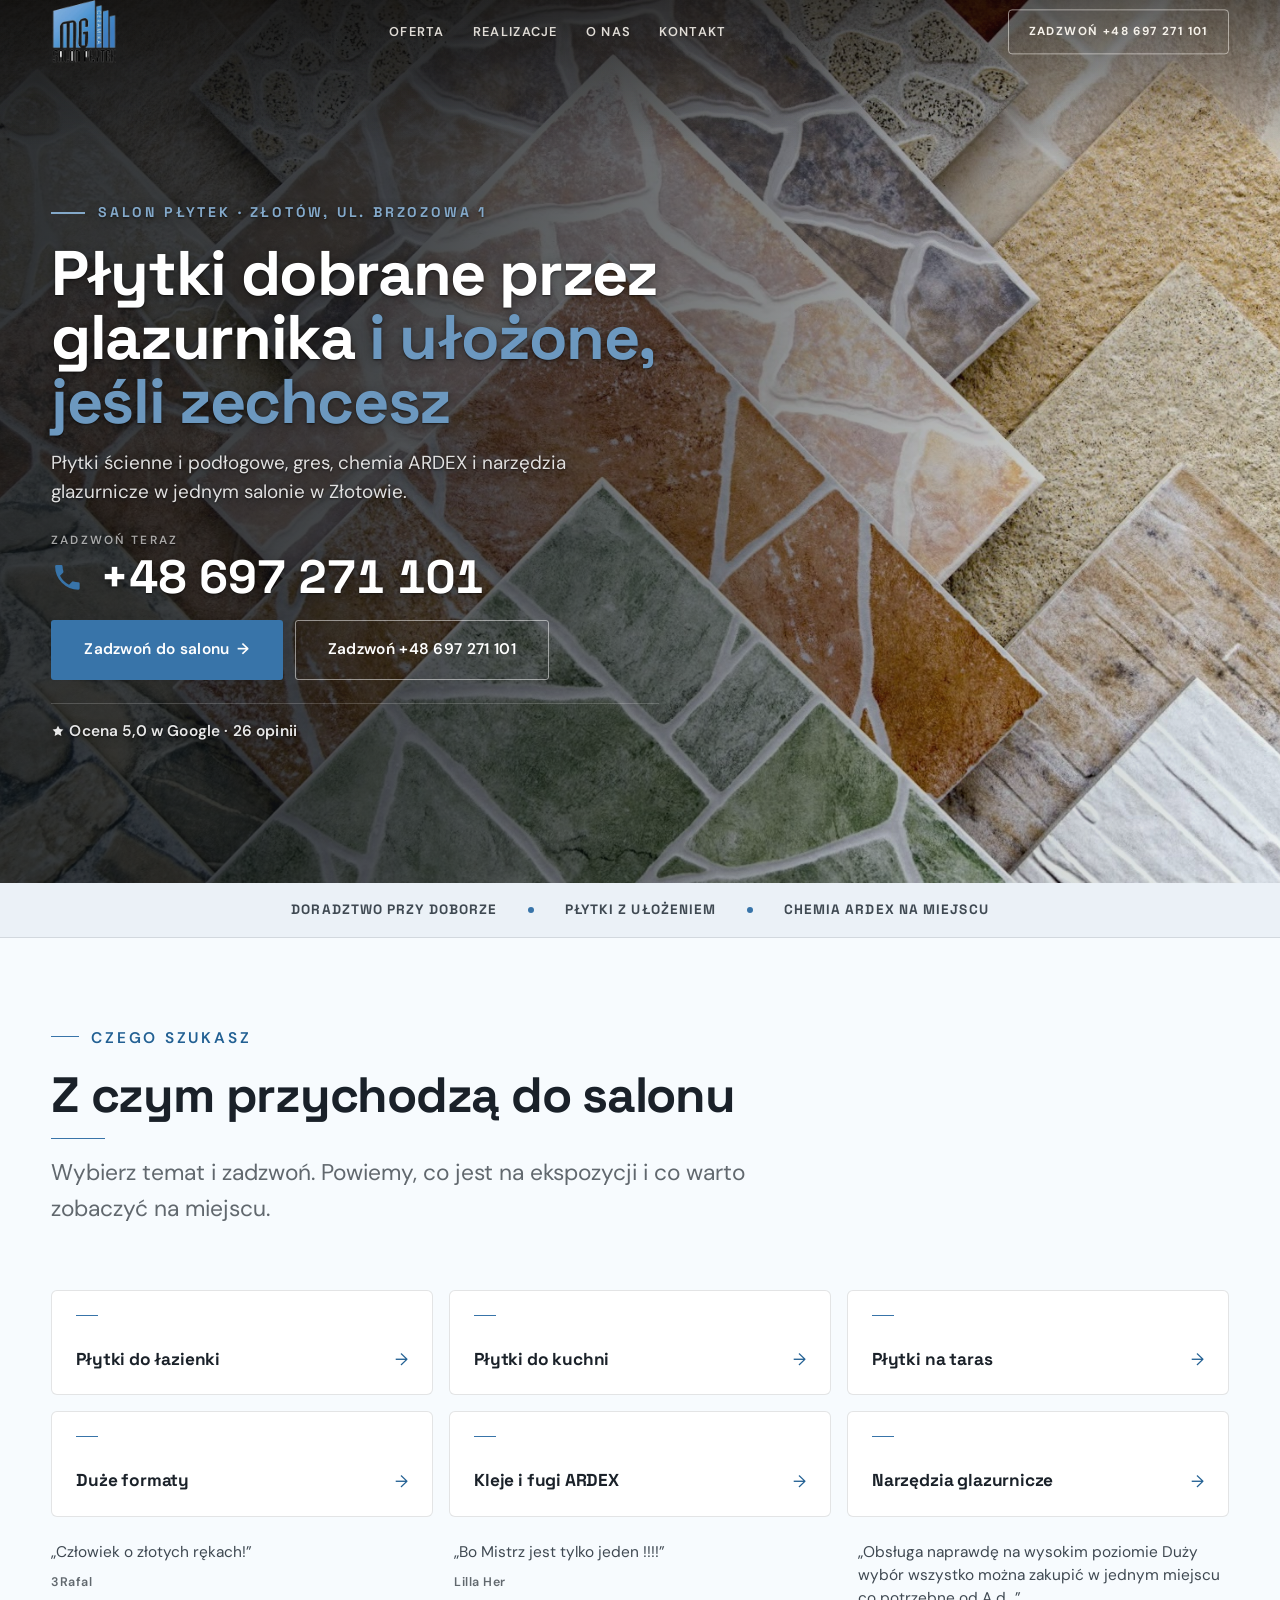
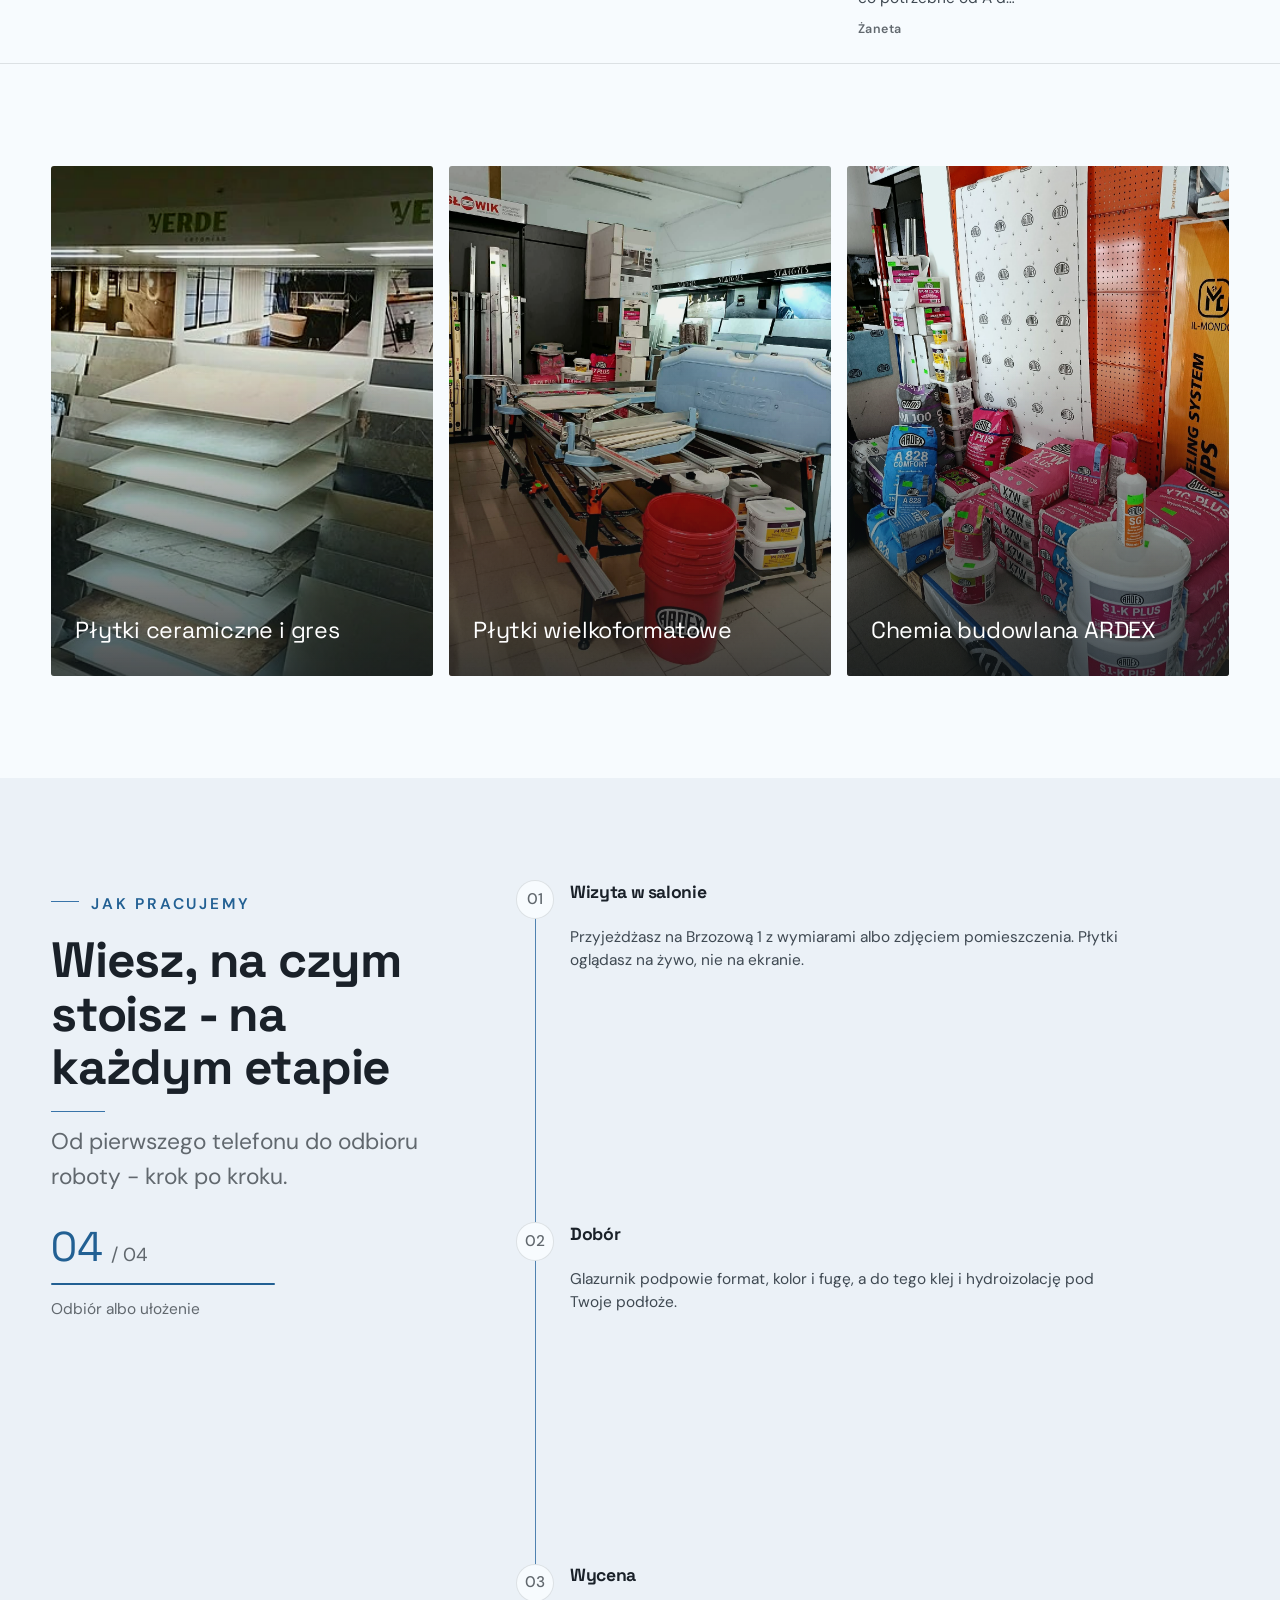
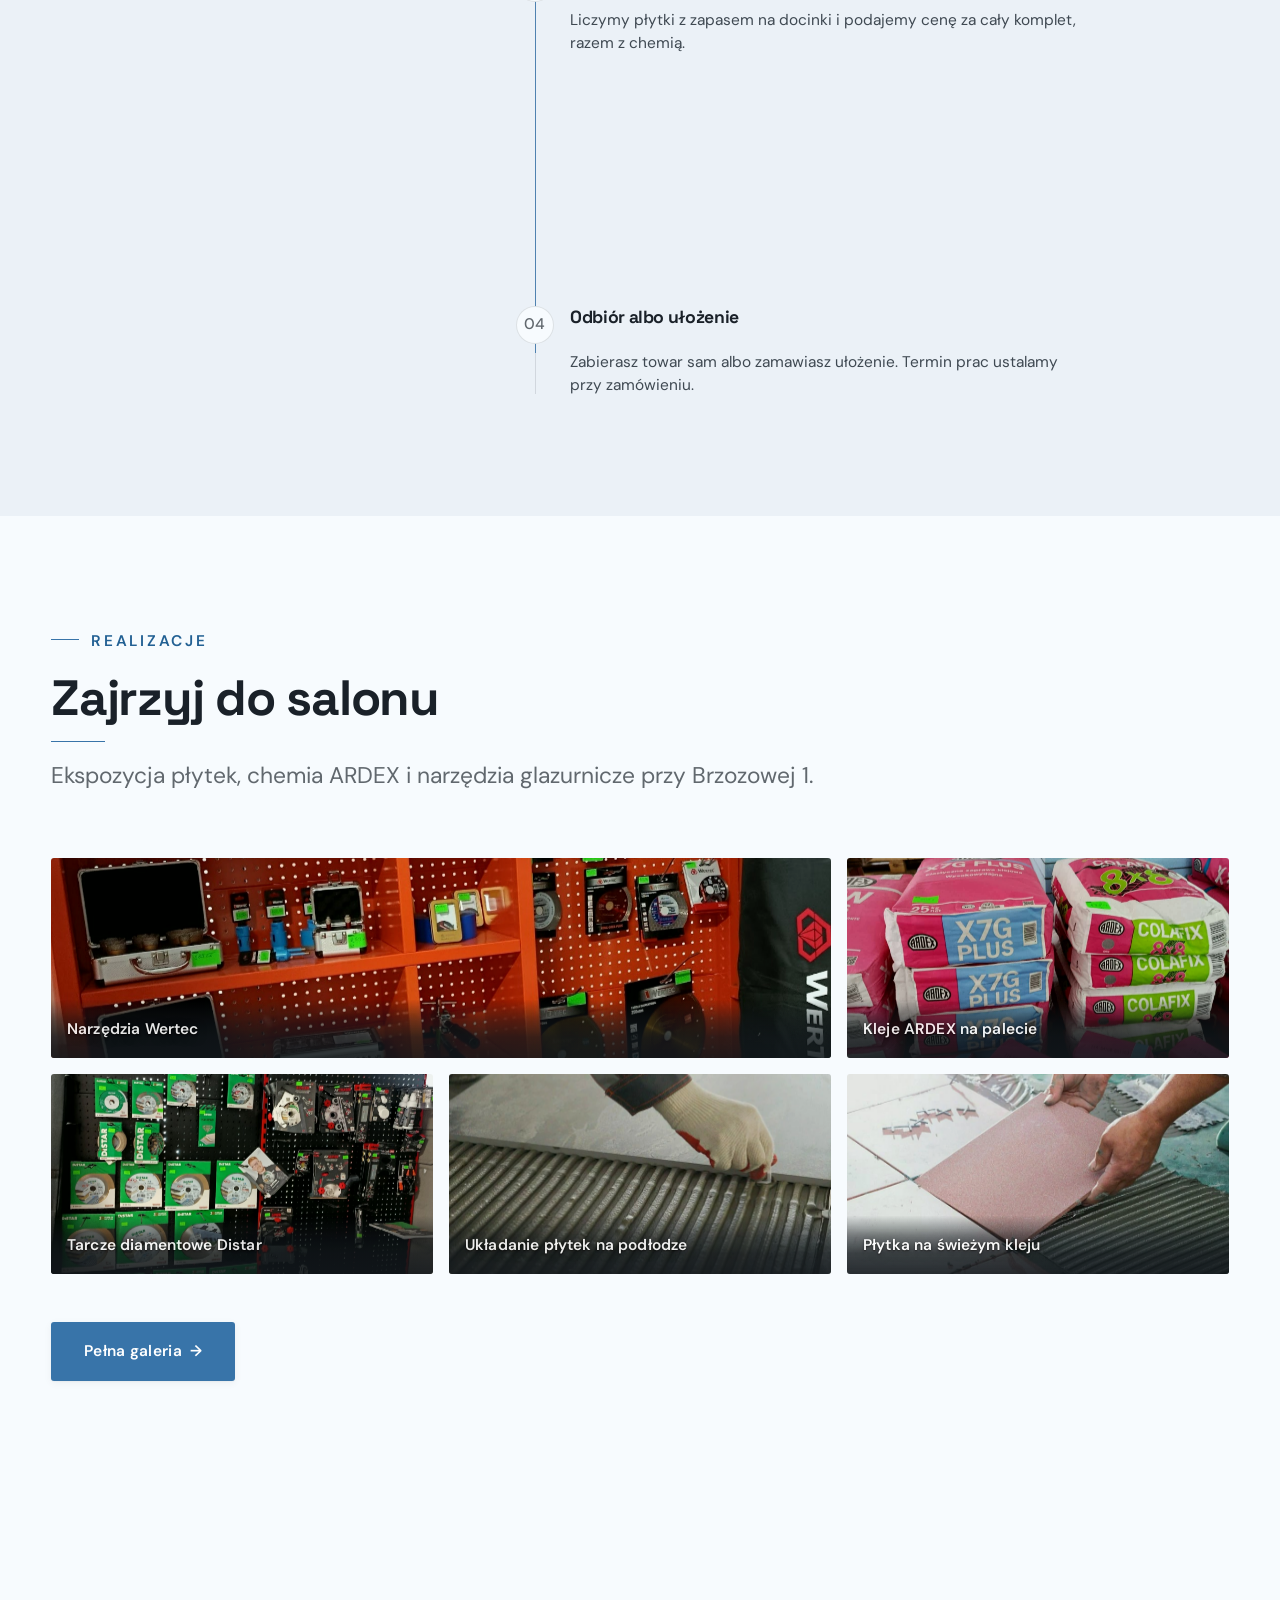
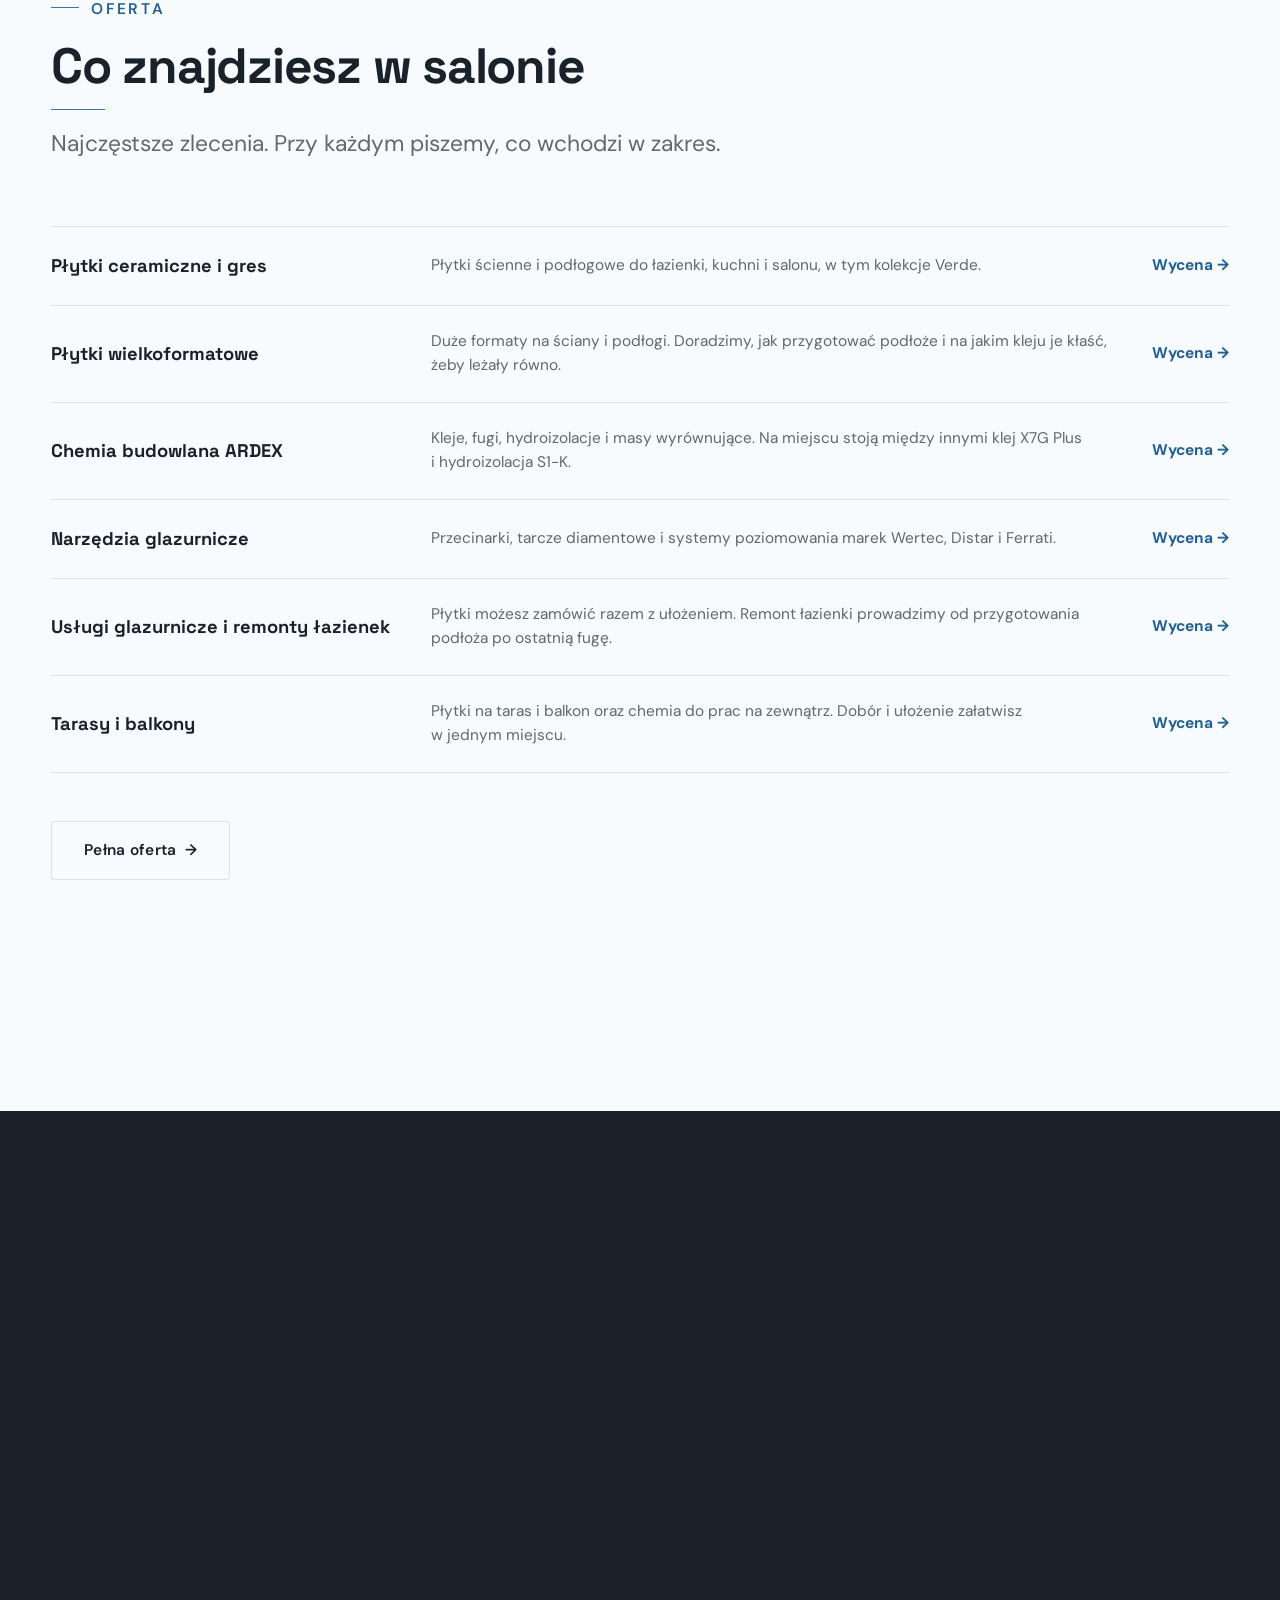
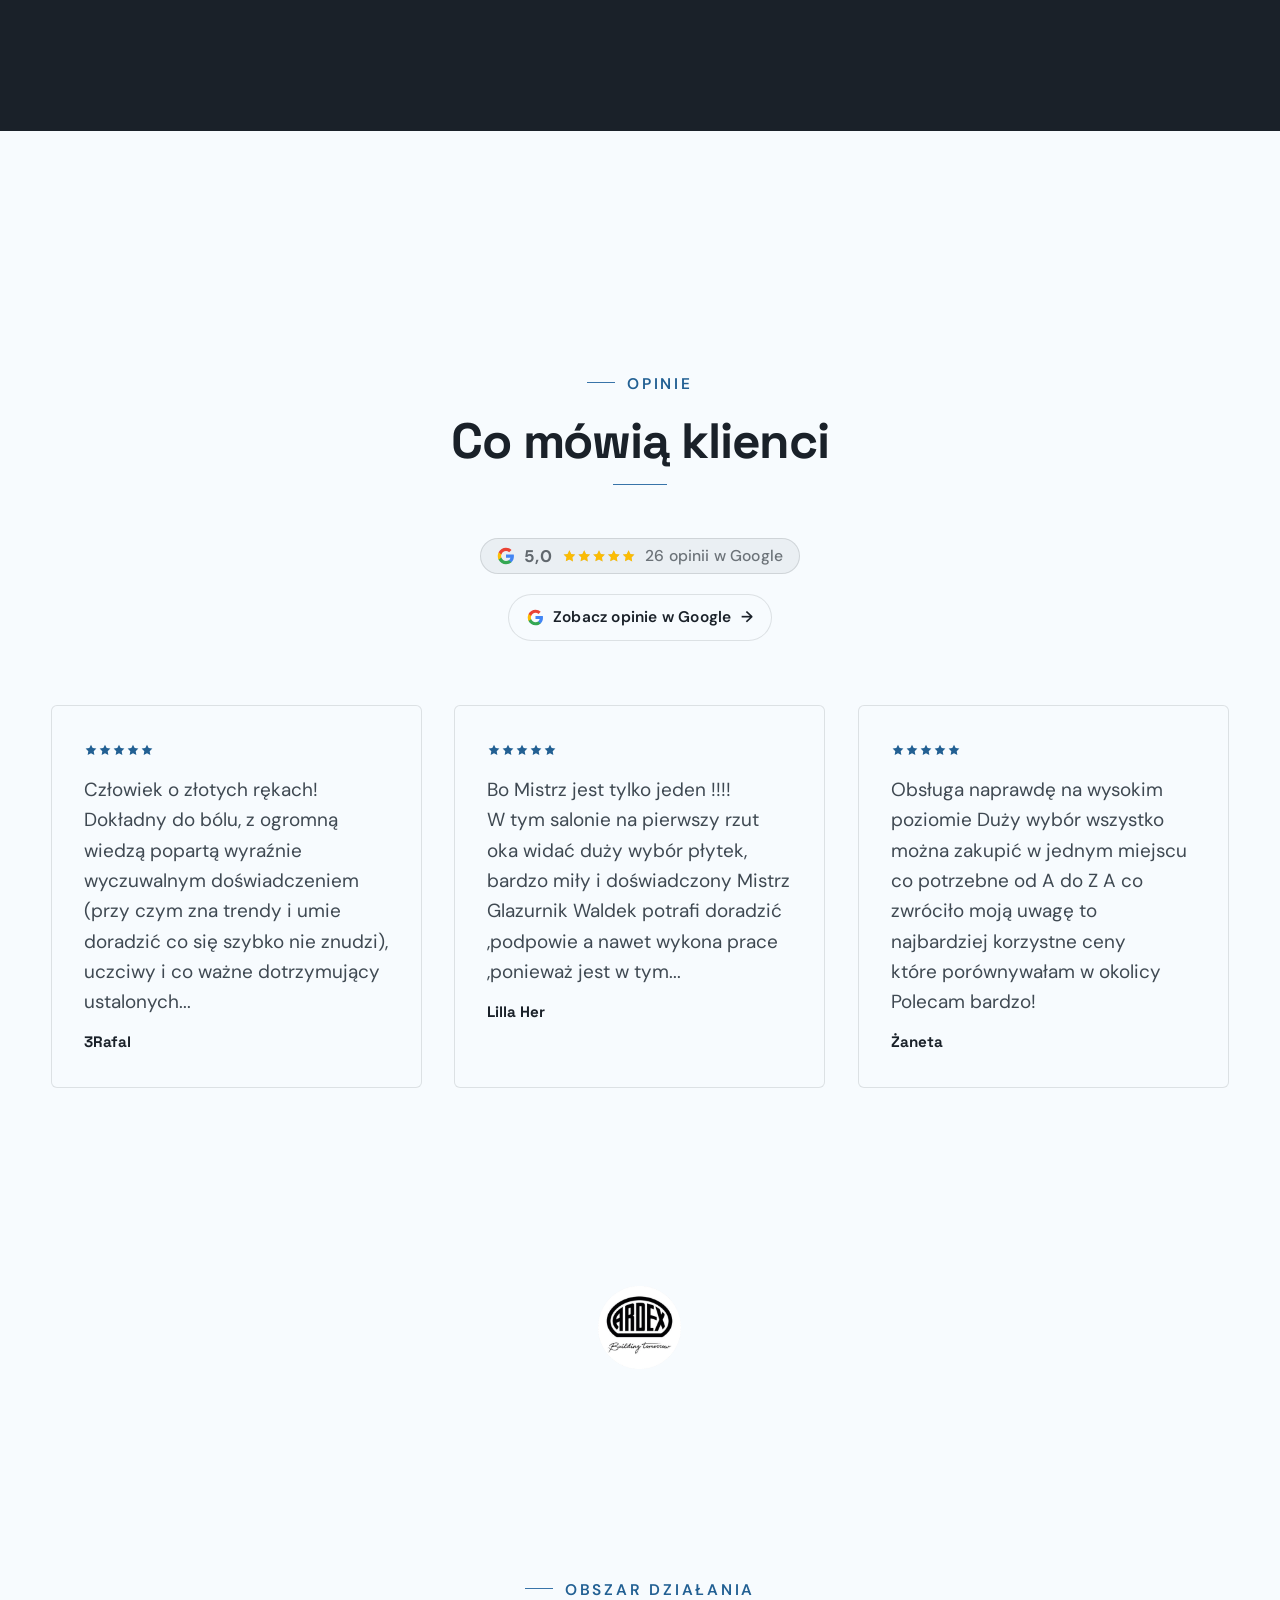
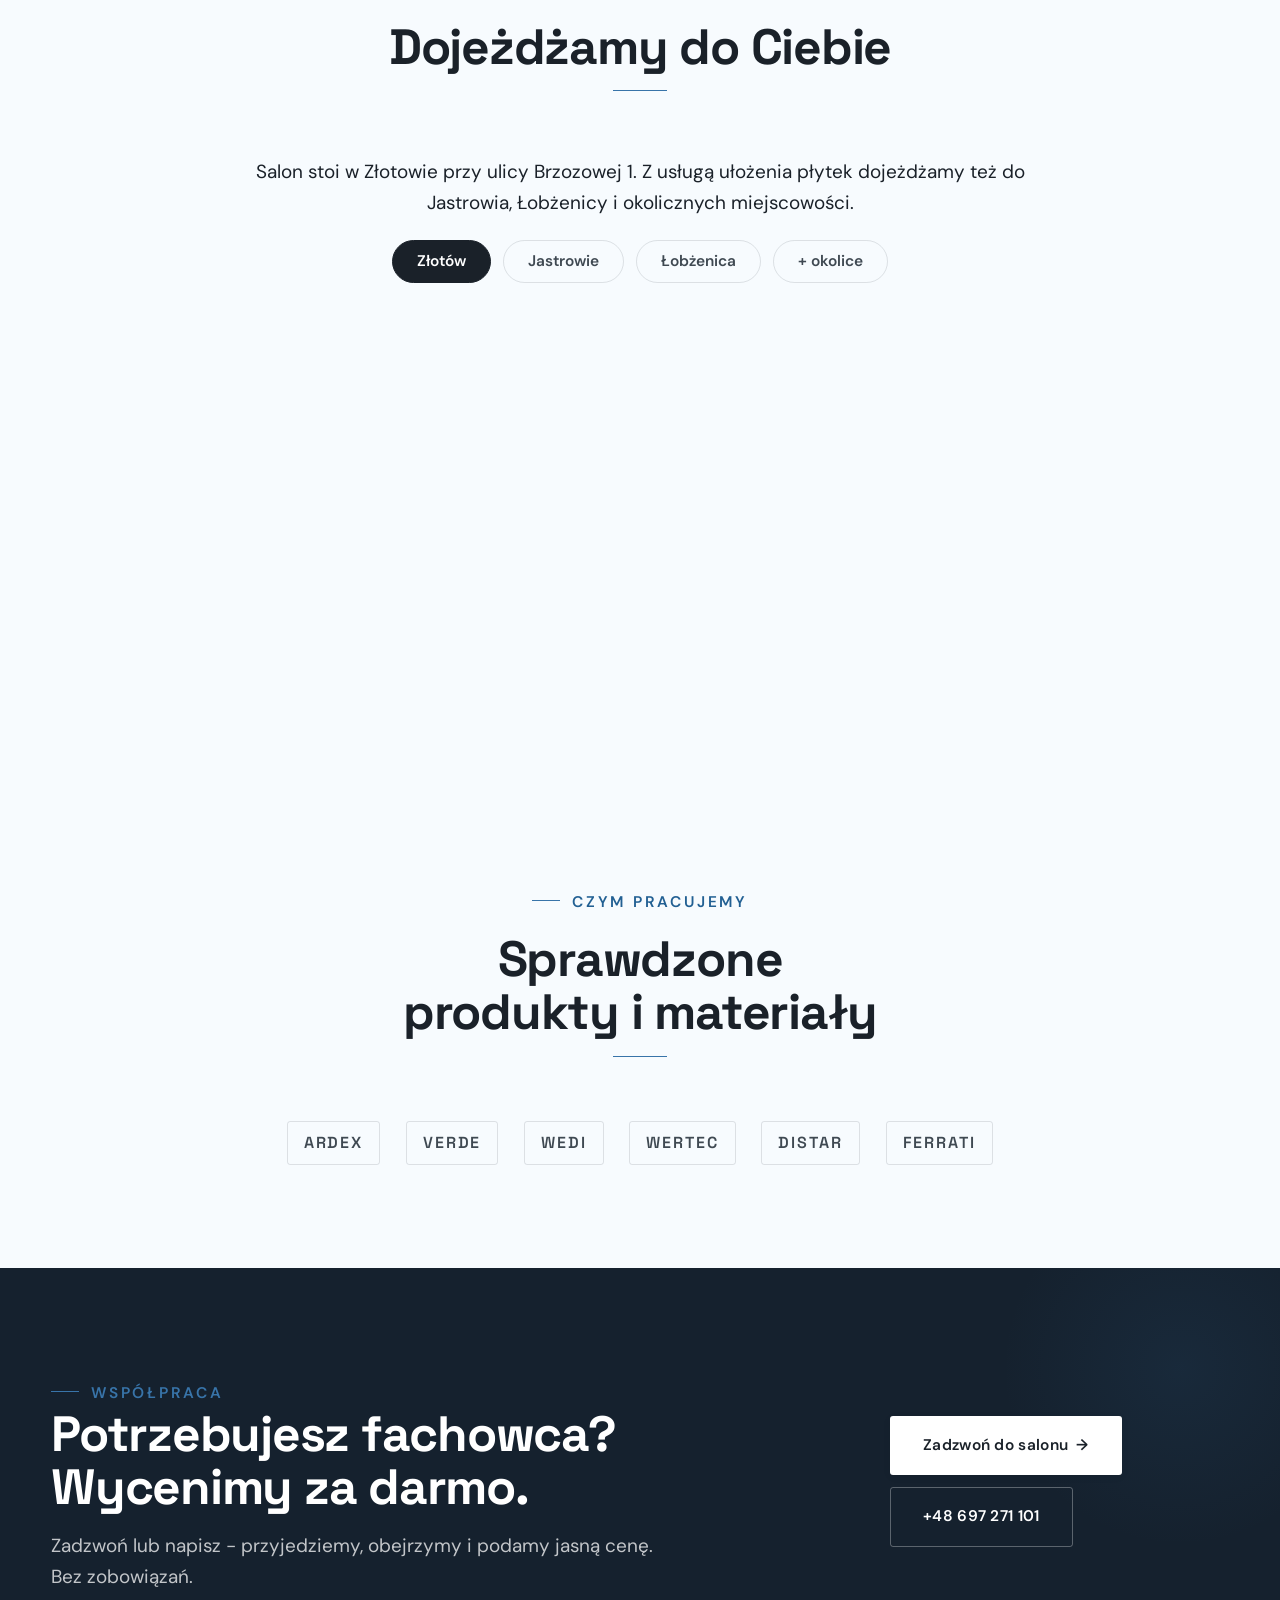
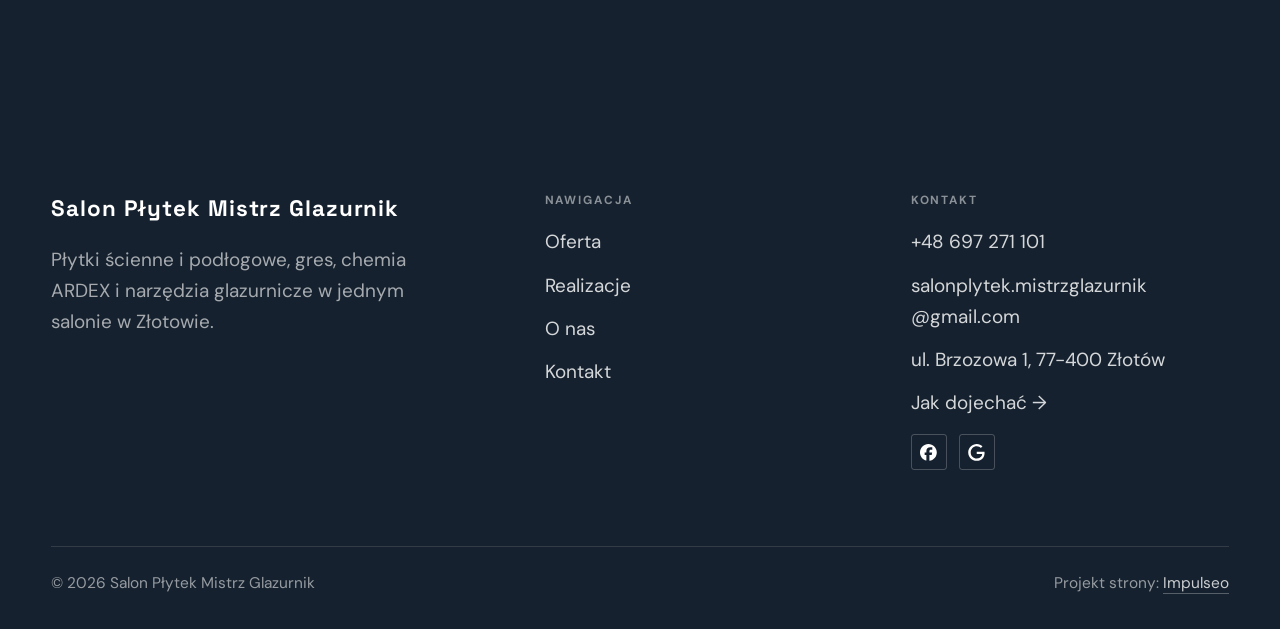
==== index.html @ 9944fc7b "Strona demo: salon-plytek-mistrz-glazurnik" ====
<!DOCTYPE html>
<html lang="pl">
<head>
<meta charset="UTF-8">
<meta name="viewport" content="width=device-width, initial-scale=1.0">
<title>Salon Płytek Mistrz Glazurnik - salon płytek i usługi glazurnicze · Złotów</title>
<meta name="description" content="Salon Płytek Mistrz Glazurnik - salon płytek ceramicznych w Złotowie, ul. Brzozowa 1. Płytki ścienne i podłogowe, gres, duże formaty, chemia budowlana ARDEX i narzędzia glazurnicze. Doradztwo glazurnika z 27-letnim stażem i płytki z ułożeniem na zamówienie.">
<link rel="canonical" href="https://kris20032.github.io/salon-plytek-mistrz-glazurnik/">
<meta name="robots" content="noindex, nofollow">
<meta property="og:type" content="website">
<meta property="og:locale" content="pl_PL">
<meta property="og:site_name" content="Salon Płytek Mistrz Glazurnik">
<meta property="og:title" content="Salon Płytek Mistrz Glazurnik - salon płytek i usługi glazurnicze · Złotów">
<meta property="og:description" content="Salon Płytek Mistrz Glazurnik - salon płytek ceramicznych w Złotowie, ul. Brzozowa 1. Płytki ścienne i podłogowe, gres, duże formaty, chemia budowlana ARDEX i narzędzia glazurnicze. Doradztwo glazurnika z 27-letnim stażem i płytki z ułożeniem na zamówienie.">
<meta property="og:url" content="https://kris20032.github.io/salon-plytek-mistrz-glazurnik/">
<meta property="og:image" content="https://kris20032.github.io/salon-plytek-mistrz-glazurnik/img/og.jpg">
<meta property="og:image:width" content="1200">
<meta property="og:image:height" content="630">
<meta name="twitter:card" content="summary_large_image">
<script type="application/ld+json">{"@context": "https://schema.org", "@type": "LocalBusiness", "name": "Salon Płytek Mistrz Glazurnik", "url": "https://kris20032.github.io/salon-plytek-mistrz-glazurnik/", "telephone": "+48697271101", "image": "https://kris20032.github.io/salon-plytek-mistrz-glazurnik/img/og.jpg", "areaServed": "Złotów", "sameAs": ["https://www.facebook.com/p/Salon-P%C5%82ytek-Mistrz-Glazurnik-61577037667647/", "https://maps.google.com/?cid=15818855128061786419&g_mp=Cidnb29nbGUubWFwcy5wbGFjZXMudjEuUGxhY2VzLlNlYXJjaFRleHQQAhgEIAA"]}</script>
<link rel="preconnect" href="https://fonts.googleapis.com">
<link rel="preconnect" href="https://fonts.gstatic.com" crossorigin>
<link href="https://fonts.googleapis.com/css2?family=Space+Grotesk:wght@500;600;700&family=DM+Sans:opsz,wght@9..40,400;9..40,500;9..40,600&display=swap" rel="stylesheet">
<link rel="stylesheet" href="assets/styles.css?v=3ebef200">
</head>
<body>

<header class="nav">
  <div class="wrap nav-inner">
    <a class="brand brand-has-logo" href="index.html"><img class="brand-logo" src="img/logo.png" alt="Salon Płytek Mistrz Glazurnik" width="638" height="624" decoding="async"></a>
    <nav class="nav-links">
      <a href="oferta.html">Oferta</a>
      <a href="realizacje.html">Realizacje</a>
      <a href="o-nas.html">O nas</a>
      <a href="kontakt.html">Kontakt</a>
      <a href="tel:+48697271101" class="btn btn-accent">Zadzwoń +48 697 271 101</a>
    </nav>
    <button class="nav-toggle" aria-label="Menu"><span></span><span></span><span></span></button>
  </div>
</header>

<main>
<section class="hero-fach">
  <img class="hf-photo" src="img/hero.jpg" fetchpriority="high" alt="Salon Płytek Mistrz Glazurnik" width="1562" height="1022">
  <div class="hf-panel">
    <div class="hf-inner">
      <span class="hf-kicker">Salon płytek · Złotów, ul. Brzozowa 1</span>
      <h1 class="hf-title">Płytki dobrane przez glazurnika <em>i ułożone, jeśli zechcesz</em></h1>
      <p class="hf-lead">Płytki ścienne i podłogowe, gres, chemia ARDEX i narzędzia glazurnicze w jednym salonie w Złotowie.</p>
      <a class="hf-phone" href="tel:+48697271101"><span class="hf-phone-lab">Zadzwoń teraz</span><span class="hf-phone-num"><svg class="ico-tel" width="16" height="16" viewBox="0 0 24 24" fill="none" aria-hidden="true"><path d="M6.6 10.8a15.5 15.5 0 0 0 6.6 6.6l2.2-2.2a1 1 0 0 1 1-.24 11.4 11.4 0 0 0 3.6.58 1 1 0 0 1 1 1V20a1 1 0 0 1-1 1A17 17 0 0 1 3 4a1 1 0 0 1 1-1h3.5a1 1 0 0 1 1 1c0 1.25.2 2.46.58 3.6a1 1 0 0 1-.25 1l-2.23 2.2Z" fill="currentColor"/></svg> +48 697 271 101</span></a>
      <div class="hf-actions">
        <a href="kontakt.html" class="btn btn-accent">Zadzwoń do salonu <span class="arr">→</span></a>
        <a href="tel:+48697271101" class="btn btn-ghost hf-ghost">Zadzwoń +48 697 271 101</a>
      </div>
      <div class="hf-trust"><svg class="ico-star" width="14" height="14" viewBox="0 0 24 24" style="vertical-align:-2px" aria-hidden="true"><path d="M12 2.8l2.85 5.8 6.4.93-4.63 4.5 1.1 6.37L12 17.4l-5.72 3 1.1-6.37-4.63-4.5 6.4-.93L12 2.8Z" fill="currentColor"/></svg> Ocena 5,0 w Google · 26 opinii</div>
    </div>
  </div>
</section>
<section class="fach-promise">
  <div class="wrap">
    <ul class="fp-row reveal"><li>Doradztwo przy doborze</li><li>Płytki z ułożeniem</li><li>Chemia ARDEX na miejscu</li></ul>
  </div>
</section>
<section class="objawy">
  <div class="wrap">
    <div class="head reveal">
      <span class="eyebrow">Czego szukasz</span>
      <h2>Z czym przychodzą do salonu</h2>
      <p>Wybierz temat i zadzwoń. Powiemy, co jest na ekspozycji i co warto zobaczyć na miejscu.</p>
    </div>
    <div class="obj-grid">
      <a class="obj-tile reveal" href="kontakt.html"><span class="ot-row"><span class="ot-name">Płytki do łazienki</span><span class="ot-arr" aria-hidden="true">→</span></span></a>
      <a class="obj-tile reveal" href="kontakt.html"><span class="ot-row"><span class="ot-name">Płytki do kuchni</span><span class="ot-arr" aria-hidden="true">→</span></span></a>
      <a class="obj-tile reveal" href="kontakt.html"><span class="ot-row"><span class="ot-name">Płytki na taras</span><span class="ot-arr" aria-hidden="true">→</span></span></a>
      <a class="obj-tile reveal" href="kontakt.html"><span class="ot-row"><span class="ot-name">Duże formaty</span><span class="ot-arr" aria-hidden="true">→</span></span></a>
      <a class="obj-tile reveal" href="kontakt.html"><span class="ot-row"><span class="ot-name">Kleje i fugi ARDEX</span><span class="ot-arr" aria-hidden="true">→</span></span></a>
      <a class="obj-tile reveal" href="kontakt.html"><span class="ot-row"><span class="ot-name">Narzędzia glazurnicze</span><span class="ot-arr" aria-hidden="true">→</span></span></a>
    </div>
  </div>
</section>
<section class="opinie-mini" aria-label="Opinie klientów">
  <div class="wrap">
    <div class="om-row">
      <div class="om-item reveal"><blockquote>„Człowiek o złotych rękach!”</blockquote><span class="om-autor">3Rafal</span></div>
      <div class="om-item reveal"><blockquote>„Bo Mistrz jest tylko jeden !!!!”</blockquote><span class="om-autor">Lilla Her</span></div>
      <div class="om-item reveal"><blockquote>„Obsługa naprawdę na wysokim poziomie Duży wybór wszystko można zakupić w jednym miejscu co potrzebne od A d…”</blockquote><span class="om-autor">Żaneta</span></div>
    </div>
  </div>
</section>
<section class="gateways-band">
  <div class="wrap">
    <div class="gateways">
      <a href="oferta.html" class="gateway reveal"><img src="img/g1.jpg" alt="Płytki ceramiczne i gres" loading="lazy" width="960" height="500" decoding="async"><span class="g-ttl">Płytki ceramiczne i gres</span></a>
      <a href="oferta.html" class="gateway reveal"><img src="img/g2.jpg" alt="Płytki wielkoformatowe" loading="lazy" width="1536" height="2048" decoding="async"><span class="g-ttl">Płytki wielkoformatowe</span></a>
      <a href="oferta.html" class="gateway reveal"><img src="img/g3.jpg" alt="Chemia budowlana ARDEX" loading="lazy" width="1600" height="2133" decoding="async"><span class="g-ttl">Chemia budowlana ARDEX</span></a>
    </div>
  </div>
</section>
<section class="proces proces-os fachowcy">
  <div class="wrap proc-grid">
    <div class="proc-side">
      <div class="head reveal">
        <span class="eyebrow">Jak pracujemy</span>
        <h2>Wiesz, na czym stoisz - na każdym etapie</h2>
        <p>Od pierwszego telefonu do odbioru roboty - krok po kroku.</p>
      </div>
      <div class="proc-count" aria-hidden="true"><span class="pc-cur">01</span><span class="pc-all">/ 04</span></div>
      <div class="proc-bar" aria-hidden="true"><i></i></div>
      <p class="proc-now" aria-hidden="true">Wizyta w salonie</p>
    </div>
    <ol class="proces-line">
      <li class="reveal"><span class="pno">01</span><h3>Wizyta w salonie</h3><p>Przyjeżdżasz na Brzozową 1 z wymiarami albo zdjęciem pomieszczenia. Płytki oglądasz na żywo, nie na ekranie.</p></li>
      <li class="reveal"><span class="pno">02</span><h3>Dobór</h3><p>Glazurnik podpowie format, kolor i fugę, a do tego klej i hydroizolację pod Twoje podłoże.</p></li>
      <li class="reveal"><span class="pno">03</span><h3>Wycena</h3><p>Liczymy płytki z zapasem na docinki i podajemy cenę za cały komplet, razem z chemią.</p></li>
      <li class="reveal"><span class="pno">04</span><h3>Odbiór albo ułożenie</h3><p>Zabierasz towar sam albo zamawiasz ułożenie. Termin prac ustalamy przy zamówieniu.</p></li>
    </ol>
  </div>
</section>
<section>
  <div class="wrap">
    <div class="head reveal">
      <span class="eyebrow">Realizacje</span>
      <h2>Zajrzyj do salonu</h2>
      <p>Ekspozycja płytek, chemia ARDEX i narzędzia glazurnicze przy Brzozowej 1.</p>
    </div>
    <div class="gallery">
      <div class="tile t-two3 reveal"><img src="img/g4.jpg" alt="Narzędzia Wertec" loading="lazy" width="1456" height="2010" decoding="async"><div class="cap">Narzędzia Wertec</div></div>
      <div class="tile t-third reveal"><img src="img/g5.jpg" alt="Kleje ARDEX na palecie" loading="lazy" width="1500" height="2000" decoding="async"><div class="cap">Kleje ARDEX na palecie</div></div>
      <div class="tile t-third reveal"><img src="img/g6.jpg" alt="Tarcze diamentowe Distar" loading="lazy" width="1456" height="2010" decoding="async"><div class="cap">Tarcze diamentowe Distar</div></div>
      <div class="tile t-third reveal"><img src="img/g7.jpg" alt="Układanie płytek na podłodze" loading="lazy" width="768" height="1038" decoding="async"><div class="cap">Układanie płytek na podłodze</div></div>
      <div class="tile t-third reveal"><img src="img/g8.jpg" alt="Płytka na świeżym kleju" loading="lazy" width="960" height="500" decoding="async"><div class="cap">Płytka na świeżym kleju</div></div>
    </div>
    <div style="margin-top:var(--space-7)" class="reveal"><a href="realizacje.html" class="btn btn-accent">Pełna galeria <span class="arr">→</span></a></div>
  </div>
</section>
<section class="fach-uslugi">
  <div class="wrap">
    <div class="head reveal">
      <span class="eyebrow">Oferta</span>
      <h2>Co znajdziesz w salonie</h2>
      <p>Najczęstsze zlecenia. Przy każdym piszemy, co wchodzi w zakres.</p>
    </div>
    <ul class="fu-list">
      <li class="fu-row reveal"><div class="fu-name">Płytki ceramiczne i gres</div><div class="fu-desc">Płytki ścienne i podłogowe do łazienki, kuchni i salonu, w tym kolekcje Verde.</div><a class="fu-cta" href="kontakt.html">Wycena <span class="arr">→</span></a></li>
      <li class="fu-row reveal"><div class="fu-name">Płytki wielkoformatowe</div><div class="fu-desc">Duże formaty na ściany i podłogi. Doradzimy, jak przygotować podłoże i na jakim kleju je kłaść, żeby leżały równo.</div><a class="fu-cta" href="kontakt.html">Wycena <span class="arr">→</span></a></li>
      <li class="fu-row reveal"><div class="fu-name">Chemia budowlana ARDEX</div><div class="fu-desc">Kleje, fugi, hydroizolacje i masy wyrównujące. Na miejscu stoją między innymi klej X7G Plus i hydroizolacja S1-K.</div><a class="fu-cta" href="kontakt.html">Wycena <span class="arr">→</span></a></li>
      <li class="fu-row reveal"><div class="fu-name">Narzędzia glazurnicze</div><div class="fu-desc">Przecinarki, tarcze diamentowe i systemy poziomowania marek Wertec, Distar i Ferrati.</div><a class="fu-cta" href="kontakt.html">Wycena <span class="arr">→</span></a></li>
      <li class="fu-row reveal"><div class="fu-name">Usługi glazurnicze i remonty łazienek</div><div class="fu-desc">Płytki możesz zamówić razem z ułożeniem. Remont łazienki prowadzimy od przygotowania podłoża po ostatnią fugę.</div><a class="fu-cta" href="kontakt.html">Wycena <span class="arr">→</span></a></li>
      <li class="fu-row reveal"><div class="fu-name">Tarasy i balkony</div><div class="fu-desc">Płytki na taras i balkon oraz chemia do prac na zewnątrz. Dobór i ułożenie załatwisz w jednym miejscu.</div><a class="fu-cta" href="kontakt.html">Wycena <span class="arr">→</span></a></li>
    </ul>
    <div style="margin-top:var(--space-7)" class="reveal"><a href="oferta.html" class="btn btn-ghost">Pełna oferta <span class="arr">→</span></a></div>
  </div>
</section>
<section class="stopklatka" aria-hidden="true">
  <div class="stk-bg" style="background-image:url(img/g9.jpg)"></div>
</section>
<section class="opinie">
  <div class="wrap">
    <div class="head center reveal">
      <span class="eyebrow">Opinie</span>
      <h2>Co mówią klienci</h2>
    </div>
    <p class="op-meta reveal"><span class="g-badge"><svg class="gb-ico" viewBox="0 0 24 24" width="18" height="18" aria-hidden="true"><path fill="#4285F4" d="M22.56 12.25c0-.78-.07-1.53-.2-2.25H12v4.26h5.92c-.26 1.37-1.04 2.53-2.21 3.31v2.77h3.57c2.08-1.92 3.28-4.74 3.28-8.09z"/><path fill="#34A853" d="M12 23c2.97 0 5.46-.98 7.28-2.66l-3.57-2.77c-.98.66-2.23 1.06-3.71 1.06-2.86 0-5.29-1.93-6.16-4.53H2.18v2.84C3.99 20.53 7.7 23 12 23z"/><path fill="#FBBC05" d="M5.84 14.09c-.22-.66-.35-1.36-.35-2.09s.13-1.43.35-2.09V7.07H2.18C1.43 8.55 1 10.22 1 12s.43 3.45 1.18 4.93l2.85-2.22.81-.62z"/><path fill="#EA4335" d="M12 5.38c1.62 0 3.06.56 4.21 1.64l3.15-3.15C17.45 2.09 14.97 1 12 1 7.7 1 3.99 3.47 2.18 7.07l3.66 2.84c.87-2.6 3.3-4.53 6.16-4.53z"/></svg><b class="gb-ocena">5,0</b><svg class="gb-stars" viewBox="0 0 90 18" width="74" height="14.8" aria-hidden="true"><g fill="currentColor" opacity=".26"><path transform="translate(0,0)" d="M9 1.6l2.2 4.46 4.92.72-3.56 3.47.84 4.9L9 12.74l-4.4 2.31.84-4.9L1.88 6.68l4.92-.72L9 1.6Z"/><path transform="translate(18,0)" d="M9 1.6l2.2 4.46 4.92.72-3.56 3.47.84 4.9L9 12.74l-4.4 2.31.84-4.9L1.88 6.68l4.92-.72L9 1.6Z"/><path transform="translate(36,0)" d="M9 1.6l2.2 4.46 4.92.72-3.56 3.47.84 4.9L9 12.74l-4.4 2.31.84-4.9L1.88 6.68l4.92-.72L9 1.6Z"/><path transform="translate(54,0)" d="M9 1.6l2.2 4.46 4.92.72-3.56 3.47.84 4.9L9 12.74l-4.4 2.31.84-4.9L1.88 6.68l4.92-.72L9 1.6Z"/><path transform="translate(72,0)" d="M9 1.6l2.2 4.46 4.92.72-3.56 3.47.84 4.9L9 12.74l-4.4 2.31.84-4.9L1.88 6.68l4.92-.72L9 1.6Z"/></g><clipPath id="gs1000"><rect x="0" y="0" width="90.0" height="18"/></clipPath><g fill="#FBBC04" clip-path="url(#gs1000)"><path transform="translate(0,0)" d="M9 1.6l2.2 4.46 4.92.72-3.56 3.47.84 4.9L9 12.74l-4.4 2.31.84-4.9L1.88 6.68l4.92-.72L9 1.6Z"/><path transform="translate(18,0)" d="M9 1.6l2.2 4.46 4.92.72-3.56 3.47.84 4.9L9 12.74l-4.4 2.31.84-4.9L1.88 6.68l4.92-.72L9 1.6Z"/><path transform="translate(36,0)" d="M9 1.6l2.2 4.46 4.92.72-3.56 3.47.84 4.9L9 12.74l-4.4 2.31.84-4.9L1.88 6.68l4.92-.72L9 1.6Z"/><path transform="translate(54,0)" d="M9 1.6l2.2 4.46 4.92.72-3.56 3.47.84 4.9L9 12.74l-4.4 2.31.84-4.9L1.88 6.68l4.92-.72L9 1.6Z"/><path transform="translate(72,0)" d="M9 1.6l2.2 4.46 4.92.72-3.56 3.47.84 4.9L9 12.74l-4.4 2.31.84-4.9L1.88 6.68l4.92-.72L9 1.6Z"/></g></svg><span class="gb-txt">26 opinii w Google</span></span></p>
    <p class="op-meta reveal"><a class="op-google" href="https://maps.google.com/?cid=15818855128061786419&amp;g_mp=Cidnb29nbGUubWFwcy5wbGFjZXMudjEuUGxhY2VzLlNlYXJjaFRleHQQAhgEIAA" target="_blank" rel="noopener"><svg class="op-g-ico" viewBox="0 0 24 24" width="17" height="17" aria-hidden="true"><path fill="#4285F4" d="M22.56 12.25c0-.78-.07-1.53-.2-2.25H12v4.26h5.92c-.26 1.37-1.04 2.53-2.21 3.31v2.77h3.57c2.08-1.92 3.28-4.74 3.28-8.09z"/><path fill="#34A853" d="M12 23c2.97 0 5.46-.98 7.28-2.66l-3.57-2.77c-.98.66-2.23 1.06-3.71 1.06-2.86 0-5.29-1.93-6.16-4.53H2.18v2.84C3.99 20.53 7.7 23 12 23z"/><path fill="#FBBC05" d="M5.84 14.09c-.22-.66-.35-1.36-.35-2.09s.13-1.43.35-2.09V7.07H2.18C1.43 8.55 1 10.22 1 12s.43 3.45 1.18 4.93l2.85-2.22.81-.62z"/><path fill="#EA4335" d="M12 5.38c1.62 0 3.06.56 4.21 1.64l3.15-3.15C17.45 2.09 14.97 1 12 1 7.7 1 3.99 3.47 2.18 7.07l3.66 2.84c.87-2.6 3.3-4.53 6.16-4.53z"/></svg><span>Zobacz opinie w Google</span><span class="arr">→</span></a></p>
    <div class="opinie-grid">
      <figure class="op-card reveal"><span class="op-star"><svg class="ico-star" width="14" height="14" viewBox="0 0 24 24" style="vertical-align:-2px" aria-hidden="true"><path d="M12 2.8l2.85 5.8 6.4.93-4.63 4.5 1.1 6.37L12 17.4l-5.72 3 1.1-6.37-4.63-4.5 6.4-.93L12 2.8Z" fill="currentColor"/></svg><svg class="ico-star" width="14" height="14" viewBox="0 0 24 24" style="vertical-align:-2px" aria-hidden="true"><path d="M12 2.8l2.85 5.8 6.4.93-4.63 4.5 1.1 6.37L12 17.4l-5.72 3 1.1-6.37-4.63-4.5 6.4-.93L12 2.8Z" fill="currentColor"/></svg><svg class="ico-star" width="14" height="14" viewBox="0 0 24 24" style="vertical-align:-2px" aria-hidden="true"><path d="M12 2.8l2.85 5.8 6.4.93-4.63 4.5 1.1 6.37L12 17.4l-5.72 3 1.1-6.37-4.63-4.5 6.4-.93L12 2.8Z" fill="currentColor"/></svg><svg class="ico-star" width="14" height="14" viewBox="0 0 24 24" style="vertical-align:-2px" aria-hidden="true"><path d="M12 2.8l2.85 5.8 6.4.93-4.63 4.5 1.1 6.37L12 17.4l-5.72 3 1.1-6.37-4.63-4.5 6.4-.93L12 2.8Z" fill="currentColor"/></svg><svg class="ico-star" width="14" height="14" viewBox="0 0 24 24" style="vertical-align:-2px" aria-hidden="true"><path d="M12 2.8l2.85 5.8 6.4.93-4.63 4.5 1.1 6.37L12 17.4l-5.72 3 1.1-6.37-4.63-4.5 6.4-.93L12 2.8Z" fill="currentColor"/></svg></span><blockquote>Człowiek o złotych rękach! Dokładny do bólu, z ogromną wiedzą popartą wyraźnie wyczuwalnym doświadczeniem (przy czym zna trendy i umie doradzić co się szybko nie znudzi), uczciwy i co ważne dotrzymujący ustalonych...</blockquote><span class="op-autor">3Rafal</span></figure>
      <figure class="op-card reveal"><span class="op-star"><svg class="ico-star" width="14" height="14" viewBox="0 0 24 24" style="vertical-align:-2px" aria-hidden="true"><path d="M12 2.8l2.85 5.8 6.4.93-4.63 4.5 1.1 6.37L12 17.4l-5.72 3 1.1-6.37-4.63-4.5 6.4-.93L12 2.8Z" fill="currentColor"/></svg><svg class="ico-star" width="14" height="14" viewBox="0 0 24 24" style="vertical-align:-2px" aria-hidden="true"><path d="M12 2.8l2.85 5.8 6.4.93-4.63 4.5 1.1 6.37L12 17.4l-5.72 3 1.1-6.37-4.63-4.5 6.4-.93L12 2.8Z" fill="currentColor"/></svg><svg class="ico-star" width="14" height="14" viewBox="0 0 24 24" style="vertical-align:-2px" aria-hidden="true"><path d="M12 2.8l2.85 5.8 6.4.93-4.63 4.5 1.1 6.37L12 17.4l-5.72 3 1.1-6.37-4.63-4.5 6.4-.93L12 2.8Z" fill="currentColor"/></svg><svg class="ico-star" width="14" height="14" viewBox="0 0 24 24" style="vertical-align:-2px" aria-hidden="true"><path d="M12 2.8l2.85 5.8 6.4.93-4.63 4.5 1.1 6.37L12 17.4l-5.72 3 1.1-6.37-4.63-4.5 6.4-.93L12 2.8Z" fill="currentColor"/></svg><svg class="ico-star" width="14" height="14" viewBox="0 0 24 24" style="vertical-align:-2px" aria-hidden="true"><path d="M12 2.8l2.85 5.8 6.4.93-4.63 4.5 1.1 6.37L12 17.4l-5.72 3 1.1-6.37-4.63-4.5 6.4-.93L12 2.8Z" fill="currentColor"/></svg></span><blockquote>Bo Mistrz jest tylko jeden !!!! W tym salonie na pierwszy rzut oka widać duży wybór płytek, bardzo miły i doświadczony Mistrz Glazurnik Waldek potrafi doradzić ,podpowie a nawet wykona prace ,ponieważ jest w tym...</blockquote><span class="op-autor">Lilla Her</span></figure>
      <figure class="op-card reveal"><span class="op-star"><svg class="ico-star" width="14" height="14" viewBox="0 0 24 24" style="vertical-align:-2px" aria-hidden="true"><path d="M12 2.8l2.85 5.8 6.4.93-4.63 4.5 1.1 6.37L12 17.4l-5.72 3 1.1-6.37-4.63-4.5 6.4-.93L12 2.8Z" fill="currentColor"/></svg><svg class="ico-star" width="14" height="14" viewBox="0 0 24 24" style="vertical-align:-2px" aria-hidden="true"><path d="M12 2.8l2.85 5.8 6.4.93-4.63 4.5 1.1 6.37L12 17.4l-5.72 3 1.1-6.37-4.63-4.5 6.4-.93L12 2.8Z" fill="currentColor"/></svg><svg class="ico-star" width="14" height="14" viewBox="0 0 24 24" style="vertical-align:-2px" aria-hidden="true"><path d="M12 2.8l2.85 5.8 6.4.93-4.63 4.5 1.1 6.37L12 17.4l-5.72 3 1.1-6.37-4.63-4.5 6.4-.93L12 2.8Z" fill="currentColor"/></svg><svg class="ico-star" width="14" height="14" viewBox="0 0 24 24" style="vertical-align:-2px" aria-hidden="true"><path d="M12 2.8l2.85 5.8 6.4.93-4.63 4.5 1.1 6.37L12 17.4l-5.72 3 1.1-6.37-4.63-4.5 6.4-.93L12 2.8Z" fill="currentColor"/></svg><svg class="ico-star" width="14" height="14" viewBox="0 0 24 24" style="vertical-align:-2px" aria-hidden="true"><path d="M12 2.8l2.85 5.8 6.4.93-4.63 4.5 1.1 6.37L12 17.4l-5.72 3 1.1-6.37-4.63-4.5 6.4-.93L12 2.8Z" fill="currentColor"/></svg></span><blockquote>Obsługa naprawdę na wysokim poziomie Duży wybór wszystko można zakupić w jednym miejscu co potrzebne od A do Z A co zwróciło moją uwagę to najbardziej korzystne ceny które porównywałam w okolicy Polecam bardzo!</blockquote><span class="op-autor">Żaneta</span></figure>
    </div>
  </div>
</section>
<section class="odznaki">
  <div class="wrap">
    <ul class="odz-row">
      <li class="odz reveal"><img src="img/odznaka-ardex.png" alt="ARDEX - chemia budowlana w ofercie salonu" loading="lazy" decoding="async" width="520" height="519"></li>
    </ul>
  </div>
</section>
<section class="obszar">
  <div class="wrap">
    <div class="head center reveal">
      <span class="eyebrow">Obszar działania</span>
      <h2>Dojeżdżamy do Ciebie</h2>
    </div>
    <p class="obszar-txt reveal" style="text-align:center;max-width:60ch;margin:0 auto 1.4rem">Salon stoi w Złotowie przy ulicy Brzozowej 1. Z usługą ułożenia płytek dojeżdżamy też do Jastrowia, Łobżenicy i okolicznych miejscowości.</p>
    <ul class="obszar-list reveal"><li class="is-home">Złotów</li><li>Jastrowie</li><li>Łobżenica</li><li>+ okolice</li></ul>
    <div class="obszar-mapa reveal" style="margin-top:var(--space-7)">
      <iframe title="Obszar działania - Złotów i okolice" src="https://maps.google.com/maps?q=53.3519284%2C17.0483766&amp;z=11&amp;output=embed" loading="lazy" referrerpolicy="no-referrer-when-downgrade" style="width:100%;height:clamp(280px,38vh,420px);border:0;display:block;border-radius:var(--r-md)"></iframe>
    </div>
  </div>
</section>
<section class="auto-marki">
  <div class="wrap">
    <div class="head center reveal">
      <span class="eyebrow">Czym pracujemy</span>
      <h2>Sprawdzone produkty i materiały</h2>
    </div>
    <ul class="marki-list reveal"><li>ARDEX</li><li>Verde</li><li>wedi</li><li>Wertec</li><li>Distar</li><li>Ferrati</li></ul>
  </div>
</section>
<section class="cta">
  <div class="wrap">
    <div class="reveal">
      <span class="eyebrow">Współpraca</span>
      <h2>Potrzebujesz fachowca? Wycenimy za darmo.</h2>
      <p>Zadzwoń lub napisz - przyjedziemy, obejrzymy i podamy jasną cenę. Bez zobowiązań.</p>
    </div>
    <div class="cta-actions reveal">
      <a href="kontakt.html" class="btn btn-light">Zadzwoń do salonu <span class="arr">→</span></a>
      <a href="tel:+48697271101" class="btn btn-ghost btn-ghost-cta">+48 697 271 101</a>
    </div>
  </div>
</section>
</main>

<footer>
  <div class="wrap">
    <div class="foot-grid">
      <div class="foot-brand">
        <div class="name">Salon Płytek Mistrz Glazurnik</div>
        <p>Płytki ścienne i podłogowe, gres, chemia ARDEX i narzędzia glazurnicze w jednym salonie w Złotowie.</p>
      </div>
      <div class="foot-col">
        <h4>Nawigacja</h4>
        <a href="oferta.html">Oferta</a>
        <a href="realizacje.html">Realizacje</a>
        <a href="o-nas.html">O nas</a>
        <a href="kontakt.html">Kontakt</a>
      </div>
      <div class="foot-col">
        <h4>Kontakt</h4>
        <a href="tel:+48697271101">+48 697 271 101</a>
        <a href="mailto:salonplytek.mistrzglazurnik@gmail.com">salonplytek.<wbr>mistrzglazurnik<wbr>@gmail.com</a>
        <p>ul. Brzozowa 1, 77-400 Złotów</p>
        <a href="https://maps.google.com/?cid=15818855128061786419&g_mp=Cidnb29nbGUubWFwcy5wbGFjZXMudjEuUGxhY2VzLlNlYXJjaFRleHQQAhgEIAA" target="_blank" rel="noopener">Jak dojechać →</a>
      <div class="foot-soc">
        <a class="soc" href="https://www.facebook.com/p/Salon-P%C5%82ytek-Mistrz-Glazurnik-61577037667647/" target="_blank" rel="noopener" aria-label="Facebook - Salon Płytek Mistrz Glazurnik"><svg viewBox="0 0 24 24" aria-hidden="true" focusable="false"><path d="M9.101 23.691v-7.98H6.627v-3.667h2.474v-1.58c0-4.085 1.848-5.978 5.858-5.978.401 0 .955.042 1.468.103a8.68 8.68 0 0 1 1.141.195v3.325a8.623 8.623 0 0 0-.653-.036 26.805 26.805 0 0 0-.733-.009c-.707 0-1.259.096-1.675.309a1.686 1.686 0 0 0-.679.622c-.258.42-.374.995-.374 1.752v1.297h3.919l-.386 2.103-.287 1.564h-3.246v8.245C19.396 23.238 24 18.179 24 12.044c0-6.627-5.373-12-12-12s-12 5.373-12 12c0 5.628 3.874 10.35 9.101 11.647Z" fill="currentColor"/></svg></a>
        <a class="soc" href="https://maps.google.com/?cid=15818855128061786419&g_mp=Cidnb29nbGUubWFwcy5wbGFjZXMudjEuUGxhY2VzLlNlYXJjaFRleHQQAhgEIAA" target="_blank" rel="noopener" aria-label="Google - Salon Płytek Mistrz Glazurnik"><svg viewBox="0 0 24 24" aria-hidden="true" focusable="false"><path d="M12.48 10.92v3.28h7.84c-.24 1.84-.853 3.187-1.787 4.133-1.147 1.147-2.933 2.4-6.053 2.4-4.827 0-8.6-3.893-8.6-8.72s3.773-8.72 8.6-8.72c2.6 0 4.507 1.027 5.907 2.347l2.307-2.307C18.747 1.44 16.133 0 12.48 0 5.867 0 .307 5.387.307 12s5.56 12 12.173 12c3.573 0 6.267-1.173 8.373-3.36 2.16-2.16 2.84-5.213 2.84-7.667 0-.76-.053-1.467-.173-2.053H12.48z" fill="currentColor"/></svg></a>
      </div>
      </div>
    </div>
    <div class="foot-bot">
      <span>© 2026 Salon Płytek Mistrz Glazurnik</span>
      <span>Projekt strony: <a class="foot-credit" href="https://impulseo.pl" target="_blank" rel="noopener">Impulseo</a></span>
    </div>
  </div>
</footer>
<div class="sticky-call"><a class="sc-call" href="tel:+48697271101"><svg class="ico-tel" width="16" height="16" viewBox="0 0 24 24" fill="none" aria-hidden="true"><path d="M6.6 10.8a15.5 15.5 0 0 0 6.6 6.6l2.2-2.2a1 1 0 0 1 1-.24 11.4 11.4 0 0 0 3.6.58 1 1 0 0 1 1 1V20a1 1 0 0 1-1 1A17 17 0 0 1 3 4a1 1 0 0 1 1-1h3.5a1 1 0 0 1 1 1c0 1.25.2 2.46.58 3.6a1 1 0 0 1-.25 1l-2.23 2.2Z" fill="currentColor"/></svg> Zadzwoń</a><a class="sc-quote" href="kontakt.html">Zadzwoń do salonu</a></div>
<div class="demo-wazne" data-do="2026-10-05" data-cykl="3" hidden><svg class="dw-ico" width="13" height="13" viewBox="0 0 24 24" fill="none" aria-hidden="true"><circle cx="12" cy="12" r="8.6" stroke="currentColor" stroke-width="1.8"/><path d="M12 7.2V12l3.3 2" stroke="currentColor" stroke-width="1.8" stroke-linecap="round"/></svg><span class="dw-txt"></span></div>

<script src="assets/main.js"></script>
</body>
</html>
---- assets/styles.css ----
/* ============================================================
   STOLBASZ — premium, architektoniczny B2B fit-out
   Jasna paleta, zero brązu. System wg premium-web-craft.
   Projekt strony: Impulseo (impulseo.pl)
   ============================================================ */

:root{
  /* PALETA — jasna, architektoniczna, chłodna */
  --paper:#F4F6F8;          /* główne tło */
  --paper-2:#E7EBEF;        /* sekcje alternatywne (chłodny jasny szary) */
  --paper-3:#E7EBEF;        /* delikatne wypełnienia */
  --ink:#15212E;            /* tekst główny — chłodny grafit */
  --ink-soft:#243443;       /* nagłówki drugorzędne */
  --muted:#6B7785;          /* tekst poboczny */
  --line:rgba(21,33,46,.12);/* hairline */
  --accent:#E8A317;         /* stonowany petrol-slate — jedyny akcent */
  --accent-d:#C9870C;
  --accent-soft:rgba(232,163,23,.10);
  --dark:#15212E;           /* sekcje ciemne (stopka/CTA) */

  /* HOVER ZDJĘĆ — JEDEN standard dla całego silnika (decyzja K. 04.08.2026, artefakt z wariantami).
     AKTUALNE (K.+Szymon 09.08.2026, wybór z artefaktu 6 wariantów): zoom 1.05 przy 1.4s -
     przy tak długim czasie mocniejszy kadr NIE skacze, tylko „oddycha". Poprzedni standard
     (1.02 / .55s z 04.08) odbierany jako dynamiczny i szybki.
     Spoczynek lekko przygaszony, ale TYLKO tam, gdzie jest mysz (@media hover:hover) —
     na telefonie zdjęcia zostają w pełnej jasności. */
  --img-zoom:1.05;                   /* K.+Szymon 09.08: wariant F z artefaktu porównawczego */
  --img-rest:brightness(.95) saturate(.99);
  --img-hot:brightness(1.06) saturate(1.05);
  --img-dur:1.4s;                    /* K.+Szymon 09.08 (wariant F): powoli = elegancko */
  --img-ease:cubic-bezier(.16,.84,.44,1);  /* miękki ogon, efekt „oddychania" */

  /* ODSTĘPY — skala 4/8 */
  --space-1:4px; --space-2:8px; --space-3:12px; --space-4:16px; --space-5:24px;
  --space-6:32px; --space-7:48px; --space-8:64px; --space-9:96px; --space-10:128px;

  /* TYPOGRAFIA — fluid clamp() (skala podbita 16.07.2026: większe, czytelniejsze litery — uwaga Adama) */
  --text-sm:clamp(.9rem,.87rem + .12vw,1rem);
  --text-base:clamp(1.08rem,1.04rem + .18vw,1.2rem);
  --text-lg:clamp(1.24rem,1.15rem + .34vw,1.44rem);
  --text-h3:clamp(1.34rem,1.22rem + .55vw,1.66rem);
  --text-h2:clamp(2.1rem,1.66rem + 2.1vw,3.1rem);
  --text-h1:clamp(2.9rem,2.1rem + 4vw,5.1rem);

  /* PROMIENIE — architektoniczne, raczej ostre */
  --r-sm:3px; --r-md:6px; --r-lg:10px;

  /* RUCH */
  --ease:cubic-bezier(.25,.46,.45,.94); --dur:.24s;

  /* CIENIE — miękkie, warstwowe */
  --sh-sm:0 1px 2px rgba(16,24,32,.04), 0 2px 8px rgba(16,24,32,.05);
  --sh-md:0 2px 6px rgba(16,24,32,.05), 0 12px 28px -8px rgba(16,24,32,.12);
  --sh-lg:0 6px 14px rgba(16,24,32,.07), 0 26px 56px -18px rgba(16,24,32,.22);

  --hairline:1px solid var(--line);

  --font-display:'Space Grotesk','Inter',sans-serif;
  --font-body:'DM Sans','Inter',sans-serif;
}

*{box-sizing:border-box;margin:0;padding:0}
html{scroll-behavior:smooth}
body{
  font-family:var(--font-body);
  font-size:var(--text-base);
  line-height:1.65;
  color:var(--ink);
  background:var(--paper);
  -webkit-font-smoothing:antialiased;
  text-rendering:optimizeLegibility;
}
img{max-width:100%;height:auto;display:block}  /* height:auto = width/height z atrybutów trzyma proporcje (TOP#12) */
a{color:inherit;text-decoration:none}

.wrap{width:min(92%,1180px);margin-inline:auto}
section{padding-block:clamp(52px,6.5vw,96px)}

h1,h2,h3{font-family:var(--font-display);font-weight:700;line-height:1.08;letter-spacing:-.02em;color:var(--ink)}
h1{font-size:var(--text-h1);letter-spacing:-.035em}
h2{font-size:var(--text-h2);letter-spacing:-.025em}
h3{font-size:var(--text-h3)}
/* MIARA — długość wiersza. WCAG 2.2 SC 1.4.8: max 80 znaków; Butterick: 45–90.
   68ch daje realnie 72–78 znaków polskiego tekstu, czyli z zapasem pod granicą.
   Wcześniej limit miał TYLKO <p> — <li>, <blockquote> i <dd> nie miały żadnego,
   i to jedyny powód, dla którego 23 bloki na dwóch oddanych stronach jadą po
   83–106 znaków w wierszu (pomiar 07.08.2026, bramka `miara`).
   ⚠️ Listy i definicje ograniczamy TYLKO bez klasy: `ul`/`ol` z klasą to u nas
   układ (siatki kafli, menu), a nie tekst ciągły — tam miarę wyznacza układ. */
/* 60ch, nie 68ch (K. 10.08): po zmianie fontów na węższe kroje (DM Sans i spółka)
   w 68ch mieściło się ~90 znaków - bramka pikselowa słusznie zgłaszała przekroczenie
   granicy 80. Pomiar na żywej przeglądarce: 60ch = 90 znaków, 53ch = ~78 znaków, czyli normę WCAG 1.4.8. */
:root{ --miara:53ch }
p{max-width:min(100%,var(--miara))}
blockquote,
ul:not([class])>li, ol:not([class])>li,
dl:not([class])>dd{max-width:min(100%,var(--miara))}

/* ⚠️ Świadomie BEZ wyjątku `.tile p,.card p,.svc p{max-width:none}`, choć nasuwa się sam:
   te akapity BYŁY już ograniczone (stare `p{max-width:65ch}`), więc „wyjątek" nie odblokowałby
   niczego nowego — tylko ROZLUŹNIŁ stan sprzed zmiany na wszystkich demach naraz.
   `figcaption` żadna z reguł wyżej nie dotyczy, więc też nie potrzebuje zwolnienia. */

/* ŁAMANIE. `balance` wyrównuje długości wierszy w nagłówku, `pretty` pilnuje ostatniego
   wiersza akapitu, żeby nie został w nim jeden wyraz. Obsługiwane od Chrome 117 /
   Safari 17.5; starsze przeglądarki po prostu ignorują tę własność.
   `text-wrap:pretty` nie występowało dotąd ANI RAZ w silniku ani w repo klientów. */
h1,h2,h3,.lead,.lede{text-wrap:balance}
p,li,blockquote,dd{text-wrap:pretty}

.eyebrow{
  font-family:var(--font-body);
  font-size:var(--text-sm);
  font-weight:600;
  letter-spacing:.18em;
  text-transform:uppercase;
  color:var(--accent);
  display:inline-flex;align-items:center;gap:var(--space-3);
}
/* flex:none + margin-top = kreska trzyma się PIERWSZEJ linii. Wcześniej align-items:center
   centrowało ją względem całego bloku i przy zawinięciu (długi kicker typu
   „…WNĘTRZ · LESZNO · OD 2019") druga linia lądowała z brzydkim wcięciem. */
.eyebrow{align-items:flex-start}
.eyebrow>*,.eyebrow{text-wrap:balance}   /* dlugi kicker lamal sie na sierote typu samo „2019" w drugiej linii */
.eyebrow::before{content:"";width:28px;height:1px;background:var(--accent);display:inline-block;flex:none;margin-top:.62em}

.muted{color:var(--muted)}
.lead{font-size:var(--text-lg);line-height:1.55;color:var(--ink-soft);max-width:50ch}

/* ---------- BUTTONS ---------- */
.btn{
  display:inline-flex;align-items:center;gap:var(--space-2);
  font-weight:600;font-size:var(--text-sm);letter-spacing:.02em;
  padding:var(--space-4) var(--space-6);
  border-radius:var(--r-sm);
  transition:transform var(--dur) var(--ease),box-shadow var(--dur) var(--ease),background var(--dur) var(--ease);
  cursor:pointer;border:1px solid transparent;
}
.btn-accent{background:var(--accent);color:#fff;box-shadow:var(--sh-sm)}
.btn-accent:hover{background:var(--accent-d);transform:translateY(-2px);box-shadow:var(--sh-md)}
.btn-accent:active{transform:translateY(0);box-shadow:var(--sh-sm)}
.btn-ghost{background:transparent;color:var(--ink);border-color:var(--line)}
.btn-ghost:hover{border-color:var(--accent);color:var(--accent);transform:translateY(-2px)}
.btn-light{background:#fff;color:var(--ink);box-shadow:var(--sh-sm)}
.btn-light:hover{transform:translateY(-2px);box-shadow:var(--sh-md)}
.btn .arr{transition:transform var(--dur) var(--ease)}
.btn:hover .arr{transform:translateX(4px)}

/* ---------- NAV ---------- */
.nav{
  position:sticky;top:0;z-index:50;
  background:color-mix(in srgb,var(--paper) 88%,transparent);
  backdrop-filter:saturate(140%) blur(10px);
  border-bottom:var(--hairline);
}
.nav-inner{display:flex;align-items:center;justify-content:space-between;gap:var(--space-5);height:72px}
/* ANTY-NACHODZENIE (K. 05.08.2026): długa nazwa firmy + przycisk z pełnym numerem nie mieściły się w pasku
   i flex ściskał linki PONIŻEJ ich treści - "Kontakt" wchodził na ramkę "Zadzwoń +48 ...". Teraz ustępuje
   nazwa marki (skrót wielokropkiem), a menu i przycisk nigdy się nie kurczą ani nie zachodzą na siebie. */
.brand{display:flex;flex-direction:column;line-height:1;min-width:0;flex:0 1 auto}
.brand .name{font-family:var(--font-display);font-weight:800;font-size:1.35rem;letter-spacing:.04em;white-space:nowrap;overflow:hidden;text-overflow:ellipsis}
.brand .sub{font-size:.62rem;letter-spacing:.34em;text-transform:uppercase;color:var(--muted);margin-top:5px;white-space:nowrap;overflow:hidden;text-overflow:ellipsis}
.nav-links{display:flex;align-items:center;gap:var(--space-6);flex:0 0 auto}
.nav-links a{font-size:var(--text-sm);font-weight:500;color:var(--ink-soft);position:relative;padding-block:4px;white-space:nowrap;transition:color var(--dur) var(--ease)}
.nav-links a::after{content:"";position:absolute;left:0;bottom:0;width:0;height:1.5px;background:var(--accent);transition:width var(--dur) var(--ease)}
.nav-links a:hover,.nav-links a.active{color:var(--ink)}
.nav-links a:hover::after,.nav-links a.active::after{width:100%}
.nav-links .btn{padding:var(--space-2) var(--space-5)}
/* przyciski w nav: właściwy kolor (przebij .nav-links a) + bez podkreślenia */
.nav-links a.btn-accent{color:#fff}
.nav-links a.btn-ghost,.nav-links a.btn-light{color:var(--ink)}
/* CTA w pasku: NIE podkreślenie spod linków menu, ale ten sam przelatujący błysk,
   co na wszystkich innych przyciskach (zgłoszenie K. 13.08.2026 - „na hero jest efekt
   światła przechodzącego przez przycisk, na navbarze go nie ma, a mają być identyczne").
   Reguła `.nav-links a::after` jest silniejsza od `.btn::after`, więc trzeba jej
   geometrię wyzerować i wpisać połysk z nazwy - samo `display:none` gasiło efekt. */
.nav-links a.btn::after{
  display:block;content:"";position:absolute;inset:0;z-index:-1;pointer-events:none;
  width:auto;height:auto;border-radius:inherit;   /* kasuje geometrię podkreślenia (width:0;height:1.5px) */
  background:linear-gradient(100deg,transparent 32%,rgba(255,255,255,.20) 50%,transparent 68%);
  translate:-120% 0}
@media (prefers-reduced-motion:no-preference){
  .nav-links a.btn:hover::after{translate:120% 0;transition:translate .75s var(--mt-ease,cubic-bezier(.16,.84,.44,1))}
}
.nav-toggle{display:none;background:none;border:none;cursor:pointer;flex-direction:column;gap:5px;padding:8px}
.nav-toggle span{width:24px;height:2px;background:var(--ink);transition:var(--dur)}
/* Ciasny zakres MIĘDZY menu mobilnym a pełnym pulpitem: zbijamy odstępy i nazwę marki,
   żeby wszystko zmieściło się naturalnie, zanim w ogóle dojdzie do skracania wielokropkiem. */
@media(max-width:1280px) and (min-width:921px){
  .nav-links{gap:var(--space-4)}
  .nav-links .btn{padding:var(--space-2) var(--space-4)}
  .brand .name{font-size:1.15rem}
}

/* ---------- HERO (split) ---------- */
.hero{position:relative;overflow:hidden;border-bottom:var(--hairline)}
.hero-grid{display:grid;grid-template-columns:1.05fr .95fr;gap:clamp(24px,4vw,60px);align-items:center;
  padding-block:clamp(36px,4.5vw,64px)}
.hero-copy .eyebrow{margin-bottom:var(--space-5)}
.hero-copy h1{margin-bottom:var(--space-5)}
.hero-copy .lead{margin-bottom:var(--space-7)}
.hero-actions{display:flex;flex-wrap:wrap;gap:var(--space-4)}
.hero-art{position:relative;aspect-ratio:4/3;border-radius:var(--r-lg);overflow:hidden;box-shadow:var(--sh-lg)}
.hero-art img{width:100%;height:100%;object-fit:cover}
.hero-art::after{content:"";position:absolute;inset:0;background:linear-gradient(180deg,transparent 55%,rgba(18,24,28,.28))}
.hero-badge{position:absolute;left:var(--space-5);bottom:var(--space-5);z-index:2;
  background:rgba(252,252,251,.94);backdrop-filter:blur(4px);
  border-radius:var(--r-md);padding:var(--space-4) var(--space-5);box-shadow:var(--sh-md);max-width:78%}
.hero-badge strong{display:block;font-family:var(--font-display);font-size:1rem;letter-spacing:-.01em}
.hero-badge span{font-size:var(--text-sm);color:var(--muted)}

/* ---------- HERO duży / kinowy (strona główna) ---------- */
.hero-cine{position:relative;min-height:clamp(560px,82vh,840px);min-height:clamp(560px,82svh,840px);display:flex;align-items:center;overflow:hidden;border-bottom:var(--hairline)}
.hero-cine>img{position:absolute;inset:0;width:100%;height:100%;object-fit:cover;z-index:0}
.hero-cine::after{content:"";position:absolute;inset:0;z-index:1;
  background:linear-gradient(95deg,rgba(13,18,23,.86) 0%,rgba(13,18,23,.64) 32%,rgba(13,18,23,.24) 62%,rgba(13,18,23,.04) 100%)}
.hero-cine .wrap{position:relative;z-index:2;padding-block:var(--space-8)}
.hero-cine .hero-copy{max-width:660px}
.hero-cine .eyebrow{color:#fff;margin-bottom:var(--space-5)}
.hero-cine .eyebrow::before{background:#fff}
.hero-cine h1{color:#fff;margin-bottom:var(--space-5);font-size:clamp(2.9rem,2rem + 4.4vw,5.2rem);text-wrap:balance}
.hero-cine .lead{color:rgba(255,255,255,.92);max-width:48ch;margin-bottom:var(--space-7)}
.hero-cine .hero-actions{display:flex;flex-wrap:wrap;gap:var(--space-4)}
/* NISKIE OKNO (laptop z dokiem i paskami przeglądarki ma ~700-780 px wysokości widoku):
   H1 do 5.2rem + długi lead nie mieściły się i przyciski wypadały POD krawędź ekranu -
   klient widział stronę bez ani jednego CTA. Skalujemy w dół, zamiast przycinać treść. */
@media(min-width:821px) and (max-height:820px){
  .hero-cine{min-height:clamp(520px,94svh,780px)}
  .hero-cine .wrap{padding-block:var(--space-6)}
  .hero-cine h1{font-size:clamp(2.2rem,1.5rem + 2.6vw,3.6rem);margin-bottom:var(--space-4)}
  .hero-cine .eyebrow{margin-bottom:var(--space-4)}
  .hero-cine .lead{margin-bottom:var(--space-5);max-width:44ch}
}
@media(max-width:680px){
  .hero-cine{min-height:clamp(520px,76vh,640px);min-height:clamp(520px,76svh,640px);align-items:flex-end}
  .hero-cine::after{background:linear-gradient(0deg,rgba(13,18,23,.9) 6%,rgba(13,18,23,.45) 55%,rgba(13,18,23,.25) 100%)}
  .hero-cine .wrap{padding-bottom:var(--space-9)}
  /* TELEFON (~90% oglądających): lead potrafił zająć 8 linii i zepchnąć CTA poza pierwszy ekran.
     Zwężamy interlinię i skalę - treści nie ucinamy, bo to ona sprzedaje. */
  .hero-cine .lead{font-size:.98rem;line-height:1.5;margin-bottom:var(--space-5)}
  .hero-cine .eyebrow{font-size:.72rem;letter-spacing:.13em;margin-bottom:var(--space-4)}
  .hero-cine .eyebrow::before{width:20px}
  .hero-cine h1{margin-bottom:var(--space-4)}
}

/* full-bleed hero variant (podstrony) */
.pagehead{position:relative;min-height:46vh;min-height:46svh;display:flex;align-items:flex-end;overflow:hidden;border-bottom:var(--hairline)}
.pagehead img{position:absolute;inset:0;width:100%;height:100%;object-fit:cover}
/* 10.08.2026 (decyzja K.): mocniejsze przyciemnienie + cień pod tekstem. Bramka mierzyła na
   nagłówkach podstron 3,38-3,43:1 przy wymaganych 4,5 — jasne zdjęcie (hala, śnieg, niebo)
   podchodziło pod biały tekst. Zdjęcia klientów są różne, więc kontrast musi dawać WARSTWA,
   a nie szczęśliwy dobór kadru. */
.pagehead::after{content:"";position:absolute;inset:0;background:linear-gradient(180deg,rgba(18,24,28,.40),rgba(18,24,28,.76))}
.pagehead .wrap{position:relative;z-index:2;padding-block:var(--space-9);color:#fff}
.pagehead h1{color:#fff;max-width:18ch;text-shadow:0 2px 16px rgba(0,0,0,.55)}
.pagehead .eyebrow{color:#fff}
.pagehead .eyebrow::before{background:#fff}
.pagehead p{color:rgba(255,255,255,.92);margin-top:var(--space-4);max-width:54ch;text-shadow:0 1px 12px rgba(0,0,0,.5)}

/* ---------- STRIP (pasek skrótów / liczby) ---------- */
.strip{background:var(--dark);color:#fff}
/* PASEK HASEŁ — standard 04.08.2026 (decyzja K.): 5 haseł w JEDNYM rzędzie, tekst WYŚRODKOWANY,
   węższe marginesy boczne niż reszta strony (pasek ma iść szerzej), równe wysokości kolumn. */
.strip .wrap{width:min(96%,1440px);display:grid;grid-template-columns:repeat(5,1fr);
  gap:var(--space-5);padding-block:var(--space-7);align-items:stretch}
.strip .item .k{font-family:var(--font-display);font-size:clamp(1.05rem,.82rem + .85vw,1.55rem);
  font-weight:800;letter-spacing:-.02em;color:#fff;line-height:1.18;text-wrap:balance}
.strip .item .v{font-size:var(--text-sm);color:rgba(255,255,255,.66);margin-top:var(--space-2);line-height:1.4}
.strip .item{border-left:2px solid var(--accent);padding-inline:var(--space-4);
  text-align:center;display:flex;flex-direction:column;justify-content:center}
/* liczba kolumn = liczba haseł, żeby ostatnie nie zostawało samo w drugim rzędzie.
   Klasę n-N nadaje multipage.py; domyślnie (bez klasy) pasek jest 5-kolumnowy. */
.strip.n-2 .wrap{grid-template-columns:repeat(2,1fr)}
.strip.n-3 .wrap{grid-template-columns:repeat(3,1fr)}
.strip.n-4 .wrap{grid-template-columns:repeat(4,1fr);gap:var(--space-6)}
.strip.n-4 .item .k{font-size:clamp(1.3rem,1rem + 1.1vw,2rem)}
.strip.n-6 .wrap{grid-template-columns:repeat(6,1fr);gap:var(--space-4)}
.strip.n-6 .item .k{font-size:clamp(.98rem,.8rem + .7vw,1.35rem)}
/* równe łamanie: zamiast "długa linia + jedno słowo" obie linie zbliżonej długości */
.strip .item .k{text-wrap:balance}

/* ---------- SECTION HEAD ---------- */
.head{max-width:48rem;margin-bottom:var(--space-8)}
.head.center{margin-inline:auto;text-align:center}
.head .eyebrow{margin-bottom:var(--space-4)}
.head h2{margin-bottom:var(--space-4)}
.head p{color:var(--muted);font-size:var(--text-lg);line-height:1.55}
.head.center p{margin-inline:auto}

/* ---------- INTRO SPLIT ---------- */
.split{display:grid;grid-template-columns:.92fr 1.08fr;gap:clamp(28px,5vw,80px);align-items:center}
.split.rev{grid-template-columns:1.08fr .92fr}
.split.rev .split-art{order:-1}
.split-art{position:relative;aspect-ratio:5/4;border-radius:var(--r-lg);overflow:hidden;box-shadow:var(--sh-lg)}
.split-art img{width:100%;height:100%;object-fit:cover}
.split-copy h2{margin-bottom:var(--space-5)}
.split-copy p+p{margin-top:var(--space-4)}
.split-copy .btn{margin-top:var(--space-6)}

/* ---------- SERVICES (zakres) ---------- */
.svc-grid{display:grid;grid-template-columns:repeat(auto-fit,minmax(280px,1fr));gap:var(--space-5)}
.svc{background:#fff;border:var(--hairline);border-radius:var(--r-md);padding:var(--space-7) var(--space-6);
  transition:transform var(--dur) var(--ease),box-shadow var(--dur) var(--ease),border-color var(--dur) var(--ease);
  position:relative;overflow:hidden}
.svc::before{content:"";position:absolute;left:0;top:0;width:3px;height:0;background:var(--accent);transition:height var(--dur) var(--ease)}
.svc:hover{transform:translateY(-4px);box-shadow:var(--sh-md);border-color:transparent}
.svc:hover::before{height:100%}
.svc .ic{font-family:var(--font-display);font-size:.8rem;font-weight:700;letter-spacing:.12em;color:var(--accent);margin-bottom:var(--space-4)}
.svc h3{margin-bottom:var(--space-3);font-size:1.22rem}
.svc p{color:var(--muted);font-size:var(--text-base);line-height:1.6}

/* big detailed service rows */
.svc-row{display:grid;grid-template-columns:.8fr 1.2fr;gap:clamp(20px,4vw,60px);align-items:center;padding-block:var(--space-8)}
.svc-row+.svc-row{border-top:var(--hairline)}
.svc-row.rev{grid-template-columns:1.2fr .8fr}
/* Naprzemienny układ wierszy oferty: co drugi wiersz ma zdjęcie po PRAWEJ.
   Było `order:-1` — martwy kod, bo zdjęcie i tak jest pierwszym dzieckiem w HTML,
   więc wszystkie wiersze wyglądały identycznie (zdjęcie zawsze z lewej), a `rev`
   zmieniało tylko szerokość kolumn. Znalezione 29.07.2026 przy różnicowaniu kierunków
   animacji (pomiar pozycji: art.mid 390/502 przy row.mid 756 — zawsze lewa strona). */
.svc-row.rev .svc-row-art{order:2}
.svc-row-art{aspect-ratio:4/3;border-radius:var(--r-md);overflow:hidden;box-shadow:var(--sh-md)}
.svc-row-art img{width:100%;height:100%;object-fit:cover}
.svc-row h3{font-size:1.5rem;margin-bottom:var(--space-4)}
.svc-row .num{font-family:var(--font-display);font-size:.85rem;font-weight:700;letter-spacing:.14em;color:var(--accent);display:block;margin-bottom:var(--space-3)}
.svc-row ul{list-style:none;margin-top:var(--space-4);display:flex;flex-direction:column;gap:var(--space-2)}
.svc-row li{position:relative;padding-left:var(--space-5);color:var(--muted);font-size:var(--text-base)}
.svc-row li::before{content:"";position:absolute;left:0;top:.62em;width:8px;height:1px;background:var(--accent)}

/* ---------- GALLERY (realizacje) ---------- */
.gallery{display:grid;grid-template-columns:repeat(12,1fr);gap:var(--space-4);grid-auto-rows:200px}
/* GALERIA MASONRY — pionowe zdjęcia (portrety beauty/wellness) bez przycinania: kolumny, height auto */
.gallery-masonry{column-count:3;column-gap:var(--space-4)}
@media(max-width:900px){.gallery-masonry{column-count:2}}
@media(max-width:560px){.gallery-masonry{column-count:1}}
.gallery-masonry .m-tile{break-inside:avoid;margin:0 0 var(--space-4);padding:0;position:relative;overflow:hidden;border-radius:var(--r-md);border:1px solid var(--line)}
.gallery-masonry .m-tile img{width:100%;height:auto;display:block}
.gallery-masonry .m-tile .cap{position:absolute;left:0;right:0;bottom:0;padding:var(--space-4);color:#fff;background:linear-gradient(0deg,rgba(0,0,0,.55),transparent);font-size:var(--text-sm)}
.gallery-masonry .m-tile .cap small{display:block;font-weight:400;opacity:.78;letter-spacing:.04em;text-transform:uppercase;font-size:.66rem;margin-top:3px}
.tile{position:relative;overflow:hidden;border-radius:var(--r-md);box-shadow:var(--sh-sm);
  transition:transform var(--dur) var(--ease),box-shadow var(--dur) var(--ease)}
.tile img{width:100%;height:100%;object-fit:cover;
  transition:transform var(--img-dur) var(--img-ease),filter var(--img-dur) var(--img-ease)}
.tile:hover{box-shadow:var(--sh-md)}
.tile .cap{position:absolute;left:0;right:0;bottom:0;padding:var(--space-5) var(--space-4) var(--space-4);
  /* mocniejszy spad + cien pod tekstem: na JASNYCH zdjeciach klienta (biale fronty, sciany)
     slaby gradient dawal kontrast ~1.5:1 zamiast wymaganych 3.6:1 (bramka wygladu, 10.08.2026) */
  background:linear-gradient(transparent 10%,rgba(18,24,28,.55) 40%,rgba(18,24,28,.88) 68%,rgba(18,24,28,.99));color:#fff;
  text-shadow:0 1px 2px rgba(0,0,0,.85),0 2px 10px rgba(0,0,0,.55);
  font-size:var(--text-sm);font-weight:600;letter-spacing:.01em;
  opacity:0;transform:translateY(8px);transition:var(--dur) var(--ease)}
.tile:hover .cap{opacity:1;transform:translateY(0)}
.tile .cap small{display:block;font-weight:400;opacity:.78;letter-spacing:.04em;text-transform:uppercase;font-size:.66rem;margin-top:3px}
/* bento spans */
.t-wide{grid-column:span 6}
.t-tall{grid-column:span 6;grid-row:span 2}
.t-std{grid-column:span 6}
.t-third{grid-column:span 4}
.t-two3{grid-column:span 8}

/* ---------- TRUST / WIARYGODNOŚĆ ---------- */
.trust{background:var(--paper-2)}
.trust-grid{display:grid;grid-template-columns:repeat(auto-fit,minmax(240px,1fr));gap:var(--space-5);margin-top:var(--space-7)}
.trust-card{background:#fff;border-radius:var(--r-md);padding:var(--space-7) var(--space-6);box-shadow:var(--sh-sm);border-top:3px solid var(--accent)}
.trust-card .big{font-family:var(--font-display);font-size:clamp(1.8rem,1.3rem + 1.6vw,2.6rem);font-weight:800;letter-spacing:-.02em;color:var(--ink);line-height:1}
.trust-card h3{font-size:1.12rem;margin:var(--space-3) 0 var(--space-2)}
.trust-card p{color:var(--muted);font-size:var(--text-base);line-height:1.55}

/* ---------- CTA band ---------- */
.cta{background:var(--dark);color:#fff;position:relative;overflow:hidden}
/* telefon w CTA: na ciemnym tle biały (domyślnie), rodziny z JASNYM tłem CTA
   nadpisują to u siebie - wcześniej kolor siedział w stylu inline i wygrywał z rodziną. */
.cta .btn-ghost-cta{color:#fff;border-color:rgba(255,255,255,.3)}
.cta .wrap{display:grid;grid-template-columns:1.4fr .6fr;gap:var(--space-7);align-items:center;position:relative;z-index:2}
.cta h2{color:#fff;max-width:20ch}
.cta p{color:rgba(255,255,255,.74);margin-top:var(--space-4)}
.cta-actions{display:flex;flex-direction:column;gap:var(--space-3);align-items:flex-start}
.cta::before{content:"";position:absolute;right:-80px;top:-80px;width:360px;height:360px;border-radius:50%;
  background:radial-gradient(circle,var(--accent-soft),transparent 70%)}

/* ---------- CONTACT ---------- */
.contact-grid{display:grid;grid-template-columns:.85fr 1.15fr;gap:clamp(28px,4vw,56px);align-items:start}
.info-list{display:flex;flex-direction:column;gap:var(--space-2)}
.info-row{display:flex;gap:var(--space-4);align-items:flex-start;padding-block:var(--space-4);border-bottom:var(--hairline)}
.info-row .ic{flex:none;width:42px;height:42px;display:grid;place-items:center;border-radius:50%;
  background:var(--accent-soft);color:var(--accent);font-size:1.05rem}
.info-row .lbl{font-size:.72rem;letter-spacing:.14em;text-transform:uppercase;color:var(--muted)}
.info-row .val{font-weight:600;font-size:var(--text-base);margin-top:2px}
.info-row a.val:hover{color:var(--accent)}
.map{border:none;border-radius:var(--r-lg);box-shadow:var(--sh-md);width:100%;height:100%;min-height:380px;filter:grayscale(.2) contrast(1.02)}
.form{background:#fff;border:var(--hairline);border-radius:var(--r-lg);padding:clamp(24px,3vw,40px);box-shadow:var(--sh-sm)}
.form .fld{margin-bottom:var(--space-5)}
.form label{display:block;font-size:var(--text-sm);font-weight:600;margin-bottom:var(--space-2)}
.form input,.form textarea{width:100%;font-family:inherit;font-size:var(--text-base);color:var(--ink);
  padding:var(--space-4);border:var(--hairline);border-radius:var(--r-sm);background:var(--paper);transition:border-color var(--dur)}
.form input:focus,.form textarea:focus{outline:none;border-color:var(--accent);background:#fff}
.form textarea{resize:vertical;min-height:120px}
.form .note{font-size:var(--text-sm);color:var(--muted);margin-top:var(--space-3)}

/* ---------- FOOTER ---------- */
footer{background:var(--dark);color:#fff;padding-block:var(--space-9) var(--space-6)}
.foot-grid{display:grid;grid-template-columns:1.4fr 1fr 1fr;gap:var(--space-7);margin-bottom:var(--space-8)}
.foot-brand .name{font-family:var(--font-display);font-weight:800;font-size:1.4rem;letter-spacing:.04em}
.foot-brand p{color:rgba(255,255,255,.62);margin-top:var(--space-4);font-size:var(--text-base);max-width:38ch}
.foot-col h4{font-size:.74rem;letter-spacing:.16em;text-transform:uppercase;color:rgba(255,255,255,.5);margin-bottom:var(--space-4)}
.foot-col a,.foot-col p{display:block;color:rgba(255,255,255,.82);font-size:var(--text-base);margin-bottom:var(--space-3)}
.foot-col a:hover{color:#fff}
.foot-bot{border-top:1px solid rgba(255,255,255,.12);padding-top:var(--space-5);display:flex;justify-content:space-between;flex-wrap:wrap;gap:var(--space-3);
  font-size:var(--text-sm);color:rgba(255,255,255,.55)}
.foot-bot a:hover{color:#fff}
/* Podpis w stopce = klikalny link do impulseo.pl (31.07.2026). Ma być WIDOCZNIE klikalny,
   ale nie krzyczeć - stąd sam kolor jaśniejszy + delikatne podkreślenie na najeździe. */
.foot-bot a.foot-credit{color:rgba(255,255,255,.78);text-decoration:none;border-bottom:1px solid rgba(255,255,255,.28)}
.foot-bot a.foot-credit:hover{color:#fff;border-bottom-color:#fff}

/* ---------- REVEAL ---------- */
.reveal{opacity:0;transform:translateY(22px);transition:opacity .6s var(--ease),transform .6s var(--ease)}
.reveal.in{opacity:1;transform:none}

/* ---------- RESPONSIVE ---------- */
@media(max-width:920px){
  .hero-grid,.split,.split.rev,.svc-row,.svc-row.rev,.cta .wrap,.contact-grid,.foot-grid{grid-template-columns:1fr}
  .split.rev .split-art,.svc-row.rev .svc-row-art{order:0}
  .hero-art{aspect-ratio:16/10;max-height:420px}
  .strip .wrap,.strip.n-2 .wrap,.strip.n-3 .wrap,.strip.n-4 .wrap,.strip.n-6 .wrap{grid-template-columns:repeat(2,1fr);gap:var(--space-6)}
  .strip .item .k,.strip.n-6 .item .k{font-size:clamp(1.3rem,1.1rem + 1vw,2rem)}
  .gallery{grid-auto-rows:180px}
  .t-wide,.t-tall,.t-std,.t-third,.t-two3{grid-column:span 6}
  .t-tall{grid-row:span 1}
  .cta-actions{flex-direction:row;flex-wrap:wrap}
  .foot-grid{gap:var(--space-6)}
}
@media(max-width:680px){
  .nav-links{position:fixed;inset:72px 0 auto 0;background:var(--paper);flex-direction:column;align-items:stretch;
    gap:0;padding:var(--space-4) 6%;border-bottom:var(--hairline);box-shadow:var(--sh-md);
    transform:translateY(-120%);transition:transform var(--dur) var(--ease)}
  .nav-links.open{transform:translateY(0)}
  .nav-links a{padding-block:var(--space-4);border-bottom:var(--hairline)}
  .nav-links .btn{margin-top:var(--space-3);justify-content:center}
  .nav-toggle{display:flex}
  .strip .wrap,.strip.n-2 .wrap,.strip.n-3 .wrap,.strip.n-4 .wrap,.strip.n-6 .wrap{grid-template-columns:1fr}
  .gallery{grid-template-columns:repeat(6,1fr)}
  .foot-grid{grid-template-columns:1fr}
}
@media(prefers-reduced-motion:reduce){
  /* audyt 09.08 TOP#14: samo skrócenie duration przy animacji INFINITE = stroboskop
     (pętla .01ms miga ekranem); iteration-count:1 gasi pętlę naprawdę. Pseudoelementy
     też - tła hero (gastro/studio) animują ::before/img, blanket na * ich nie łapał. */
  *,*::before,*::after{animation-duration:.01ms!important;animation-iteration-count:1!important;animation-delay:0s!important;transition:none!important}
  .reveal{opacity:1!important;transform:none!important}
  html{scroll-behavior:auto}
}

/* ============================================================
   PREMIUM LAYER — destylat deep-researchu branż (anty-AI, spokój).
   Zmienne STOLBASZ (--accent/--ink/--paper/--line/--dark). Ruch ledwo
   zauważalny, krzywa cubic-bezier(.16,.84,.44,1); prefers-reduced-motion
   pokryte blanketem wyżej. Karty hairline zamiast cieni = #1 sygnał „nie-AI".
   ============================================================ */

/* więcej oddechu między sekcjami (liderzy: 110-130px) */
section{padding-block:clamp(64px,8vw,128px)}

/* 1) Aksamitny reveal — dłuższa, miękka krzywa zamiast „skoku" */
.reveal{transition:opacity .9s cubic-bezier(.16,.84,.44,1),transform .9s cubic-bezier(.16,.84,.44,1);will-change:opacity,transform}
/* stagger TYLKO w galerii (tam pozycja = porządek dzieci) */
.gallery .reveal:nth-child(2){transition-delay:.07s}
.gallery .reveal:nth-child(3){transition-delay:.14s}
.gallery .reveal:nth-child(4){transition-delay:.21s}
.gallery .reveal:nth-child(5){transition-delay:.28s}
.gallery .reveal:nth-child(6){transition-delay:.35s}

/* 2) Hero STATYCZNY na .hero-cine — Ken Burns CAŁKIEM WYŁĄCZONY 26.06 (3. zgłoszenie Szymona).
   GENEZA: animowanie scale na <img> hero z teksturami (cegły/framugi) re-samplinguje obraz
   klatka po klatce → na części ekranów drobne drganie/shimmer = „heroshot się trzęsie".
   translateY usunięto wcześniej, scale-only + will-change/GPU NIE wystarczyły do GWARANCJI gładkości.
   Krzysztof zażądał pewności („make sure, że błąd się nie pojawi") > efekt. Zero animacji = 0% drgania.
   Delikatny zoom zostaje TYLKO w pełnoekranowych hero gastro/studio (hg-bg/hs-bg — tło, inny
   mechanizm, chwalone, nigdy nie zgłaszane). NIE wracać do KB na .hero-cine bez realnego testu
   na sprzęcie klienta — to ryzyko regresji „trzęsienia”. */
/* BEZPIECZNY "wow" na hero = jednorazowy FADE-IN (opacity), nie zoom.
   opacity nie dotyka bitmapy → gładkie na KAŻDYM zdjęciu/ekranie/GPU, zero ryzyka migotania.
   Geometryczny ruch (scale/translate) na .hero-cine jest ZAKAZANY (bramka pilnuje). */
@keyframes heroFade{from{opacity:0}to{opacity:1}}
.hero-cine>img{transform:none;animation:heroFade 1.1s ease-out both}

/* 3) Akcentowy hairline pod nagłówkiem sekcji, który „rysuje się" przy wejściu */
.head h2{position:relative;padding-bottom:18px}
.head h2::after{content:"";position:absolute;left:0;bottom:0;height:1px;width:0;background:var(--accent);transition:width 1s cubic-bezier(.16,.84,.44,1) .15s}
.head.center h2::after{left:50%;transform:translateX(-50%)}
.head.reveal.in h2::after,.head.center.reveal.in h2::after{width:54px}

/* 4) Karty HAIRLINE zamiast cieni/zaokrągleń (najmocniejszy anty-AI detal) */
.svc{background:transparent;border:1px solid var(--line);border-radius:var(--r-sm);box-shadow:none}
.svc:hover{box-shadow:none;border-color:var(--accent);transform:translateY(-3px)}
.trust-card{background:transparent;box-shadow:none;border:1px solid var(--line);border-top:2px solid var(--accent);border-radius:var(--r-sm)}
.tile{box-shadow:none;border-radius:var(--r-sm)}
.tile:hover{box-shadow:none}

/* 5) Sticky-nav kondensuje się po przewinięciu (sygnał dopracowania) */
.nav{transition:box-shadow .4s ease,background .4s ease}
.nav.is-stuck{box-shadow:0 1px 0 var(--line),0 14px 30px -24px rgba(0,0,0,.45)}
.nav-inner{transition:height .35s var(--ease)}
.nav.is-stuck .nav-inner{height:60px}

/* 6) MANIFESTO — pełnoekranowy cytat-bohater (zastępuje generyczne „Dlaczego my") */
.manifesto{background:var(--paper-2);text-align:center}
.manifesto .wrap{max-width:60rem}
.manifesto p{font-family:var(--font-display);font-style:italic;font-size:clamp(1.6rem,1rem + 2.4vw,2.8rem);line-height:1.32;color:var(--ink-soft);margin-inline:auto;max-width:26ch;position:relative;padding-top:var(--space-8)}
.manifesto p::before{content:"";position:absolute;top:0;left:50%;transform:translateX(-50%);width:54px;height:1px;background:var(--accent)}
.manifesto p span{color:var(--accent);font-style:italic}

/* 7) GATEWAYS — 3 duże bramy-zdjęcia (zamiast paska menu usług) */
.gateways{display:grid;grid-template-columns:repeat(3,1fr);gap:var(--space-4)}
.gateway{position:relative;aspect-ratio:3/4;overflow:hidden;border-radius:var(--r-sm);display:block}
.gateway img{width:100%;height:100%;object-fit:cover;
  transition:transform var(--img-dur) var(--img-ease),filter var(--img-dur) var(--img-ease)}
.gateway::after{content:"";position:absolute;inset:0;background:linear-gradient(180deg,transparent 38%,rgba(18,24,28,.74))}
/* ===== HOVER ZDJĘĆ — jedno miejsce dla WSZYSTKICH kafli ze zdjęciem (K. 04.08.2026) ===== */
@media(hover:hover){
  .tile img,.gateway img,.m-tile img{filter:var(--img-rest)}
  .tile:hover img,
  .gateway:hover img,
  .m-tile:hover img{transform:scale(var(--img-zoom));filter:var(--img-hot)}
}
.m-tile img{transition:transform var(--img-dur) var(--img-ease),filter var(--img-dur) var(--img-ease)}
.gateway .g-ttl{position:absolute;left:0;right:0;bottom:0;z-index:2;padding:var(--space-6) var(--space-5);color:#fff;font-family:var(--font-display);font-size:1.45rem;letter-spacing:-.01em;line-height:1.15}
.gateway .g-ttl small{display:block;font-family:var(--font-body);font-size:var(--text-sm);font-weight:400;opacity:.82;letter-spacing:.03em;margin-top:5px}
@media(max-width:760px){.gateways{grid-template-columns:1fr}.gateway{aspect-ratio:16/10}}

/* 8) LOGO klienta w nagłówku (gdy podane --logo) */
/* 52px domyślnie (feedback Bartka 06.07.2026: 40px ginęło, uwaga padła 3x; ~56px sprawdzone na żywym demie anna-borowiec-makeup) */
.brand-logo{height:64px;width:auto;max-width:300px;object-fit:contain;display:block}
.nav.is-stuck .brand-logo{height:52px}
@media(max-width:680px){.brand-logo{height:46px;max-width:210px}}


/* === RWD: nagłówki na wąskich ekranach (dodane 17.07.2026 razem z fixem clamp) ===
   Po przywróceniu działania clamp() dolna granica --text-h1 (2.9rem) rozpychała
   dokument przy długich polskich słowach na telefonach. Tu ją zjeżdżamy. */
@media (max-width:560px){
  :root{
    --text-h1:clamp(1.9rem, 1.15rem + 4.4vw, 2.7rem);
    --text-h2:clamp(1.5rem, 1rem + 3vw, 2.1rem);
  }
  .hero-cine h1{font-size:clamp(1.9rem, 1.15rem + 4.4vw, 2.7rem)}
  h1,h2{overflow-wrap:break-word}
}

/* GODZINY (godziny_grid z briefu) — dzień po lewej, godziny po prawej. Wcześniej BRAK stylu
   powodował sklejenie "Poniedziałek-Piątek8:00-20:00" (dodane 2026-07-21). Neutralne dla dem bez grafiku. */
.godz{display:flex;flex-direction:column;gap:2px;max-width:440px;margin-top:8px}
.godz-row{display:flex;justify-content:space-between;align-items:baseline;gap:24px;padding:10px 0;border-bottom:1px solid var(--line)}
.godz-row:last-child{border-bottom:0}
.godz-row b{font-weight:600;color:var(--ink)}
.godz-row span{color:var(--muted);white-space:nowrap}

/* === FAQ (lekcja 08.08.2026) ===
   Sekcja faq_klinika() trafia NIE tylko do rodziny „klinika" (multipage.py: także układ FACHOWCY),
   a style leżały wyłącznie w families/klinika.css — u hydraulika/dekarza FAQ renderowało się jako
   goła lista <details> z domyślnym trójkącikiem przeglądarki (wpadka: demo Instalatorstwo Gała).
   Dlatego baza. Rodzina może to nadpisać na wierzchu. */
.faq-list{max-width:48rem;margin:var(--space-8) auto 0;display:flex;flex-direction:column;gap:var(--space-3)}
.faq-item{border:1px solid var(--line);border-radius:var(--r-md);background:var(--paper);padding:var(--space-4) var(--space-5)}
.faq-item summary{font-family:var(--font-display);font-weight:600;color:var(--ink);cursor:pointer;list-style:none;display:flex;justify-content:space-between;gap:1rem}
.faq-item summary::-webkit-details-marker{display:none}
.faq-item summary::after{content:"+";color:var(--accent-d);font-weight:700;font-size:1.2rem;line-height:1}
.faq-item[open] summary::after{content:"-"}
.faq-item p{color:var(--ink-soft);font-size:var(--text-base);line-height:1.6;margin:var(--space-3) 0 0}

/* === LICZBA OPINII PRZY SEKCJI OPINII (08.08.2026, wzorzec irismeble.pl, decyzja K.) ===
   Trzy cytaty bez kontekstu czyta się jak „firma ma trzy opinie". Ta linijka mówi wprost,
   ile ich jest naprawdę - dane i tak przychodzą z reconu i szły dotąd wyłącznie do hero.
   Baza, nie rodzina: sekcja opinii renderuje się we WSZYSTKICH układach, a style opinii
   leżą per rodzina - bez tego u części rodzin linijka byłaby gołym tekstem (ta sama pułapka
   co z FAQ wyżej). Rodzina może nadpisać na wierzchu. */
.op-meta{
  text-align:center;margin:calc(var(--space-3) * -1) 0 var(--space-6);
  color:var(--muted);font-size:var(--text-base);letter-spacing:.01em;
}
.op-meta .ico-star{color:var(--accent-d);margin-right:2px}

/* --- licznik ważności DEMA (pomysł K. 09.08) - tylko wersje pokazowe --- */
.demo-wazne{position:fixed;top:calc(var(--nav-h, 64px) + 14px);right:14px;z-index:95;
  display:inline-flex;align-items:center;gap:.45em;
  background:rgba(21,25,28,.82);color:#fff;font-size:.72rem;font-weight:600;letter-spacing:.01em;
  padding:.42em .8em .42em .62em;border-radius:999px;backdrop-filter:saturate(140%) blur(8px);
  border:1px solid rgba(255,255,255,.14);box-shadow:0 10px 24px -14px rgba(0,0,0,.6);
  pointer-events:none;
  /* NIE pokazuje się przy wejściu (K. 09.08) - wjeżdża dopiero po zejściu z hero */
  opacity:0;transform:translateY(-10px);
  transition:opacity .7s var(--ease),transform .7s var(--ease)}
.demo-wazne.is-on{opacity:1;transform:none}
.demo-wazne .dw-ico{flex:none;opacity:.85}
.demo-wazne b{font-weight:700;font-variant-numeric:tabular-nums;color:#FFD9A3}
.demo-wazne .dw-zeg{font-variant-numeric:tabular-nums;font-feature-settings:"tnum";
  opacity:.72;margin-left:.15em;letter-spacing:.01em}
.demo-wazne.is-pilne{background:rgba(150,32,28,.9);border-color:rgba(255,255,255,.2)}
.demo-wazne .dw-pilne{color:#FFE0DE}
@media(max-width:820px){.demo-wazne{top:auto;bottom:70px;right:10px}}

/* --- pasek mini-opinii pod hero (audyt 09.08 TOP#27) - tylko przy realnych recenzjach --- */
.opinie-mini{padding-block:0;border-bottom:var(--hairline)}
.opinie-mini .om-row{display:grid;grid-template-columns:repeat(3,1fr);gap:var(--space-6);padding-block:var(--space-5)}
.opinie-mini .om-item blockquote{font-size:var(--text-sm);color:var(--ink-soft);line-height:1.5;margin:0}
.opinie-mini .om-autor{display:block;margin-top:var(--space-2);font-size:.78rem;font-weight:600;color:var(--muted);letter-spacing:.04em}
@media(max-width:820px){.opinie-mini .om-row{grid-template-columns:1fr;gap:var(--space-4)}
  .opinie-mini .om-item:nth-child(n+3){display:none}}

/* --- AKCENT-TEKST (audyt 09.08 TOP#11/12, decyzja K.) ---------------------------
   Kolor firmowy jest jasny, dopóki nie musi być literą. --accent zostaje żywy
   (kreski, przyciski, pasek haseł); litera akcentowa na JASNYM tle bierze
   --accent-text (dokleja palette_auto; domyślnie accent-d). Tylko color -
   border/background/pseudo zostają żywe. Ciemna sekcja CTA = wyjątek. */
:root{--accent-text:var(--accent-d)}
.eyebrow, .svc .ic, .svc-row .num, .info-row .ic, .info-row a.val:hover,
.manifesto p span, .faq-item summary::after, .op-meta .ico-star, .op-star,
.fu-cta, .obszar-list li:hover, .btn-ghost:hover, .nav.nav-solid .brand .sub,
.proces-os .pc-cur, .os-on .proces-os .proces-line > li.os-done .pno { color:var(--accent-text) }
.cta .eyebrow { color:var(--accent) }

/* --- dostępność (audyt 09.08 TOP#23, podzbiór bezpieczny) --- */
html{scroll-padding-top:84px}                       /* kotwice nie chowają się pod sticky-nav */
:focus-visible{outline:2px solid var(--accent-text);outline-offset:2px}  /* widoczny fokus tylko z klawiatury */
main{display:block}

/* --- kafelek „Zobacz opinie w Google" (K. 09.08) - znak marki zamiast gołego linku --- */
.op-meta{text-align:center;max-width:none;margin-inline:auto}
.op-google{display:inline-flex;align-items:center;gap:.6em;
  padding:.62em 1.15em;border:1px solid var(--line);border-radius:999px;
  background:var(--paper);color:var(--ink);font-size:var(--text-sm);font-weight:600;
  transition:border-color var(--dur) var(--ease),box-shadow var(--dur) var(--ease),transform var(--dur) var(--ease)}
.op-google .op-g-ico{flex:none}                        /* oficjalny 4-kolorowy znak Google */
.op-google .arr{transition:transform var(--dur) var(--ease)}
.op-google:hover{border-color:var(--accent);box-shadow:var(--sh-sm);transform:translateY(-1px)}
.op-google:hover .arr{transform:translateX(3px)}

/* ============================================================
   HOVER KART I KAFLI - JEDEN STANDARD DLA WSZYSTKICH RODZIN (K. 10.08:
   „każde demo ma wyglądać tak premium"). Wcześniej premium-hover miała tylko
   rodzina fachowców (.fu-row), reszta rodzin renderowała karty bez reakcji.
   Zasada ta sama: reakcja NATYCHMIAST (0s), gaśnięcie łagodne; ledwie widoczne
   tło, kreska akcentu z lewej, strzałka rusza. Zero cieni-poduszek.
   ⛔ Świadomie POMIJAMY kafle ze zdjęciem (.tile/.gateway/.m-tile) - tam działa
   już zoom 1.05/1.4s i dokładanie ramek by go zabiło.
   ============================================================ */
.card, .svc, .gateway-txt, .menu-cat, .prod-card, .pak-card, .faq-item, .obj-tile{
  position:relative;transition:background .22s ease-out,border-color .22s ease-out}
.card::before, .menu-cat::before, .prod-card::before, .pak-card::before{
  content:"";position:absolute;left:0;top:0;bottom:0;width:3px;background:var(--accent);
  transform:scaleY(0);transform-origin:top;transition:transform .09s ease-out;border-radius:2px}
@media(hover:hover){
  .card:hover, .svc:hover, .menu-cat:hover, .prod-card:hover, .pak-card:hover{
    background:color-mix(in srgb,var(--accent) 9%,transparent);
    border-color:color-mix(in srgb,var(--accent) 45%,var(--line));
    transition-duration:0s}
  .card:hover::before, .menu-cat:hover::before,
  .prod-card:hover::before, .pak-card:hover::before{transform:scaleY(1)}
  .card:hover .arr, .svc:hover .arr, .menu-cat:hover .arr{transform:translateX(.3rem)}
}
.card .arr, .svc .arr, .menu-cat .arr{display:inline-block;transition:transform .1s ease-out}

/* ============================================================
   PLAKIETKA OPINII GOOGLE (K. 13.08.2026, wzór od Marcelego)
   Jedna forma we WSZYSTKICH układach hero (hg/hk/hs/ha/hd/tb/kt) zamiast
   gołego tekstu „★ Ocena 4,4 w Google · 7 opinii". Cudza ocena to najmocniejszy
   dowód zaufania na stronie - ma wyglądać jak odznaka, nie jak podpis.
   Tło i obwódka liczone z KOLORU TEKSTU, więc ta sama plakietka działa na
   ciemnym zdjęciu (biały napis → jasna mgiełka) i na jasnej sekcji (ciemny
   napis → delikatny szary). Zero osobnych wariantów do utrzymania.
   ============================================================ */
.g-badge{
  display:inline-flex;align-items:center;gap:.62em;
  padding:.52em 1em;border-radius:999px;
  background:color-mix(in srgb,currentColor 8%,transparent);
  border:1px solid color-mix(in srgb,currentColor 20%,transparent);
  -webkit-backdrop-filter:blur(6px);backdrop-filter:blur(6px);
  font-size:.98rem;line-height:1;font-weight:500;letter-spacing:.01em;
  white-space:nowrap;vertical-align:middle;max-width:100%}
.g-badge .gb-ico,.g-badge .gb-stars{flex:none}
.g-badge .gb-ocena{font-weight:700;font-size:1.08em;letter-spacing:.01em}
.g-badge .gb-txt{opacity:.92}
@media(max-width:560px){
  .g-badge{gap:.45em;padding:.45em .8em;font-size:.86rem}
  .g-badge .gb-stars{width:62px;height:12.4px}
  .g-badge .gb-ico{width:16px;height:16px}
}

/* === rodzina: fachowcy === */
/* ============================================================
   RODZINA: FACHOWCY (hydraulik/elektryk/remont/brukarstwo/ogrodzenia)
   Doklejane NA WIERZCH base.css. Dziedziczy paletę/fonty skórki (trade/elektryk).
   Filozofia: telefon-bohater + zaufanie + „bezpłatna wycena". Spokój, nie krzyk.
   (count-up i podwójny iframe mapy świadomie pominięte - krytyka blueprintu.)
   ============================================================ */

/* --- PROCES - oś „jak pracujemy" (podpis rodziny, czego nie ma w meblach) --- */
.proces{background:var(--paper-2)}
.proces-line{list-style:none;display:grid;grid-template-columns:repeat(4,1fr);gap:var(--space-5);position:relative;margin:0;padding:0}
.proces-line li{position:relative;padding-top:var(--space-7)}
.proces-line li::before{content:"";position:absolute;top:14px;left:0;right:0;height:1px;background:var(--line)}
.proces-line li:last-child::before{right:50%}
.proces-line li:first-child::before{left:50%}
.proces-line li::after{content:"";position:absolute;top:9px;left:calc(50% - 6px);width:11px;height:11px;border-radius:50%;background:var(--accent);box-shadow:0 0 0 4px var(--paper-2)}
.proces-line .pno{font-family:var(--font-display);font-weight:800;font-size:1.5rem;color:var(--accent);letter-spacing:-.02em;display:block;margin-bottom:var(--space-3);text-align:center}
.proces-line h3{font-size:1.1rem;margin-bottom:var(--space-2);text-align:center}
.proces-line p{color:var(--muted);font-size:var(--text-sm);line-height:1.5;text-align:center;max-width:26ch;margin-inline:auto}
@media(max-width:820px){
  .proces-line{grid-template-columns:1fr;gap:0}
  .proces-line li{padding:var(--space-5) 0 var(--space-5) var(--space-7)}
  .proces-line li::before{left:5px;right:auto;top:0;bottom:0;width:1px;height:auto}
  .proces-line li:first-child::before,.proces-line li:last-child::before{left:5px;right:auto}
  .proces-line li::after{top:var(--space-6);left:0}
  .proces-line .pno,.proces-line h3,.proces-line p{text-align:left;margin-inline:0}
}

/* --- OBSZAR DZIAŁANIA - lokalność (chipy z REALNEGO miasta, bez drugiego iframe) --- */
.obszar .head{text-align:center;margin-inline:auto}
.obszar .head .eyebrow{justify-content:center}
.obszar-list{list-style:none;display:flex;flex-wrap:wrap;justify-content:center;gap:var(--space-3);margin:0;padding:0;max-width:60rem;margin-inline:auto}
.obszar-list li{border:1px solid var(--line);border-radius:999px;padding:var(--space-2) var(--space-5);
  font-size:var(--text-sm);font-weight:600;color:var(--ink-soft);transition:border-color .24s var(--ease),color .24s var(--ease)}
.obszar-list li:hover{border-color:var(--accent);color:var(--accent)}
.obszar-list li.is-home{background:var(--accent);border-color:var(--accent);color:#fff}

/* --- STICKY-CALL - dolny pasek mobile (najważniejszy konwerter tej rodziny) --- */
.sticky-call{display:none}
@media(max-width:820px){
  .sticky-call{display:grid;grid-template-columns:1fr 1fr;gap:1px;position:fixed;left:0;right:0;bottom:0;z-index:90;
    background:var(--line);box-shadow:0 -6px 20px -10px rgba(0,0,0,.4);padding-bottom:env(safe-area-inset-bottom,0px);transition:transform .25s ease,opacity .25s ease}
  .sticky-call.schowany{transform:translateY(110%);opacity:0;pointer-events:none}
  .sticky-call a{padding:15px 8px;text-align:center;font-weight:700;font-size:.95rem;letter-spacing:.01em}
  .sc-call{background:var(--accent);color:#fff}
  .sc-quote{background:var(--paper);color:var(--ink)}
  body{padding-bottom:calc(64px + env(safe-area-inset-bottom,0px))}
}

/* --- Blok „Awaria? Dzwoń” (opcjonalny, hydraulik/elektryk) --- */
.awaria{background:var(--dark);color:#fff}
.awaria .wrap{display:flex;flex-wrap:wrap;align-items:center;justify-content:space-between;gap:var(--space-5);padding-block:var(--space-7)}
.awaria h3{color:#fff;font-size:clamp(1.3rem,1rem + 1.2vw,1.8rem)}
.awaria p{color:rgba(255,255,255,.72);margin-top:var(--space-2)}
.awaria .btn-accent{white-space:nowrap}

/* === CERTYFIKATY / CZYM PRACUJEMY (gated: renderuje sie tylko gdy brief poda certy/marki/gwarancja) - mocny lever dla dekarzy === */
.auto-marki .marki-list{display:flex;flex-wrap:wrap;justify-content:center;gap:clamp(.8rem,2.5vw,1.6rem);list-style:none;margin:var(--space-7) 0 0;padding:0}
.auto-marki .marki-list li{font-family:var(--font-display);text-transform:uppercase;letter-spacing:.12em;font-weight:600;
  font-size:clamp(.82rem,1.5vw,1rem);color:var(--ink-soft);padding:.5rem 1rem;border:1px solid var(--line);border-radius:var(--r-sm)}
.marki-gwar{text-align:center;color:var(--muted);font-size:var(--text-sm);margin-top:var(--space-6)}

/* ============================================================
   FAZA 3 - OSOBNY UKŁAD FACHOWCY (research wf_e4ed63db + krytyka z policzonym WCAG). Doklejane na wierzch.
   Tożsamość: ZAUFANIE + DUŻY TELEFON + DOWÓD. Dwublok hero (zdjęcie | lity panel), bezpośrednio, solidnie.
   ============================================================ */

/* --- P0 KONTRAST: bursztyn jako TEKST na jasnym = 2.0 FAIL (policzone). Naprawy (bursztyn->ciemny tekst / ink). --- */
.btn-accent{color:#14171c}                                  /* bursztyn + ciemny tekst = 8.28 PASS */
.sticky-call .sc-call{color:#14171c}                        /* sticky bursztyn + ciemny tekst */
.obszar-list li.is-home{background:var(--ink);border-color:var(--ink);color:#fff}  /* było bursztyn+biel 2.17 -> ink+biel 16.29 */
.proces-line .pno{color:var(--ink-soft)}                    /* numery procesu: było bursztyn 2.0 -> ink-soft (czytelne); kropka osi zostaje bursztyn (grafika) */

/* --- Ikona telefonu (uzywana w hero hf-phone-num; nav styluje silnik NAV NOBU) --- */
.ico-tel{vertical-align:-2px;margin-right:.3em}

/* === HERO FACHOWCY — WARIANT A „PEŁNY EKRAN" (wybór K. 27.07.2026; zastąpił dwublok 46%/54%).
   Powód zmiany: stary dwublok nie dobijał do końca ekranu (zostawał pusty pas nad promise-bar),
   zdjęcie było ucięte w wąski pasek, a dowód (ocena/gwarancja) siedział dopiero niżej w trust-bar.
   Teraz: zdjęcie na pełny ekran + gradient od lewej (tekst czytelny NIE przez wycięty panel,
   tylko przez policzony overlay), gigant-telefon, dowód w pierwszym ekranie.
   Zdjęcie zostaje PIERWSZYM dzieckiem sekcji (blur-guard + mobilny fallback). STATYCZNE, bez Ken Burns.
   Poprzednia wersja: fachowcy.css.bak-20260727-201952-przed-heroA === */
.hero-fach{position:relative;isolation:isolate;display:flex;align-items:center;
  min-height:clamp(560px,92vh,900px);min-height:clamp(560px,92svh,900px)}
.hf-photo{position:absolute;inset:0;width:100%;height:100%;object-fit:cover;display:block;
  background:var(--dark);z-index:-2}                          /* EAGER, bez animacji (zero janku) */
/* Gradient trzyma ciemno DO ~62% szerokości, bo dotąd sięga najdłuższa linia tekstu (.hf-inner 46rem).
   Wcześniejsza wersja jaśniała już od 34% i końcówki linii lądowały na jasnym tle. */
/* 08.08.2026 (lekcja 2026-08-08-010, K.: „czemu hero jest takie ciemne?"): zasłona rozjaśniona.
   Poprzednio 0.95→0.26 przykrywało CAŁY kadr i zdjęcie było ledwo widoczne — a lekcja 2026-08-06-004
   mówi wprost: „nigdy pełne przyciemnienie zdjęcia, zabija kadr". Teraz ciemno tylko POD TEKSTEM
   (lewa część, gdzie stoi .hf-inner), prawa strona prawie odsłonięta. Czytelność napisów dokłada
   text-shadow niżej — cień zamiast koca na całym zdjęciu. */
.hero-fach::after{content:"";position:absolute;inset:0;z-index:-1;
  background:linear-gradient(102deg,rgba(14,17,21,.86) 0%,rgba(14,17,21,.78) 30%,rgba(14,17,21,.52) 55%,rgba(14,17,21,.2) 78%,rgba(14,17,21,.06) 100%)}
/* Cień pod napisami hero — pozwala trzymać zasłonę lekką, a tekst nadal czytelny na jaśniejszym kadrze. */
.hf-kicker,.hf-title,.hf-lead,.hf-phone,.hf-trust{text-shadow:0 1px 2px rgba(0,0,0,.55),0 2px 12px rgba(0,0,0,.35)}
.hf-panel{width:min(92%,1180px);margin-inline:auto;color:#fff;   /* ta sama miara co .wrap w base.css */
  padding:clamp(6.5rem,13vh,9rem) 0 clamp(2.6rem,6vh,3.6rem)}
.hf-inner{max-width:46rem}
/* Akcent SKÓRKI rozjaśniony do czytelności na ciemnym tle. NIE hardkodować bursztynu:
   każda skórka ma swój akcent (elektryk=niebieski, dach=czerwony...), a stały kolor rozjeżdżał
   się z przyciskami. Pierwsza deklaracja = fallback dla przeglądarek bez color-mix.
   Dwa poziomy, bo WCAG stawia różne progi: --accent-lit dla MAŁEGO tekstu (kicker, próg 4.5:1;
   62% daje 7.5 na tle hero), --accent-strong dla DUŻEGO (akcent w H1, próg 3:1; 74% daje 6.1
   i jest wyraźnie widoczny - przy 62% ginął i wyglądał po prostu na biały). Policzone, nie na oko. */
.hero-fach{--accent-lit:rgba(255,255,255,.92);--accent-strong:rgba(255,255,255,.96)}
@supports (color:color-mix(in srgb,red,#fff)){
  .hero-fach{--accent-lit:color-mix(in srgb,var(--accent) 62%,#fff);
             --accent-strong:color-mix(in srgb,var(--accent) 74%,#fff)}
}
.hf-kicker{font-family:var(--font-display);font-weight:700;text-transform:uppercase;letter-spacing:.2em;
  font-size:clamp(.74rem,1.4vw,.88rem);color:var(--accent-lit);display:flex;align-items:center;gap:.8rem}
.hf-kicker::before{content:"";width:34px;height:2px;background:var(--accent-lit);flex:none}
.hf-title{color:#fff;font-family:var(--font-display);font-weight:800;line-height:1.02;letter-spacing:-.022em;
  font-size:clamp(2.3rem,1.6rem + 3.2vw,4.3rem);margin:var(--space-4) 0 var(--space-4);text-wrap:balance}
.hf-title em{font-style:normal;color:var(--accent-strong)}        /* druga część H1 = akcent skórki, rozjaśniony */
.hf-lead{color:rgba(255,255,255,.86);font-size:clamp(1rem,.96rem + .3vw,1.18rem);line-height:1.6;max-width:38rem}
.hf-phone{display:inline-flex;flex-direction:column;gap:.2rem;margin:var(--space-6) 0 var(--space-5);width:fit-content}
.hf-phone-lab{font-size:.74rem;text-transform:uppercase;letter-spacing:.18em;color:rgba(255,255,255,.62);font-weight:600}
.hf-phone-num{font-family:var(--font-display);font-weight:800;color:#fff;font-variant-numeric:tabular-nums;white-space:nowrap;
  font-size:clamp(2rem,1.5rem + 2.4vw,3.05rem);line-height:1;display:inline-flex;align-items:center}
.hf-phone-num .ico-tel{width:.7em;height:.7em;color:var(--accent);margin-right:.35em}   /* ikona bursztyn, cyfry białe */
.hf-phone:hover .hf-phone-num{color:var(--accent-lit)}
.hf-actions{display:flex;flex-wrap:wrap;gap:var(--space-3)}
.hf-ghost{color:#fff;border-color:rgba(255,255,255,.5)}
.hf-trust{margin-top:var(--space-6);padding-top:var(--space-4);border-top:1px solid rgba(255,255,255,.18);
  color:rgba(255,255,255,.9);font-weight:600;font-size:var(--text-sm);letter-spacing:.01em;max-width:38rem}
@media(max-width:820px){
  .hero-fach{min-height:clamp(520px,88svh,760px)}
  /* 08.08.2026: na telefonie było .72→.95, czyli zdjęcia praktycznie nie było widać. Teraz góra kadru
     zostaje odsłonięta, ciemnieje dopiero pod tekstem (tekst na telefonie stoi na dole). */
  .hero-fach::after{background:linear-gradient(178deg,rgba(14,17,21,.28) 0%,rgba(14,17,21,.6) 55%,rgba(14,17,21,.86) 100%)}
  .hf-panel{padding-top:clamp(5.5rem,16vh,7rem)}
  .hf-lead{font-size:1rem}
}
@media(prefers-reduced-motion:reduce){.hero-fach *{animation:none!important}}

/* === PROMISE BAR: zawsze-obecna sygnatura usługowa (anty recon-collapse) === */
.fach-promise{background:var(--paper-2);border-bottom:var(--hairline);padding-block:0}
.fach-promise .wrap{padding-block:var(--space-4)}
.fp-row{list-style:none;margin:0;padding:0;display:flex;flex-wrap:wrap;justify-content:center;align-items:center;gap:clamp(.6rem,2.4vw,2rem)}
.fp-row li{font-family:var(--font-display);font-weight:700;text-transform:uppercase;letter-spacing:.08em;
  font-size:clamp(.72rem,1.3vw,.85rem);color:var(--ink-soft);display:flex;align-items:center}
.fp-row li:not(:last-child)::after{content:"";width:6px;height:6px;border-radius:50%;background:var(--accent);margin-left:clamp(.6rem,2.4vw,2rem)}

/* === TRUST BAR (gated): jasne pasmo, cyfry INK (NIE bursztyn=2.0 FAIL), bursztyn jako kreska pod liczbą === */
.trust-bar{background:var(--paper);border-bottom:var(--hairline)}
.trust-bar .wrap{display:flex;flex-wrap:wrap;align-items:center;justify-content:center;gap:clamp(1rem,3vw,2.6rem);padding-block:var(--space-7)}
.tb-stats{display:flex;flex-wrap:wrap;gap:clamp(1rem,3vw,2.6rem)}
.tb-stat{display:flex;flex-direction:column;align-items:center;text-align:center;padding-bottom:var(--space-2);border-bottom:3px solid var(--accent)}
.tb-num{font-family:var(--font-display);font-weight:800;font-size:clamp(2rem,3vw,2.8rem);line-height:1;color:var(--ink);font-variant-numeric:tabular-nums}
.tb-lab{font-size:.74rem;text-transform:uppercase;letter-spacing:.08em;color:var(--muted);margin-top:.3rem}
.tb-google{font-weight:700;color:var(--ink);font-size:var(--text-base);background:var(--paper-2);border:var(--hairline);border-radius:999px;padding:.5rem 1.1rem;font-variant-numeric:tabular-nums}
.tb-seal{font-family:var(--font-display);font-weight:700;text-transform:uppercase;letter-spacing:.06em;font-size:.85rem;
  color:var(--ink);border:1px solid var(--accent);border-radius:var(--r-sm);padding:.5rem 1rem}

/* === LISTA USŁUG (zamiast bram-nastrojowych): konkret "co + zakres + wycena" === */
.fach-uslugi .fu-list{list-style:none;margin:var(--space-8) 0 0;padding:0;display:flex;flex-direction:column}
.fu-row{display:grid;grid-template-columns:minmax(11rem,1fr) 2fr auto;gap:clamp(1rem,3vw,2.5rem);align-items:center;
  padding-block:var(--space-5);border-top:1px solid var(--line)}
.fu-row:last-child{border-bottom:1px solid var(--line)}
.fu-name{font-family:var(--font-display);font-weight:700;font-size:1.15rem;color:var(--ink)}
.fu-desc{color:var(--muted);font-size:var(--text-sm);line-height:1.55}
.fu-cta{font-weight:700;font-size:var(--text-sm);color:var(--accent-text);white-space:nowrap}
.fu-cta .arr{display:inline-block;transition:transform .1s ease-out}

/* HOVER WIERSZA USŁUGI (K. 09.08: „żeby więcej się działo, ale nie do przesady").
   Cały wiersz jest linkiem, więc reaguje CAŁY: ledwo widoczne rozjaśnienie tła, nazwa
   przesuwa się o włos w stronę czytania, kreska akcentu wjeżdża z lewej, strzałka rusza.
   Zero cieni i ramek - premium to spokojny ruch, nie podświetlony kafel. */
/* reakcja NATYCHMIASTOWA (K. 09.08: „mniejsze opóźnienie") - kursor jest na wierszu,
   więc podświetlenie ma nadążać za palcem; powolne tempo zostaje dla ZDJĘĆ, nie dla UI */
/* Podświetlenie zapala się NATYCHMIAST (0s) i gaśnie łagodnie (.22s) - klasyczny chwyt
   z dobrych interfejsów: reakcja ma wyprzedzać oko, a znikanie nie może mrugać.
   Szybciej już się nie da - to jest zero. */
.fu-row{position:relative;transition:background .22s ease-out}
.fu-row::before{content:"";position:absolute;left:0;top:-1px;bottom:0;width:3px;
  background:var(--accent);transform:scaleY(0);transform-origin:top;
  transition:transform .09s ease-out}
.fu-row .fu-name{transition:transform .1s ease-out,color .1s ease-out}
@media(hover:hover){
  .fu-row:hover{background:color-mix(in srgb,var(--accent) 11%,transparent);transition-duration:0s}
  .fu-row:hover::before{transform:scaleY(1)}
  .fu-row:hover .fu-name{transform:translateX(.42rem)}
  .fu-row:hover .fu-cta{color:var(--accent-text)}
  .fu-row:hover .fu-cta .arr{transform:translateX(.3rem)}
}
.fu-row:focus-within{background:color-mix(in srgb,var(--accent) 11%,transparent)}
.fu-row:focus-within::before{transform:scaleY(1)}
@media(max-width:760px){.fu-row{grid-template-columns:1fr;gap:var(--space-2)}.fu-cta{justify-self:start}}

/* === OPINIE (gated): realne cytaty z reconu === */
.opinie-grid{display:grid;grid-template-columns:repeat(auto-fit,minmax(16rem,1fr));gap:var(--space-6);margin-top:var(--space-8)}
.op-card{margin:0;background:var(--paper);border:1px solid var(--line);border-radius:var(--r-md);padding:var(--space-6);display:flex;flex-direction:column;gap:var(--space-3)}
.op-star{color:var(--accent-d);letter-spacing:.1em;font-size:.95rem}
.op-card blockquote{margin:0;color:var(--ink-soft);font-size:var(--text-base);line-height:1.6}
.op-autor{font-family:var(--font-display);font-weight:700;color:var(--ink);font-size:.95rem}

/* === SUWAK PRZED/PO (kopia z auto.css - CSS nie dziedziczy się między rodzinami; krytyka 5b) === */
.auto-ba .ba-slider{position:relative;--ba-pos:50%;max-width:62rem;margin:var(--space-8) auto 0;aspect-ratio:16/9;
  overflow:hidden;border-radius:var(--r-sm);border:1px solid var(--line);touch-action:none;user-select:none;cursor:ew-resize}
.ba-slider img{position:absolute;inset:0;width:100%;height:100%;object-fit:cover;display:block}
.ba-before-wrap{position:absolute;inset:0;clip-path:inset(0 calc(100% - var(--ba-pos)) 0 0)}
.ba-lab{position:absolute;top:var(--space-4);z-index:3;font-family:var(--font-display);text-transform:uppercase;
  letter-spacing:.1em;font-size:.7rem;color:#fff;background:rgba(10,12,15,.6);padding:.3rem .6rem;border-radius:2px}
.ba-lab-l{left:var(--space-4)}
.ba-lab-r{right:var(--space-4)}
.ba-handle{position:absolute;top:0;bottom:0;left:var(--ba-pos);width:2px;background:var(--accent);transform:translateX(-1px);z-index:4;pointer-events:none}
.ba-handle span{position:absolute;top:50%;left:50%;transform:translate(-50%,-50%);width:38px;height:38px;border-radius:50%;
  background:var(--accent);box-shadow:0 2px 12px rgba(0,0,0,.4);display:flex;align-items:center;justify-content:center}
.ba-handle span::before,.ba-handle span::after{content:"";position:absolute;width:0;height:0;border-block:5px solid transparent}
.ba-handle span::before{left:9px;border-right:6px solid #14171c}
.ba-handle span::after{right:9px;border-left:6px solid #14171c}
.ba-podpis{text-align:center;color:var(--muted);font-size:var(--text-sm);margin-top:var(--space-5)}

/* ============================================================
   SEKCJA OBJAWÓW "Co się dzieje?" (audyt 09.08 TOP#31, klepnięta przez K.).
   Kafle-objawy pod paskiem obietnic; GATED na pack["objawy"].
   ZERO wypełnień kolorem - akcent tylko jako kreska i strzałka.
   Dół 0: odstęp do pasa zdjęć robi padding kolejnej sekcji.
   ============================================================ */
.objawy{padding-block:clamp(48px,6vw,80px) 0}
.objawy .obj-grid{display:grid;grid-template-columns:repeat(3,1fr);gap:var(--space-4)}
.obj-tile{display:flex;flex-direction:column;gap:var(--space-4);
  min-height:6.6rem;padding:var(--space-5);
  background:#fff;border:1px solid var(--line);border-radius:var(--r-md);
  color:var(--ink);text-decoration:none;
  transition:border-color var(--dur) var(--ease),box-shadow var(--dur) var(--ease),transform var(--dur) var(--ease)}
.obj-tile::before{content:"";width:22px;height:1px;background:var(--accent);flex:none;
  transition:width var(--dur) var(--ease)}
.ot-row{margin-top:auto;display:flex;align-items:flex-end;justify-content:space-between;gap:var(--space-4)}
.ot-name{font-family:var(--font-display);font-weight:700;font-size:1.08rem;line-height:1.25;
  letter-spacing:-.01em;text-wrap:balance}
.ot-arr{flex:none;color:var(--accent-text);font-size:1.05rem;line-height:1.25;
  transition:transform var(--dur) var(--ease)}
.obj-tile:hover{border-color:var(--accent);box-shadow:var(--sh-sm);transform:translateY(-2px)}
.obj-tile:hover::before{width:100%}   /* K. 09.08: kreska ma przejechać cały kafel, nie drgnąć */
.obj-tile:hover .ot-arr{transform:translateX(4px)}
.obj-tile:focus-visible{outline:2px solid var(--accent);outline-offset:3px}
@media(max-width:900px){
  .objawy .obj-grid{grid-template-columns:repeat(2,1fr)}
  .obj-tile{min-height:6.4rem}
}

/* === NAV NOBU (silnik): fachowcy === */
.nav{position:fixed;left:0;right:0;backdrop-filter:none;border-bottom:1px solid transparent;z-index:100;transition:transform .35s var(--ease),background .35s ease,box-shadow .35s ease}
.nav.nav-hidden{transform:translateY(-100%)}
.nav.is-stuck{background:transparent;box-shadow:none;border-bottom-color:transparent}
.nav.is-stuck .nav-inner{height:64px}
.nav .brand{flex-direction:row;align-items:baseline;gap:.6rem;line-height:1}
.nav .brand .name{font-family:var(--font-display);font-weight:600;font-size:1.5rem;text-transform:uppercase;letter-spacing:.14em}
.nav .brand .sub{margin-top:0;padding-left:.65rem;border-left:1px solid currentColor;font-size:.66rem;font-weight:600;letter-spacing:.22em;text-transform:uppercase}
.nav .nav-links a{font-size:.8rem;font-weight:600;text-transform:uppercase;letter-spacing:.1em;padding-block:6px}
.nav .nav-links a::after{height:1px}
.nav .nav-links a.btn-accent{font-size:.73rem;font-weight:700;text-transform:uppercase;letter-spacing:.12em;padding:.5rem 1.1rem;border-radius:4px;box-shadow:none}
.nav .nav-links a.btn-accent{background:var(--accent);border:1px solid var(--accent);color:#14171c}
.nav .nav-links a.btn-accent:hover{background:var(--accent);border-color:var(--accent);color:#14171c;filter:brightness(1.07)}
.nav{background:transparent}
.nav::after{content:"";position:absolute;left:0;right:0;top:0;height:150px;z-index:-1;pointer-events:none;transition:opacity .35s ease;background:linear-gradient(180deg,rgba(8,6,4,.55) 0%,rgba(8,6,4,0) 100%)}
.nav.nav-solid::after{opacity:0}
.nav .brand .name{color:#f5f1ea}
.nav .brand .sub{color:rgba(245,241,234,.82)}
.nav .nav-links a:not(.btn-accent){color:rgba(245,241,234,.9)}
.nav .nav-links a:not(.btn-accent):hover,.nav .nav-links a.active:not(.btn-accent){color:#fff}
.nav .nav-links a:not(.btn-accent)::after{background:#fff}
.nav .nav-toggle span{background:#f5f1ea}
.nav.nav-solid{background:color-mix(in srgb,var(--paper) 94%,transparent);backdrop-filter:saturate(140%) blur(10px);border-bottom:var(--hairline)}
.nav.nav-solid .brand .name{color:var(--ink)}
.nav.nav-solid .brand .sub{color:var(--accent-d)}
.nav.nav-solid .nav-links a:not(.btn-accent){color:var(--ink-soft)}
.nav.nav-solid .nav-links a:not(.btn-accent):hover,.nav.nav-solid .nav-links a.active:not(.btn-accent){color:var(--ink)}
.nav.nav-solid .nav-links a:not(.btn-accent)::after{background:var(--accent-d)}
.nav.nav-solid .nav-toggle span{background:var(--ink)}
.nav.nav-solid.nav-hidden{background:transparent;box-shadow:none;border-bottom-color:transparent}
@media(min-width:681px){
.nav .nav-inner{position:relative;height:64px}
.nav .nav-links{flex:1;justify-content:center;gap:clamp(1rem,2.2vw,1.9rem);padding-right:15.5rem}
.nav .nav-links a.btn-accent{position:absolute;right:0;top:50%;transform:translateY(-50%);--klocek-stoi:translateY(-50%);margin:0}
.nav:not(.nav-solid) .nav-links a.btn-accent{background:transparent;border-color:rgba(245,241,234,.55);color:#f5f1ea}
.nav:not(.nav-solid) .nav-links a.btn-accent:hover{background:var(--accent);border-color:var(--accent);color:#14171c;transform:translateY(-50%)}
}
@media(max-width:680px){
.nav .nav-links:not(.open){transform:translateY(-160%);visibility:hidden}
.nav .nav-links.open{visibility:visible}
.nav .brand .name{font-size:1.12rem;letter-spacing:.1em;line-height:1.15}
.nav .brand .sub{display:none}
.nav .brand{min-width:0;overflow:hidden;padding-right:.6rem}
.nav .nav-links{background:var(--paper)}
.nav .nav-links a:not(.btn-accent){color:var(--ink-soft)}
.nav .nav-links a:not(.btn-accent):hover,.nav .nav-links a.active:not(.btn-accent){color:var(--ink)}
}
@media(max-width:430px){
.nav .brand .name{font-size:.95rem;letter-spacing:.06em}
}

/* === WARSTWA PREMIUM (silnik, 08.08.2026) === */
/* ============================================================
   OŚ PROCESU „PREMIUM" + OKNO NA NIERUCHOME TŁO + ODZNAKI + POWRÓT NA GÓRĘ
   (08.08.2026 — wdrożenie decyzji K. z warsztatu ruchu II)

   ⚠️ TEN PLIK JEST DOKLEJANY **PO** PLIKU RODZINY.
   Powód: strukturę `.proces-line` stylują cztery rodziny (fachowcy, dom, klinika,
   studio) jako poziomy rząd kart. Nowy układ musi je nadpisać, a base.css ładuje
   się PRZED rodziną, więc tam by przegrał. Kolejność w multipage.py:
       base.css → rodzina → TEN PLIK → motion.css → hero-fit.css

   ZASADA BEZPIECZEŃSTWA (jak w całej warstwie ruchu):
   stany „ukryte" nadaje WYŁĄCZNIE JavaScript przez klasę na <html>. Bez skryptu
   albo przy jego błędzie strona wygląda jak przed tą zmianą — nigdy pusty ekran.
   ============================================================ */

/* ---------------- 1) OŚ PROCESU ---------------- */
.proces-os .proc-grid{
  display:grid;grid-template-columns:34% 1fr;gap:var(--space-8);align-items:start;
}
.proces-os .proc-side{position:sticky;top:calc(72px + var(--space-6))}
.proces-os .proc-side .head{text-align:left;margin:0}
.proces-os .proc-side .head h2{margin-bottom:var(--space-3)}
.proces-os .proc-side .head p{margin:0}

.proces-os .proc-count{display:flex;align-items:baseline;gap:var(--space-2);margin-top:var(--space-6)}
.proces-os .pc-cur{
  font-family:var(--font-display);font-size:2.6rem;line-height:1;color:var(--accent-d);
  font-variant-numeric:tabular-nums;
}
.proces-os .pc-all{font-size:var(--text-base);color:var(--muted);font-variant-numeric:tabular-nums}
.proces-os .proc-bar{
  height:2px;background:var(--line);border-radius:2px;overflow:hidden;
  max-width:14rem;margin-top:var(--space-3);
}
.proces-os .proc-bar > i{display:block;height:100%;width:0;background:var(--accent-d)}
.proces-os .proc-now{
  color:var(--muted);font-size:var(--text-sm);margin:var(--space-3) 0 0;min-height:2.4em;
}

/* ⚠️ TWARDY RESET OZDOBNIKÓW RODZINY (naprawa po teście 08.08.2026, demo hydraulika)
   Rodziny nie tylko układają kroki w rząd — DORYSOWUJĄ do nich własną grafikę:
   fachowcy.css ma poziomą kreskę (li::before), kropkę na osi (li::after), środkowanie
   tekstu i `.pno` jako wielki numer nad tytułem. Po nałożeniu pionowej osi zostawało
   z tego pobojowisko: numery w kółkach po lewej, a tytuły wyśrodkowane po prawej
   z wiszącymi kropkami i liniami.
   Nadpisujemy z `!important`, bo to jedyny sposób, żeby ta warstwa wygrała z CZTEREMA
   rodzinami naraz (fachowcy, dom, klinika, studio), a każda dorysowuje coś innego.
   Zasięg jest wąski — wyłącznie wnętrze `.proces-os`. */
.proces-os .proces-line > li::before,
.proces-os .proces-line > li::after{content:none !important;display:none !important}
.proces-os .proces-line > li{padding:0 !important;position:relative}
.proces-os .proces-line > li .pno,
.proces-os .proces-line > li h3,
.proces-os .proces-line > li p{text-align:left !important;margin-inline:0 !important;max-width:min(100%,var(--miara)) !important}
.proces-os .proces-line > li .pno{
  font-family:var(--font-body,inherit) !important;font-weight:500 !important;
  font-size:var(--text-sm) !important;letter-spacing:0 !important;margin-bottom:0 !important;
}

/* lista: z poziomego rzędu rodziny na pionową oś */
/* DROGA PRZEWIJANIA NA KROK (K. 09.08: „przy scrollu mega szybko przeskakuje").
   NIE spowalniamy animacji - podświetlenie musi trzymać się palca, inaczej strona
   sprawia wrażenie zacinającej się. Zamiast tego każdy krok dostaje własny kawałek
   ekranu do przewinięcia: 4 kroki x ~34vh = ~1,4 ekranu zamiast jednego machnięcia.
   Tylko duży ekran - na telefonie sticky-kolumna i tak jest wyłączona, a rozciąganie
   sekcji zamieniłoby ją w tunel. */
.proces-os .proces-line{
  display:flex;flex-direction:column;gap:var(--space-5);
  position:relative;margin:0;padding:0;list-style:none;counter-reset:none;
  grid-template-columns:none;
}
.proces-os .proces-line:before{
  content:"";position:absolute;left:1.19rem;top:1.2rem;bottom:1.2rem;width:1px;background:var(--line);
}
/* nakładka: ta sama linia, ale w kolorze akcentu, dociągnięta do aktywnego kroku.
   Wysokość ustawia skrypt (--os-fill) - oś POKAZUJE postęp zamiast tylko podświetlać kropkę. */
.proces-os .proces-line:after{
  content:"";position:absolute;left:1.19rem;top:1.2rem;width:1px;background:var(--accent);
  height:var(--os-fill, 0%);transition:height .7s cubic-bezier(.16,.84,.44,1);
  opacity:.85;pointer-events:none;
}
.proces-os .proces-line > li{
  display:grid;grid-template-columns:2.4rem 1fr;gap:var(--space-4);align-items:start;
  background:none;border:0;padding:0;margin:0;box-shadow:none;
}
.proces-os .proces-line > li .pno{
  grid-row:1 / span 3;width:2.4rem;height:2.4rem;border-radius:50%;
  display:flex;align-items:center;justify-content:center;
  background:var(--paper);border:1px solid var(--line);color:var(--muted);
  font-size:var(--text-sm);font-variant-numeric:tabular-nums;position:relative;z-index:1;
  top:auto;left:auto;right:auto;bottom:auto;transform:none;
}
.proces-os .proces-line > li h3,
.proces-os .proces-line > li p{grid-column:2;margin:0}
.proces-os .proces-line > li h3{margin-bottom:var(--space-2)}
.proces-os .proces-line > li p{color:var(--ink-soft);max-width:min(100%,var(--miara))}

/* karta kroku — tło i ramka na kolumnie treści, nie na całym <li> */
.proces-os .proces-line > li h3,
.proces-os .proces-line > li p{padding-left:0}
.proces-os .proces-line > li > h3{
  padding-top:.15rem;
}

/* ---- stany sterowane skryptem (klasa .os-on na <html>) ---- */
.os-on .proces-os .proces-line > li{
  opacity:.3;
  transition:opacity .8s cubic-bezier(.16,.84,.44,1);
}
/* krok przeczytany zostaje czytelny, ale ustępuje aktywnemu - hierarchia zamiast migotania */
.os-on .proces-os .proces-line > li.os-seen{opacity:.62}
.os-on .proces-os .proces-line > li.os-live{opacity:1}
.os-on .proces-os .proces-line > li h3,
.os-on .proces-os .proces-line > li p{
  transform:translateX(var(--os-dx, 1.4rem));
  transition:transform .65s cubic-bezier(.16,.84,.44,1);
}
.os-on .proces-os .proces-line > li.os-seen{opacity:1}
.os-on .proces-os .proces-line > li.os-seen h3,
.os-on .proces-os .proces-line > li.os-seen p{transform:translateX(0)}
.os-on .proces-os .proces-line > li.os-live .pno{
  background:var(--accent-d);border-color:var(--accent-d);color:var(--paper);
  transition:background .45s ease,color .45s ease,border-color .45s ease;
}
.os-on .proces-os .proces-line > li.os-done .pno{border-color:var(--accent-d);color:var(--accent-d)}
.os-on .proces-os .proc-bar > i{transition:width .45s cubic-bezier(.16,.84,.44,1)}

@media (min-width:901px){
  /* Droga przewijania na krok - ale treść ZAWSZE razem z numerem (błąd 09.08: kropka
     przyklejona do środka ekranu odrywała się od swojego nagłówka = chaos).
     Zapas robimy padding-bottom pod treścią, nie rozpychaniem wiersza. */
  .proces-os .proces-line{gap:0}
  .proces-os .proces-line > li{padding-bottom:clamp(150px, 26vh, 280px) !important}
  .proces-os .proces-line > li:last-child{padding-bottom:0 !important}
}
@media (max-width:900px){
  .proces-os .proc-grid{grid-template-columns:1fr;gap:var(--space-6)}
  .proces-os .proc-side{position:static}          /* przyklejony tytuł zjadałby górę ekranu */
  .proces-os .proc-count{margin-top:var(--space-4)}
  .proces-os .proc-now{display:none}
  .os-on .proces-os .proces-line > li h3,
  .os-on .proces-os .proces-line > li p{transform:none}   /* wjazd z boków tylko na dużym ekranie */
}
@media (prefers-reduced-motion:reduce){
  .os-on .proces-os .proces-line > li{opacity:1}
  .os-on .proces-os .proces-line > li h3,
  .os-on .proces-os .proces-line > li p{transform:none}
}

/* ---------------- 2) OKNO NA NIERUCHOME TŁO ----------------
   `clip-path` na sekcji tworzy kontekst przycinający, więc dziecko `position:fixed`
   przykleja się do OKNA PRZEGLĄDARKI, ale rysuje się wyłącznie w obrębie sekcji.
   ⛔ NIE `background-attachment:fixed` (tak robi irismeble.pl) — to nie działa na iOS,
   a dema oglądane są głównie na telefonie. */
.stopklatka{
  position:relative;height:min(78vh,620px);overflow:hidden;
  clip-path:inset(0);            /* to jest cały mechanizm — nie usuwać */
  background:var(--ink);
  margin:var(--space-10) 0;
}
.stopklatka .stk-bg{
  position:fixed;inset:0;background-size:cover;background-position:center;
  will-change:transform;
}
.stopklatka .stk-cap{
  position:absolute;left:0;right:0;bottom:0;margin:0;
  padding:var(--space-6) var(--space-6) var(--space-5);
  color:#fff;font-family:var(--font-display);font-size:var(--text-lg);
  background:linear-gradient(0deg,rgba(0,0,0,.55),transparent);
}
/* Telefon: pełna wysokość okna wyglądałaby jak przypadkowa pusta przerwa między sekcjami. */
@media (max-width:700px){ .stopklatka{height:52vh;margin:var(--space-8) 0} }
/* Bezpiecznik: gdy ktoś kiedyś doda transform na przodku sekcji, przyszpilenie się gubi
   i zdjęcie „ucieka". Wtedy lepiej mieć zwykłe, nieruchome tło niż rozjechany kadr. */
@supports not (clip-path: inset(0)){
  .stopklatka .stk-bg{position:absolute}
}

/* ---------------- 3) ODZNAKI / WYRÓŻNIENIA ---------------- */
.odznaki{padding:var(--space-9) 0}
.odznaki .odz-row{
  list-style:none;margin:0;padding:0;
  display:flex;flex-wrap:wrap;justify-content:center;align-items:center;
  gap:var(--space-8) var(--space-10);
}
.odznaki .odz img{
  display:block;height:5.2rem;width:auto;max-width:11rem;object-fit:contain;
}
/* ⛔ Bez wyblakłego szarego filtra, jaki ma irismeble.pl — odznaka to najmocniejszy
   dowód, jaki firma ma; przygaszona marnuje się (decyzja K. 08.08.2026). */
@media (max-width:700px){
  .odznaki{padding:var(--space-7) 0}
  .odznaki .odz-row{gap:var(--space-6)}
  .odznaki .odz img{height:4rem}
}

/* ---------------- 4) IKONY SPOŁECZNOŚCIOWE W STOPCE ---------------- */
.foot-soc{display:flex;gap:var(--space-3);margin-top:var(--space-4)}
.foot-soc .soc{
  width:2.25rem;height:2.25rem;border-radius:var(--r-sm);
  display:inline-flex;align-items:center;justify-content:center;
  border:1px solid rgba(255,255,255,.22);color:inherit;
  transition:border-color .2s ease,transform .2s ease,background .2s ease;
}
.foot-soc .soc svg{width:1.05rem;height:1.05rem;display:block}
.foot-soc .soc:hover{border-color:var(--accent);background:rgba(255,255,255,.06);transform:translateY(-1px)}
.foot-soc .soc:focus-visible{outline:2px solid var(--accent);outline-offset:2px}

/* ---------------- 5) POWRÓT NA GÓRĘ ---------------- */
.to-top{
  position:fixed;right:var(--space-5);bottom:var(--space-5);z-index:40;
  width:2.75rem;height:2.75rem;border-radius:var(--r-sm);
  display:flex;align-items:center;justify-content:center;
  background:var(--paper);color:var(--ink);border:1px solid var(--line);
  box-shadow:0 4px 16px rgba(0,0,0,.14);cursor:pointer;
  opacity:0;visibility:hidden;transform:translateY(6px);
  transition:opacity .25s ease,transform .25s ease,visibility .25s;
}
.to-top.show{opacity:1;visibility:visible;transform:translateY(0)}
.to-top svg{width:1.1rem;height:1.1rem}
.to-top:hover{border-color:var(--accent)}
.to-top:focus-visible{outline:2px solid var(--accent);outline-offset:2px}
/* Nie wolno zasłonić przyklejonego paska „Zadzwoń" na telefonie — tam siada wyżej. */
@media (max-width:680px){
  body:has(.sticky-call) .to-top,
  body:has(.sticky-reserve) .to-top{bottom:calc(var(--space-5) + 4.5rem)}
}

/* ---------------- 6) NAZWA FIRMY NA PIERWSZYM EKRANIE ----------------
   Wariant „nazwa ustępuje miejsca" (wybór K. z warsztatu ruchu II):
   nazwa wchodzi duża, po chwili siada do swojego rozmiaru i robi miejsce
   nagłówkowi sprzedażowemu. Marka i sprzedaż mieszczą się w jednym ekranie.

   Rozmiar zależy od DŁUGOŚCI nazwy (klasę wylicza multipage.py: bm-l / bm-m / bm-s),
   a nazwy dłuższe niż 30 znaków nie dostają tej sekcji wcale — patrz brandmark().
   Skalowanie dotyczy TEKSTU, nie zdjęcia: zakaz ruchu geometrycznego na .hero-cine>img
   (shimmer na teksturach) pozostaje nienaruszony. */
.hero-cine .brandmark{
  display:block;line-height:.95;margin:0 0 var(--space-4);
  font-family:var(--font-display);font-weight:600;color:#fff;
  text-shadow:0 2px 30px rgba(0,0,0,.38);
  letter-spacing:.14em;
}
.hero-cine .brandmark .bm-line{display:block;overflow:hidden}
.hero-cine .brandmark .bm-line > span{display:block}
.hero-cine .brandmark.bm-l{font-size:clamp(2.4rem,7.4vw,5.2rem)}
.hero-cine .brandmark.bm-m{font-size:clamp(1.9rem,5.2vw,3.6rem);letter-spacing:.1em}
.hero-cine .brandmark.bm-s{font-size:clamp(1.5rem,3.6vw,2.4rem);letter-spacing:.07em}
/* Bardzo wąskie ekrany: nazwa musi się złamać, a nie wyjechać poza kadr. */
.hero-cine .brandmark{overflow-wrap:anywhere}

/* stany startowe nadaje TYLKO skrypt (klasa .bm-on na <html>) */
.bm-on .hero-cine .brandmark{opacity:0;transform:scale(1.42);transform-origin:left center}
.bm-on .hero-cine .hero-copy .eyebrow,
.bm-on .hero-cine .hero-copy h1,
.bm-on .hero-cine .hero-copy .lead,
.bm-on .hero-cine .hero-copy .hero-actions{opacity:0}
.bm-on .hero-cine .brandmark.bm-in{
  opacity:1;transform:scale(1);
  transition:opacity .6s ease, transform 1s cubic-bezier(.16,.84,.44,1) .38s;
}
.bm-on .hero-cine .brandmark.bm-in ~ .eyebrow{opacity:1;transition:opacity .6s ease .9s}
.bm-on .hero-cine .brandmark.bm-in ~ h1{opacity:1;transition:opacity .6s ease 1s}
.bm-on .hero-cine .brandmark.bm-in ~ .lead{opacity:1;transition:opacity .6s ease 1.1s}
.bm-on .hero-cine .brandmark.bm-in ~ .hero-actions{opacity:1;transition:opacity .6s ease 1.2s}
@media (prefers-reduced-motion:reduce){
  .bm-on .hero-cine .brandmark{opacity:1;transform:none}
  .bm-on .hero-cine .hero-copy > *{opacity:1 !important;transition:none !important}
}

/* ============================================================
   1b) MECHANIKA PREMIUM DLA RODZIN Z WŁASNYM KSZTAŁTEM PROCESU
   (10.08.2026 — zgłoszenie K. po demie Patris: „czemu nie ma tego procesu,
   który ustaliliśmy w weekend?")

   Rodziny AUTO (poziomy rząd kart) i DOM (wiersze katalogowe) mają kształty
   dobrane celowo, żeby dema nie wyglądały jak rodzeństwo — więc nie przerabiamy
   ich na pionową oś. Dostają za to to samo, co robi oś premium: licznik kroków,
   pasek postępu, nazwę aktywnego etapu i zapalanie kroków przy przewijaniu.
   Sterowanie: `.os-mech` + `[data-os-steps]` w proces-os.js (tryb poziomy).

   Bezpiecznik bez zmian: stan „przygaszony" wchodzi WYŁĄCZNIE z klasą `.os-on`,
   którą nadaje JS. Bez skryptu sekcja wygląda dokładnie jak przed tą zmianą.
   ============================================================ */
.os-mech .proc-count{display:flex;align-items:baseline;gap:var(--space-2);margin-top:var(--space-5)}
.os-mech .pc-cur{
  font-family:var(--font-display);font-size:2.1rem;line-height:1;color:var(--accent-d);
  font-variant-numeric:tabular-nums;
}
.os-mech .pc-all{font-size:var(--text-base);color:var(--muted);font-variant-numeric:tabular-nums}
.os-mech .proc-bar{
  height:2px;background:var(--line);border-radius:2px;overflow:hidden;
  max-width:14rem;margin-top:var(--space-3);
}
.os-mech .proc-bar > i{display:block;height:100%;width:0;background:var(--accent-d);
  transition:width .5s cubic-bezier(.16,.84,.44,1)}
.os-mech .proc-now{color:var(--muted);font-size:var(--text-sm);margin:var(--space-3) 0 0;min-height:1.6em}

/* kroki: wjazd i przygaszenie tych jeszcze nieobejrzanych — bez ruszania siatki */
.os-on .os-mech [data-os-steps] > li{
  opacity:.45;transform:translateY(1rem);
  transition:opacity .55s cubic-bezier(.16,.84,.44,1),transform .55s cubic-bezier(.16,.84,.44,1);
  transition-delay:calc(var(--os-i,0) * 90ms);   /* kaskada: karty zapalają się po kolei */
}
.os-on .os-mech [data-os-steps] > li.os-seen{opacity:1;transform:none}
.os-on .os-mech [data-os-steps] > li.os-live .ap-no,
.os-on .os-mech [data-os-steps] > li.os-live .dp-no{color:var(--accent-d)}

/* SYGNATURA: kreska nad krokiem dopełnia się akcentem, gdy krok wchodzi na ekran.
   Obie rodziny mają ją już w swoim arkuszu (auto 42%, dom 38%) — tu tylko ożywa. */
.os-on .os-mech [data-os-steps] > li::before{
  transition:width .6s cubic-bezier(.16,.84,.44,1);
}
.os-on .os-mech [data-os-steps] > li.os-seen::before{width:100%}

@media (prefers-reduced-motion: reduce){
  .os-on .os-mech [data-os-steps] > li{opacity:1;transform:none;transition:none}
  .os-on .os-mech [data-os-steps] > li::before{transition:none}
  .os-mech .proc-bar > i{transition:none}
}


/* === MOTION LAYER v2 (silnik) === */
/* ============================================================
   MOTION LAYER v2 — warstwa RUCHU wspólna dla wszystkich rodzin (2026-07-26)
   ------------------------------------------------------------
   PO CO: dema były technicznie poprawne, ale statyczne („za mało efektowne",
   K. 26.07). Ta warstwa dokłada to, co dziś odróżnia stronę premium od
   porządnej: maskowane wejście nagłówków, zdjęcia odsłaniane kurtyną + zoom-out,
   parallax sterowany scrollem (CSS scroll-driven, zero JS w pętli scrolla),
   płynne przejścia MIĘDZY podstronami (View Transitions), stagger siatek.

   ZASADY BEZPIECZEŃSTWA (wynikają z realnych wpadek — NIE łamać):
   1. ⛔ ZERO ruchu geometrycznego na `.hero-cine>img` — skalowanie teksturowanej
      bitmapy = shimmer („heroshot się trzęsie", 3x Szymon). Hero rusza się TYLKO
      tekstem i tylko raz. Bramka predeploy tego pilnuje.
   2. Stan początkowy (ukrycie) ustawia ZAWSZE JavaScript przez klasę `.mt-on`
      na <html>. Bez JS / przy błędzie JS strona wygląda dokładnie jak przed tą
      warstwą — nigdy pusty ekran (wpadka Zmalovane 29.06).
   3. Używamy osobnych właściwości `scale:` / `translate:` zamiast `transform:` —
      dzięki temu wejście NIE kasuje istniejących hoverów (które jadą na transform).
   4. Każdy efekt „drogi" (parallax) tylko desktop + tylko gdy przeglądarka umie
      scroll-driven animations. Mobile dostaje sam fade/mask (bateria, jank).
   5. prefers-reduced-motion wyłącza wszystko (blanket w base.css + własne guardy).
   ============================================================ */

:root{
  --mt-ease:cubic-bezier(.16,.84,.44,1);
  --mt-step:70ms;          /* odstęp między kolejnymi elementami siatki */
}

/* ---------- 1) STAGGER — kolejne elementy siatki wchodzą po sobie ----------
   JS ustawia --i (numer w grupie). Podbita specyficzność (:nth-child(n)) bije
   sztywne delaye galerii z base.css, nie ruszając tamtego pliku. */
.reveal{transition-delay:calc(var(--i,0) * var(--mt-step))}
.gallery .reveal:nth-child(n),
.gateways .reveal:nth-child(n),
.svc-grid .reveal:nth-child(n){transition-delay:calc(var(--i,0) * var(--mt-step))}

/* dłuższy, bardziej „aksamitny" dojazd + delikatny zoom-out całej karty */
.mt-on .reveal{transition-duration:1s,1s}

/* ---------- 2) NAGŁÓWKI — wjazd linia po linii zza maski ----------
   JS dzieli tekst na realne linie (po pomiarze) i owija w .mt-line>i.
   Efekt „szuflady": litery wjeżdżają z dołu, obcięte krawędzią linii. */
/* 27.07.2026: zapas .08em był za mały - JS mierzy linie ZANIM doładuje się webfont, więc po
   podmianie fontu tekst rośnie i maska ucina dolną część linii (na telefonie widać było ucięte
   „pomiaru po montaż." nachodzące na akapit). Większy zapas + maska znika po wjeździe,
   bo wtedy nie jest już do niczego potrzebna. */
.mt-lines .mt-line{display:block;overflow:hidden;padding-bottom:.2em;margin-bottom:-.2em}
.mt-lines.mt-in .mt-line{animation:mt-unmask 0s linear 1.4s forwards}
@keyframes mt-unmask{to{overflow:visible}}
.mt-lines .mt-line > i{
  display:block;font-style:inherit;
  translate:0 108%;
  transition:translate 1.05s var(--mt-ease) var(--mt-d,0s);
}
.mt-lines.mt-in .mt-line > i{translate:0 0}

/* wariant awaryjny (nagłówek ma zagnieżdżony markup → nie dzielimy na linie) */
.mt-fade{opacity:0;translate:0 18px;transition:opacity .9s var(--mt-ease) var(--mt-d,0s),translate .9s var(--mt-ease) var(--mt-d,0s)}
.mt-fade.mt-in{opacity:1;translate:0 0}

/* ---------- 3) ZDJĘCIA — odsłanianie „kurtyną" + zoom-out do naturalnej skali ----
   clip-path jedzie od dołu do góry, jednocześnie obraz schodzi z 1.10 do 1.
   Uwaga: `scale:` (nie transform) → hover .tile:hover img{transform:scale(var(--img-zoom))}
   nadal działa i nie kłóci się z wejściem (standard hoveru: base.css, K. 04.08.2026). */
.mt-on .mt-ph > img,
.mt-on .mt-ph > picture > img{
  clip-path:inset(0 0 100% 0);
  scale:1.10;
  transition:clip-path 1.15s var(--mt-ease) var(--mt-d,0s),
             scale 1.6s var(--mt-ease) var(--mt-d,0s),
             /* BEZ tych dwóch linii deklaracja kasowała przejście hovera z base.css
                i powiększenie skakało NATYCHMIAST (znalezione 09.08 przez K. na żywym
                demie: w artefakcie płynnie, na stronie nie - różnicą była ta warstwa). */
             transform var(--img-dur) var(--img-ease),
             filter var(--img-dur) var(--img-ease);
}
.mt-on .mt-ph.in > img,
.mt-on .in .mt-ph > img,
.mt-on .mt-ph.mt-in > img,
.mt-on .mt-ph.in > picture > img,
.mt-on .in .mt-ph > picture > img{clip-path:inset(0 0 0 0);scale:1}

/* ---------- 3b) KIERUNEK KURTYNY — RÓŻNICOWANY (29.07.2026, pomysł K.) ----------
   Było: KAŻDE zdjęcie na stronie odsłaniało się identycznie, z góry w dół. Przy 15 zdjęciach
   ten sam ruch 15 razy czyta się jak szablon.

   Research (Emil Kowalski „The Magic of Clip Path" + praktyka scroll-reveal):
   reveal ma być ODSŁONIĘCIEM treści, nie ozdobą — więc kierunek nie może być losowy.
   Losowanie przy każdym wejściu sprawia, że ta sama sekcja zachowuje się inaczej po powrocie
   i strona robi się nerwowa. Dlatego kierunek wynika Z UKŁADU (deterministycznie):

   • zdjęcie OBOK TEKSTU (split/oferta)  → kurtyna pozioma, jedzie OD STRONY TEKSTU ku zdjęciu:
     oko już tam wędruje, więc ruch kontynuuje czytanie zamiast z nim walczyć;
   • KAFLE W SIATCE  → lustrzanie: lewa kolumna odsłania się od lewej, prawa od prawej,
     środek pionowo. Siatka „otwiera się" na zewnątrz, zamiast 6 razy powtórzyć ten sam gest;
   • pojedyncze zdjęcie w treści → pionowo (zgodnie z kierunkiem przewijania).

   Jedna scena = jeden spójny system, nigdy 4 różne kierunki obok siebie.
   Technicznie: tylko clip-path + scale (kompozytor, bez layoutu), ten sam czas i easing
   co dotąd — zmienia się WYŁĄCZNIE oś. */
.mt-on .mt-ph[data-dir="right"] > img,
.mt-on .mt-ph[data-dir="right"] > picture > img{clip-path:inset(0 100% 0 0)}   /* widać najpierw lewą krawędź */
.mt-on .mt-ph[data-dir="left"] > img,
.mt-on .mt-ph[data-dir="left"] > picture > img{clip-path:inset(0 0 0 100%)}    /* widać najpierw prawą krawędź */
.mt-on .mt-ph[data-dir="up"] > img,
.mt-on .mt-ph[data-dir="up"] > picture > img{clip-path:inset(100% 0 0 0)}      /* wychodzi z dołu do góry */
.mt-on .mt-ph[data-dir] .in > img,
.mt-on .mt-ph[data-dir].in > img,
.mt-on .in .mt-ph[data-dir] > img,
.mt-on .mt-ph[data-dir].mt-in > img,
.mt-on .mt-ph[data-dir].in > picture > img,
.mt-on .in .mt-ph[data-dir] > picture > img{clip-path:inset(0 0 0 0)}
/* dryf skali w OSI kurtyny — obraz „dojeżdża" w tę samą stronę, w którą się odsłania.
   Bez tego pozioma kurtyna przy pionowym zoomie wygląda jak dwa niezgrane ruchy. */
.mt-on .mt-ph[data-dir="right"] > img{transform-origin:left center}
.mt-on .mt-ph[data-dir="left"] > img{transform-origin:right center}
.mt-on .mt-ph[data-dir="up"] > img{transform-origin:center bottom}

/* podpis kafla — delikatnie widoczny od razu, pełny na hover (mniej „martwych" kafli) */
.mt-on .tile .cap{opacity:.001}
.mt-on .tile.in .cap{opacity:.9;translate:0 0;transform:none}
.mt-on .tile.in:hover .cap{opacity:1}

/* ---------- 4) PARALLAX — sterowany scrollem, natywnym CSS (bez JS) ----------
   animation-timeline:view() = przeglądarka sama liczy postęp elementu w oknie.
   Zero listenerów scrolla → zero janku. Desktop only, tylko gdy wspierane. */
@supports (animation-timeline: view()){
  @media (prefers-reduced-motion:no-preference) and (min-width:900px){
    /* 🔴 NAZWANA OŚ JEST KONIECZNA (zmierzone 22.08.2026 na demie meble-wieczorek).
       `animation-timeline: view()` bierze NAJBLIŻSZY kontener przewijania przodka SUBIEKTU.
       Subiektem jest tutaj <img>, a jego najbliższym przodkiem jest `.mt-para` z
       `overflow:hidden` — czyli sam jest kontenerem przewijania i NIGDY się nie przewija.
       Skutek: postęp animacji stał zamrożony na 49,99% niezależnie od pozycji strony,
       więc parallax kafli NIE DZIAŁAŁ w żadnym demie od 26.07.2026 (widać było tylko
       stałe przesunięcie o -7%, które braliśmy za „delikatny ruch").
       Nazwana oś zakłada się na `.mt-para`, a JEJ kontenerem przewijania jest już dokument.
       ⚠️ Ta sama pułapka dotyczy KAŻDEGO `view()` wewnątrz `overflow:hidden` — zanim
       dodasz nową animację na osi przewijania, zmierz `getAnimations()[0].currentTime`. */
    .mt-para{overflow:hidden;view-timeline-name:--mt-para-okno}
    .mt-para > img{
      height:114%;
      position:relative;top:-7%;
      animation:mtPara linear both;
      animation-timeline:--mt-para-okno;
      animation-range:cover 0% cover 100%;
      will-change:translate;
    }
    @keyframes mtPara{from{translate:0 -4.5%}to{translate:0 4.5%}}

    /* sekcje wchodzą z lekkim „oddechem" — zanika przy wyjeździe z ekranu */
    .mt-breathe{
      animation:mtBreathe linear both;
      animation-timeline:view();
      animation-range:entry 0% entry 70%;
    }
    @keyframes mtBreathe{from{opacity:.35}to{opacity:1}}
  }
}

/* ---------- 4b) ŻYWY NAGŁÓWEK — przenikanie kadrów ----------
   Warstwy leżą DOKŁADNIE na zdjęciu hero i różnią się tylko przezroczystością.
   ⛔ Żadnego scale/translate — to skalowanie bitmapy dawało migotanie na teksturach.
   Warstwy wstawia JS; bez niego nic się nie dzieje i nagłówek jest statyczny jak dotąd. */
.mt-hero-layer{
  position:absolute;inset:0;width:100%;height:100%;
  object-fit:cover;object-position:inherit;
  opacity:0;transition:opacity 1.6s ease-in-out;
  pointer-events:none;z-index:1;
}
/* ⚠️ KONIECZNE: warstwa jest zwykłym <img> wewnątrz hero, więc łapie ją reguła
   `.hero-cine > img{animation:heroFade both}` z base.css. Animacja CSS ma pierwszeństwo przed
   zwykłymi deklaracjami — trzymała przezroczystość na klatce startowej i przenikanie nie działało.
   Zdejmujemy JEDYNIE to jednorazowe pojawienie się (heroFade), celowo BEZ !important, żeby
   rodziny z delikatnym zoomem tła (gastro/auto/dom/studio) mogły go warstwie przekazać. */
.hero-cine > img.mt-hero-layer{animation:none}
.mt-hero-layer.mt-show{opacity:1}
/* gdy pokazujemy kadr z rotacji, oryginalne zdjęcie zostaje pod spodem (nigdy nie znika
   całkowicie — gdyby warstwa nie doszła, pod spodem zawsze jest pełne zdjęcie) */
img[data-rotate].mt-under{opacity:1}
/* treść nagłówka musi zostać NAD warstwami */
.hero-cine > .wrap,.hero-cine .hero-copy,
.hg-copy,.ha-copy,.hd-copy,.hs-copy,.hf-copy,.hk-copy,.hero-spa .wrap{position:relative;z-index:3}
/* 🔴 FIX 31.07.2026 (zgłoszenie K. na demie M4M): przy zmianie kadru ZNIKAŁ napis w nagłówku.
   Powód: warstwa rotacji miała z-index:1, czyli leżała NAD przyciemnieniem (z-index:-1) i - w
   rodzinie „fachowcy" - nad panelem z tekstem (.hf-panel nie miał własnego z-index, więc szedł
   normalnym flow). Efekt: kadr się pojawiał i zasłaniał tytuł, kadr znikał i tytuł wracał.
   Naprawa jest dwustronna, żeby nie zależeć od jednej reguły:
   1) warstwa ląduje DOKŁADNIE tam, gdzie zdjęcie tła danej rodziny (z-index:-2),
   2) wszystkie kontenery treści nagłówka dostają twardy z-index:3.
   Skutek: zmieniają się WYŁĄCZNIE zdjęcia w tle, napis stoi nieruchomo cały czas.
   (hero-cine nie ruszamy - tam img ma z-index:0, a ::after/wrap leżą wyżej i działało dobrze.) */
.hero-fach > img.mt-hero-layer,.hero-gastro > img.mt-hero-layer,.hero-auto > img.mt-hero-layer,
.hero-dom > img.mt-hero-layer,.hero-studio > img.mt-hero-layer{z-index:-2}
.hf-panel,.hf-inner,.hd-panel,.hk-panel,.ha-inner,.hs-inner,.hg-inner{position:relative;z-index:3}
@media(prefers-reduced-motion:reduce){
  .mt-hero-layer{display:none}
}

/* ---------- 5) PRZEJŚCIA MIĘDZY PODSTRONAMI (View Transitions) ----------
   Klik w menu przestaje być białym mignięciem — strony przenikają, a pasek
   nawigacji zostaje w miejscu (nazwany element). Przeglądarki bez wsparcia
   nawigują normalnie — zero ryzyka. */
@view-transition{navigation:auto}
@media (prefers-reduced-motion:no-preference){
  ::view-transition-old(root){animation:mtVtOut .26s ease both}
  ::view-transition-new(root){animation:mtVtIn .42s var(--mt-ease) both}
  @keyframes mtVtOut{from{opacity:1}to{opacity:0}}
  @keyframes mtVtIn{from{opacity:0}to{opacity:1}}
}
.nav{view-transition-name:mt-nav}
footer{view-transition-name:mt-foot}

/* ---------- 6) PASEK POSTĘPU CZYTANIA — 2px w kolorze marki ----------
   Też scroll-driven (bez JS). Wstawiany przez JS tylko gdy przeglądarka umie. */
.mt-progress{
  position:fixed;top:0;left:0;z-index:60;
  height:2px;width:100%;
  background:var(--accent);
  transform-origin:0 50%;
  scale:0 1;
  pointer-events:none;
}
@supports (animation-timeline: scroll()){
  .mt-progress{animation:mtProg linear both;animation-timeline:scroll(root block)}
  @keyframes mtProg{from{scale:0 1}to{scale:1 1}}
}

/* ---------- 7) PRZYCISKI — przelot światła + magnes (JS) ----------
   Nakładka jest przezroczysta i przelotowa → NIE zmienia kontrastu tekstu
   (kontrasty WCAG policzone dla wszystkich rodzin zostają w mocy). */
.btn{position:relative;overflow:hidden;isolation:isolate}
.btn::after{
  content:"";position:absolute;inset:0;z-index:-1;pointer-events:none;
  background:linear-gradient(100deg,transparent 32%,rgba(255,255,255,.20) 50%,transparent 68%);
  translate:-120% 0;
}
@media (prefers-reduced-motion:no-preference){
  .btn:hover::after{translate:120% 0;transition:translate .75s var(--mt-ease)}
}
.btn{transition:transform var(--dur) var(--ease),box-shadow var(--dur) var(--ease),
               background var(--dur) var(--ease),translate .25s ease-out}

/* ---------- 8) LINKI NAWIGACJI / LISTY — mikro-detale ---------- */
.mt-on .svc,.mt-on .trust-card{transition:transform .5s var(--mt-ease),border-color .35s ease,box-shadow .35s ease}
.mt-on .svc:hover{transform:translateY(-4px)}

/* kotwice nie chowają się pod przyklejonym paskiem */
:target,[id]{scroll-margin-top:96px}

/* ---------- 9) LICZBY (count-up) ---------- */
.mt-num{font-variant-numeric:tabular-nums}

/* ---------- 9b) ZWALNIANIE WARSTW GPU (27.07 — zgłoszenie „zamula na komputerze") ----------
   `.reveal{will-change:opacity,transform}` z base.css każe przeglądarce trzymać dla KAŻDEGO
   pojawiającego się elementu osobną warstwę w pamięci karty graficznej. Deklaracja jest stała —
   warstwa nigdy nie jest zwalniana, więc na typowej podstronie wisi ich ~26 przy ~157 elementach.
   Na komputerze ze zintegrowaną grafiką to realny koszt (pamięć + praca kompozytora).
   Element, który już wjechał, nie będzie się więcej animował → warstwa jest zbędna.
   ⚠️ KLUCZOWE: NIE wolno tego wiązać z klasą `.in` — ona pojawia się w chwili STARTU przejścia,
   więc zdjęlibyśmy warstwę dokładnie wtedy, gdy jest potrzebna. Klasę `mt-settled` dokłada JS
   dopiero po `transitionend`, czyli gdy ruch faktycznie się skończył. Brak JS = zostaje jak było. */
.reveal.mt-settled{will-change:auto}
.mt-settled > img,.mt-settled > picture > img{will-change:auto}

/* ---------- 10) WYŁĄCZNIK GLOBALNY ----------
   Gdy user woli mniej ruchu — zdejmujemy wszystko, łącznie ze scroll-driven
   (blanket z base.css nie obejmuje animation-timeline). */
@media (prefers-reduced-motion:reduce){
  .mt-lines .mt-line > i{translate:0 0}
  .mt-fade{opacity:1;translate:0 0}
  .mt-on .mt-ph > img,.mt-on .mt-ph > picture > img{clip-path:none;scale:1}
  .mt-para > img{animation:none;height:100%;top:0}
  .mt-breathe{animation:none}
  .mt-progress{display:none}
  .mt-on .tile .cap{opacity:0}
}


/* === JEDNA ANIMACJA NA KLOCKACH (silnik, 13.08.2026) === */
/* ============================================================
   JEDNA ANIMACJA NA WSZYSTKICH KLOCKACH — silnik dem
   Wdrożone 13.08.2026 (decyzja K.), wzorzec przeniesiony z dema
   Stolarstwo Drewniok, gdzie powstał pod trzema zgłoszeniami z rzędu.

   PO CO TEN PLIK ISTNIEJE
   Agata zgłosiła trzy razy to samo: „tylko przycisk w prawym górnym rogu ma
   tę animację, wszystkie klocki mają mieć taką samą". Dwie pierwsze poprawki
   nie trafiły, bo porównywałem WYGLĄD PO najechaniu (kolor, obwódka, cień) —
   a te się zgadzały. Różniła się ANIMACJA, czyli droga do tego wyglądu.
   Pomiar na przeglądarce pokazał, że na jednej stronie żyły naraz:
     • przyciski w hero      0,72 s + przelot światła
     • karty                 0,35 s + podskok o 4 px, bez światła
     • CTA w pasku górnym    0,24 s, bez światła (bo `.nav-links a::after`
                             to podkreślenie linków menu i bije `.btn::after`)
     • numer telefonu        0 s (skok koloru)
   Świeże demo prosto z silnika miało 7 różnych reakcji na 14 klockach.
   Oko tego nie zsumuje — dlatego pilnuje tego bramka `hover_diag.mjs`.

   ZASADA
   Klocek STOI W MIEJSCU i się podświetla — jednym tempem, z tym samym
   przelotem światła. Nic nie podskakuje, nic nie wyjeżdża.

   ⛔ ŚWIADOMIE POZA WZORCEM: kafle ze zdjęciem (.tile/.gateway/.m-tile).
      Tam działa powolny zoom 1,05 / 1,4 s (standard z 09.08) — to kadr,
      nie klocek, i dokładanie mu ramek zabiłoby efekt.

   ⚠️ KOLEJNOŚĆ: plik MUSI być doklejany PO motion.css, bo to warstwa ruchu
      dokłada kartom podskok i własne tempo (`.mt-on .svc` i pokrewne).
      Wpięty w multipage.py zaraz za blokiem MOTION LAYER.
   ============================================================ */

:root{
  --cta-dur:.72s;                              /* było ~0,25 s — stąd wrażenie „szarpania" */
  --cta-ease:cubic-bezier(.16,.84,.44,1);
  --reveal-dur:1s;                             /* czas ODSŁANIANIA przy przewijaniu (warstwa ruchu) */
}

/* ---------- 1) JEDNO TEMPO ----------
   Każdy klocek dostaje ten sam czas i tę samą krzywą. Selektory z `.mt-on`
   i `.nav .nav-links` są tu nie przez przypadek: te dwa miejsca miały własne,
   mocniejsze reguły tempa i to one wyłamywały się z reszty.

   ⚠️ `opacity` i `transform` MUSZĄ zostać na liście, choć hover ich nie rusza.
   Pisząc `transition` nadpisujemy CAŁĄ listę własności — a te dwie odpowiadają
   za ODSŁANIANIE karty przy przewijaniu (`.reveal`). Pierwsza wersja tego pliku
   ich nie miała i karty zaczęły wskakiwać skokowo, zamiast się wyłaniać
   (wykryte pomiarem tego samego dnia: transition-property bez opacity). */
.btn,
.card,.svc,.menu-cat,.prod-card,.pak-card,.faq-item,.obj-tile,
.gateway-txt,.trust-card,.op-google,
.sticky-reserve a,
.nav .nav-links a.btn,
.mt-on .svc,.mt-on .trust-card,.mt-on .card,
.mt-on .menu-cat,.mt-on .prod-card,.mt-on .pak-card{
  transition:box-shadow var(--cta-dur) var(--cta-ease),
             border-color var(--cta-dur) var(--cta-ease),
             filter var(--cta-dur) var(--cta-ease),
             background var(--cta-dur) var(--cta-ease),
             color var(--cta-dur) var(--cta-ease),
             opacity var(--reveal-dur) var(--cta-ease),
             transform var(--reveal-dur) var(--cta-ease)}

/* Warstwa ruchu ustawia `.mt-on .reveal{transition-duration:1s,1s}` — specyficzność 0,2,0,
   czyli WIĘCEJ niż selektor klasy klocka. Skutkiem był hover trwający 1 s zamiast 0,72 s
   na każdym klocku, który jest odsłaniany przy przewijaniu (czyli na większości kart).
   Powtarzamy tu czasy w tej samej kolejności co lista własności wyżej. */
.mt-on .card,.mt-on .svc,.mt-on .menu-cat,.mt-on .prod-card,.mt-on .pak-card,
.mt-on .faq-item,.mt-on .obj-tile,.mt-on .gateway-txt,.mt-on .trust-card,
.mt-on .op-google,.mt-on .btn{
  transition-duration:var(--cta-dur),var(--cta-dur),var(--cta-dur),var(--cta-dur),
                      var(--cta-dur),var(--reveal-dur),var(--reveal-dur)}
/* numer telefonu w wierszu kontaktowym zmieniał kolor natychmiast (0 s) —
   jedyne miejsce, gdzie coś jeszcze „strzelało" */
.info-row a.val{transition:color var(--cta-dur) var(--cta-ease)}

/* ---------- 2) NIC SIĘ NIE RUSZA ----------
   Podskok kart dokładała warstwa ruchu (`.mt-on .svc:hover`), unoszenie
   przycisków — base.css (`translateY(-2px)`). Oba gasimy w jednym miejscu. */
.btn:hover,.btn:focus-visible,
.card:hover,.svc:hover,.menu-cat:hover,.prod-card:hover,.pak-card:hover,
.faq-item:hover,.obj-tile:hover,.gateway-txt:hover,.trust-card:hover,
.op-google:hover,.op-google:focus-visible,
.sticky-reserve a:hover,
.mt-on .svc:hover{transform:var(--klocek-stoi,none);translate:0 0}
/* strzałki i kreska z lewej krawędzi karty też stoją — każde z nich było
   osobną, drugą animacją na tym samym klocku */
.btn:hover .arr,.btn:focus-visible .arr,
.card:hover .arr,.svc:hover .arr,.menu-cat:hover .arr,
.op-google:hover .arr,.gateway-txt:hover .arr,
.sticky-reserve a:hover .ico-tel{transform:none}
.card:hover::before,.menu-cat:hover::before,
.prod-card:hover::before,.pak-card:hover::before{transform:scaleY(0)}
.svc:hover::before{height:0}

/* ---------- 3) JEDEN STAN PODŚWIETLENIA ----------
   Wypełnienie ciemnym wariantem akcentu + biały napis + pierścień + cień.
   `--accent-d` jest z definicji CIEMNY, więc to nie jest „jaskrawa
   płaszczyzna" z zakazu K. z 05.08 — biały tekst na nim ma pełny kontrast. */
@media(hover:hover){
  .btn:hover,.btn:focus-visible,
  .btn-on-dark:hover,.btn-on-dark:focus-visible,
  .cta .btn:hover,.cta .btn:focus-visible,
  .nav .nav-links a.btn:hover,.nav .nav-links a.btn:focus-visible,
  .nav .nav-links a.btn-accent:hover,.nav .nav-links a.btn-accent:focus-visible,
  .sticky-reserve a:hover,.sticky-reserve a:focus-visible,
  .card:hover,.svc:hover,.menu-cat:hover,.prod-card:hover,.pak-card:hover,
  .faq-item:hover,.obj-tile:hover,.gateway-txt:hover,.trust-card:hover,
  .op-google:hover,.op-google:focus-visible{
    background:var(--accent-d);
    border-color:var(--accent-d);
    color:#fff;
    filter:brightness(1.1);
    box-shadow:0 0 0 3px var(--accent-soft),0 8px 20px -14px rgba(0,0,0,.5)}
  /* cała treść klocka idzie za kolorem napisu — inaczej ciemny tekst zostaje
     na ciemnym tle i karta robi się nieczytelna */
  .btn:hover .arr,.btn:focus-visible .arr,
  .sticky-reserve a:hover .ico-tel,
  .card:hover *,.svc:hover *,.menu-cat:hover *,.prod-card:hover *,
  .pak-card:hover *,.faq-item:hover *,.obj-tile:hover *,
  .gateway-txt:hover *,.trust-card:hover *,.op-google:hover *{
    color:#fff;border-color:rgba(255,255,255,.35)}
  /* znak Google jest 4-kolorowy z definicji — jego NIE przemalowujemy */
  .op-google:hover .op-g-ico *,
  .g-badge .gb-ico *{color:inherit}
}
/* spoczynek klocka obrysowanego na ciemnym zdjęciu */
.btn-on-dark{color:#fff;border-color:rgba(255,255,255,.45)}

/* ---------- 3b) TEN SAM PUNKT WYJŚCIA, NIE TYLKO TEN SAM CEL ----------
   Warstwa nawigacji (NAV NOBU) dawała CTA w pasku ciemniejszy wariant akcentu
   JUŻ W SPOCZYNKU. Skutek: przy najechaniu wszystkie inne przyciski zmieniały
   kolor z `--accent` na `--accent-d`, a ten jedynie jaśniał — czyli znowu
   „inna animacja", tyle że tym razem schowana w stanie wyjściowym, nie w hoverze.
   Wyrównujemy start: pasek zaczyna tam, gdzie reszta. */
.nav .nav-links a.btn-accent{background:var(--accent);border-color:var(--accent)}
/* Wariant „outline": na ciemnym hero CTA w pasku jest przezroczysty z białą obwódką
   (to świadome — inaczej zniknąłby na zdjęciu). Jego hover wypełniał się jednak
   JAŚNIEJSZYM `--accent`, gdy cała reszta klocków jedzie na `--accent-d`. Spoczynek
   zostaje bez zmian, wyrównujemy tylko kolor docelowy. Selektor musi mieć 0,4,1,
   bo tyle ma reguła nawigacji, którą przebijamy. */
.nav:not(.nav-solid) .nav-links a.btn-accent:hover,
.nav:not(.nav-solid) .nav-links a.btn-accent:focus-visible{
  background:var(--accent-d);border-color:var(--accent-d)}

/* ---------- 4) TEN SAM PRZELOT ŚWIATŁA ----------
   Motion layer dawał go tylko `.btn`. Karty go nie miały, a CTA w pasku miał
   go WYGASZONY, bo `.nav-links a::after` (podkreślenie linków menu) jest
   silniejsze od `.btn::after` — trzeba wyzerować jego geometrię i wpisać
   połysk z nazwy. Samo `display:none` gasiło efekt (tak było do 13.08). */
.nav .nav-links a.btn::after{
  display:block;content:"";position:absolute;inset:0;z-index:-1;pointer-events:none;
  width:auto;height:auto;border-radius:inherit;   /* kasuje width:0;height:1.5px podkreślenia */
  background:linear-gradient(100deg,transparent 32%,rgba(255,255,255,.20) 50%,transparent 68%);
  translate:-120% 0}
.card,.svc,.menu-cat,.prod-card,.pak-card,.trust-card,.gateway-txt,
.faq-item,.obj-tile,.op-google{
  position:relative;overflow:hidden;isolation:isolate}
.card::after,.svc::after,.menu-cat::after,.prod-card::after,.pak-card::after,
.trust-card::after,.gateway-txt::after,.obj-tile::after,.op-google::after{
  content:"";position:absolute;inset:0;z-index:-1;pointer-events:none;
  background:linear-gradient(100deg,transparent 32%,rgba(255,255,255,.20) 50%,transparent 68%);
  translate:-120% 0}
@media (prefers-reduced-motion:no-preference){
  .nav .nav-links a.btn:hover::after,
  .card:hover::after,.svc:hover::after,.menu-cat:hover::after,
  .prod-card:hover::after,.pak-card:hover::after,.trust-card:hover::after,
  .gateway-txt:hover::after,.obj-tile:hover::after,.op-google:hover::after{
    translate:120% 0;transition:translate .75s var(--mt-ease,cubic-bezier(.16,.84,.44,1))}
}

/* ---------- 4b) KARTY ZE ZDJĘCIEM W RODZINACH ----------
   `.doc` (wellness, klinika), `.dom-card` (dom), `.artist` (studio) to karty
   z fotografią w środku. Należą do standardu KAFLA ZE ZDJĘCIEM (powolny zoom
   1,05 / 1,4 s z 09.08), więc świadomie NIE dostają wypełnienia akcentem —
   zalanie kolorem zabiłoby zdjęcie, po które ta karta w ogóle istnieje.
   Ale PODSKOK już nie: unoszenie o 3-5 px to ta sama trzecia animacja, którą
   usunęliśmy wszędzie indziej, i nie jest częścią standardu kafla. */
.doc:hover,.dom-card:hover,.artist:hover{transform:var(--klocek-stoi,none);translate:0 0}

/* ---------- 5) DROBIAZG, KTÓRY WRACAŁ ----------
   CTA w pasku brał 4 px odstępu z reguły dla linków menu (bije `.btn`
   specyficznością) i napis kleił się do krawędzi — lekcja 2026-08-06-012. */
.nav .nav-links a.btn{padding:12px 20px}


/* === HERO-FIT (29.07.2026) — hero DOPASOWUJE SIĘ do wysokości okna =========================
   Zgłoszenie K. 29.07: na jego laptopie przyciski CTA w hero były ucięte dolną krawędzią
   (Modern House). Pomiar headless (1512x879 → realny widok 792 px): dolna krawędź CTA
   wypadała 123 px POD ekranem. Nawet przy maksymalnym oknie (982) było -20 px.

   DLACZEGO POPRZEDNI FIX NIE DZIAŁAŁ: 27.07 dołożyliśmy @media(max-height:820px) — próg.
   Widok K. ma ~792-895 px, czyli TUŻ NAD progiem → reguła w ogóle się nie włączała.
   Progi są kruche: każdy inny laptop/dok/pasek zakładek przesuwa granicę.

   ROZWIĄZANIE: zero progów. Każdy rozmiar, który decyduje o wysokości hero (typografia,
   odstępy, padding), dostaje `min(dotychczasowa-wartość, X svh)` — czyli na wysokim ekranie
   nic się nie zmienia, a im niższe okno, tym płynniej mniejsze. Treści NIE ucinamy.

   Doklejane na SAM KONIEC styles.css (po motion) → wygrywa kaskadę, nie rusza reguł w miejscu.
   Weryfikacja: tools-retrofit/measure_fold.py (mierzy zapas pod CTA dla 720/800/879/982). */

/* ---------- HERO KINOWY (strona główna, rodziny „editorial") ---------- */
.hero-cine .wrap{padding-block:min(var(--space-8),4svh)}
.hero-cine .eyebrow{margin-bottom:min(var(--space-5),2svh)}
.hero-cine h1{font-size:min(clamp(2.9rem,2rem + 4.4vw,5.2rem),7.6svh);
  margin-bottom:min(var(--space-5),2.4svh)}
.hero-cine .lead{font-size:min(1.125rem,2.3svh);line-height:1.55;
  margin-bottom:min(var(--space-7),3.2svh)}

/* ---------- HERO FACHOWCY — wariant A (pełny ekran) ---------- */
.hf-panel{padding-top:min(clamp(6.5rem,13vh,9rem),11svh);
  padding-bottom:min(clamp(2.6rem,6vh,3.6rem),4svh)}
.hf-title{font-size:min(clamp(2.3rem,1.6rem + 3.2vw,4.3rem),7svh);
  margin-top:min(var(--space-4),1.8svh);margin-bottom:min(var(--space-4),1.8svh)}
.hf-lead{font-size:min(1.18rem,2.3svh);line-height:1.5}
.hf-phone{margin-top:min(var(--space-6),2.8svh);margin-bottom:min(var(--space-5),2.2svh)}
.hf-phone-num{font-size:min(clamp(2rem,1.5rem + 2.4vw,3.05rem),5.2svh)}
.hf-trust{margin-top:min(var(--space-6),2.6svh);padding-top:min(var(--space-4),1.6svh)}

/* Telefon: tam liczy się czytelność, nie upychanie — skalowanie wysokością wyłączone,
   bo przy 844 px wysokości ekranu svh-limity zaczęłyby zmniejszać tekst bez potrzeby. */
@media(max-width:680px){
  .hero-cine h1{font-size:clamp(1.9rem,1.15rem + 4.4vw,2.7rem)}
  .hero-cine .lead{font-size:.98rem}
  .hf-title{font-size:clamp(2.1rem,1.6rem + 3.2vw,3rem)}
  .hf-lead{font-size:1rem}
  .hf-phone-num{font-size:clamp(1.9rem,1.5rem + 2.4vw,2.5rem)}
}
/* === /HERO-FIT === */

/* ---------- ZNAK FIRMOWY W HERO (08.08.2026) ----------
   Musi być TUTAJ, a nie tylko w proces-os.css: ten plik doklejamy na samym końcu i tylko on
   wiąże rozmiary z wysokością okna. Pomiar na demie ADIVER: hero z nazwą urosło do 1087 px
   przy oknie 893 px i przycisk wypadł pod krawędź — czyli wróciła wpadka, dla której hero-fit
   w ogóle powstał. `min(..., Xsvh)` sprawia, że na niskim ekranie nazwa maleje razem z resztą.
   Nazwa NIE ŁAMIE SIĘ na dwie linie (to zjadało kolejne 80 px) — przy dłuższych po prostu maleje. */
.hero-cine .brandmark{
  margin-bottom:min(var(--space-5),2.6svh);
  white-space:nowrap;
}
/* Rozmiar CELOWO mniejszy od nagłówka. Pierwsza wersja dała 62 px przy nagłówku 60 px —
   dwa napisy tej samej wagi jeden nad drugim, więc oko nie wiedziało, co czytać najpierw.
   Znak firmowy ma się przedstawiać, a sprzedawać ma nagłówek pod nim. */
.hero-cine .brandmark.bm-l{font-size:min(clamp(1.7rem,1.1rem + 2.2vw,2.7rem),5svh)}
.hero-cine .brandmark.bm-m{font-size:min(clamp(1.45rem,1rem + 1.7vw,2.2rem),4.2svh)}
.hero-cine .brandmark.bm-s{font-size:min(clamp(1.2rem,.9rem + 1.2vw,1.7rem),3.4svh)}
/* Wąski telefon: nazwa ma prawo się złamać, ale wtedy jest już mała. */
@media (max-width:560px){
  .hero-cine .brandmark{white-space:normal;overflow-wrap:anywhere}
}


/* === auto-paleta z marki klienta (źródło: logo) === */
:root{--accent:#3874A9;--accent-d:#226093;--accent-soft:rgba(56,116,169,0.10);--paper:#F7FBFE;--paper-2:#EBF1F7;--paper-3:#E0E7EF;--ink:#1A2129;--ink-soft:#3F4952;--muted:#757D84;--line:rgba(26,33,41,.12);}
.btn-accent{color:#fff}
.nav .nav-links a.btn-accent{color:#fff}
.btn-accent[data-accent-d],.cta-d .btn-accent{color:#fff}

/* === szary tekst dociągnięty do czytelności (WCAG 4.5 na wszystkich tłach) === */
:root{--muted:#61686E;}
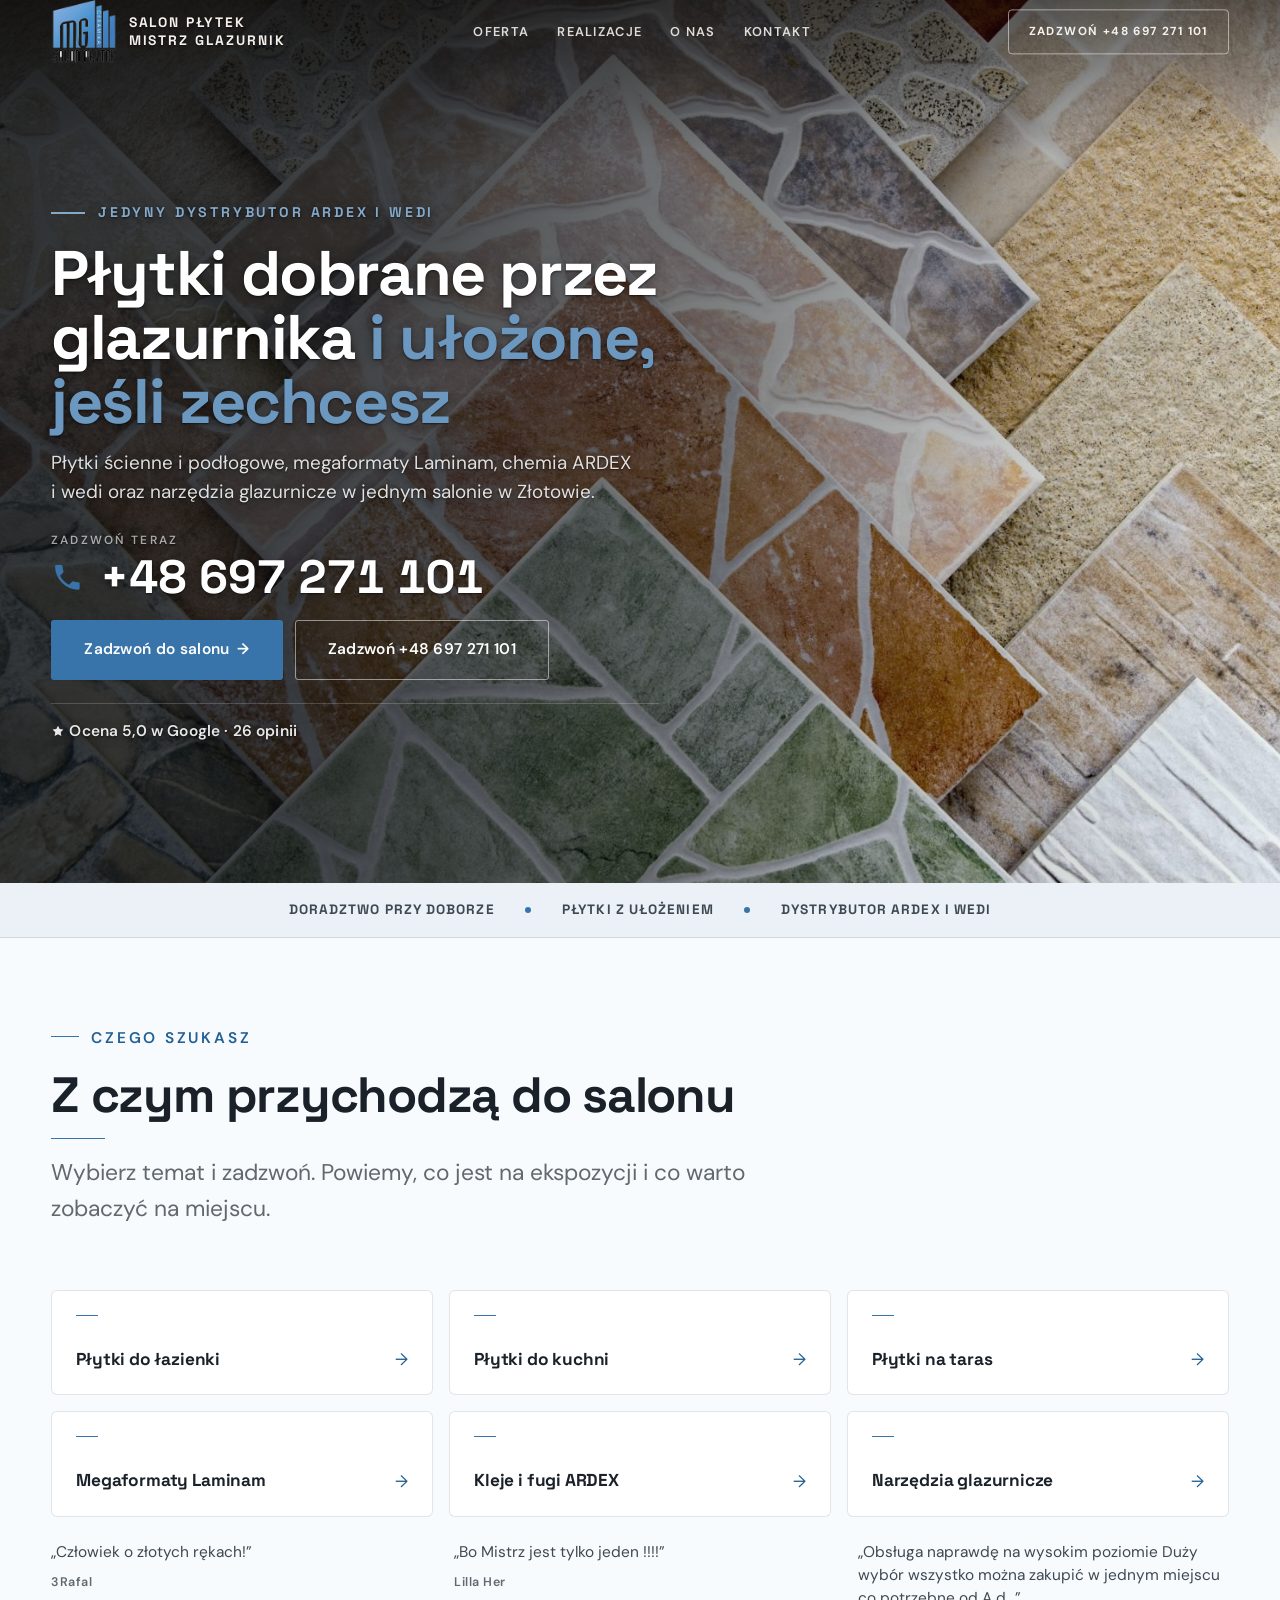
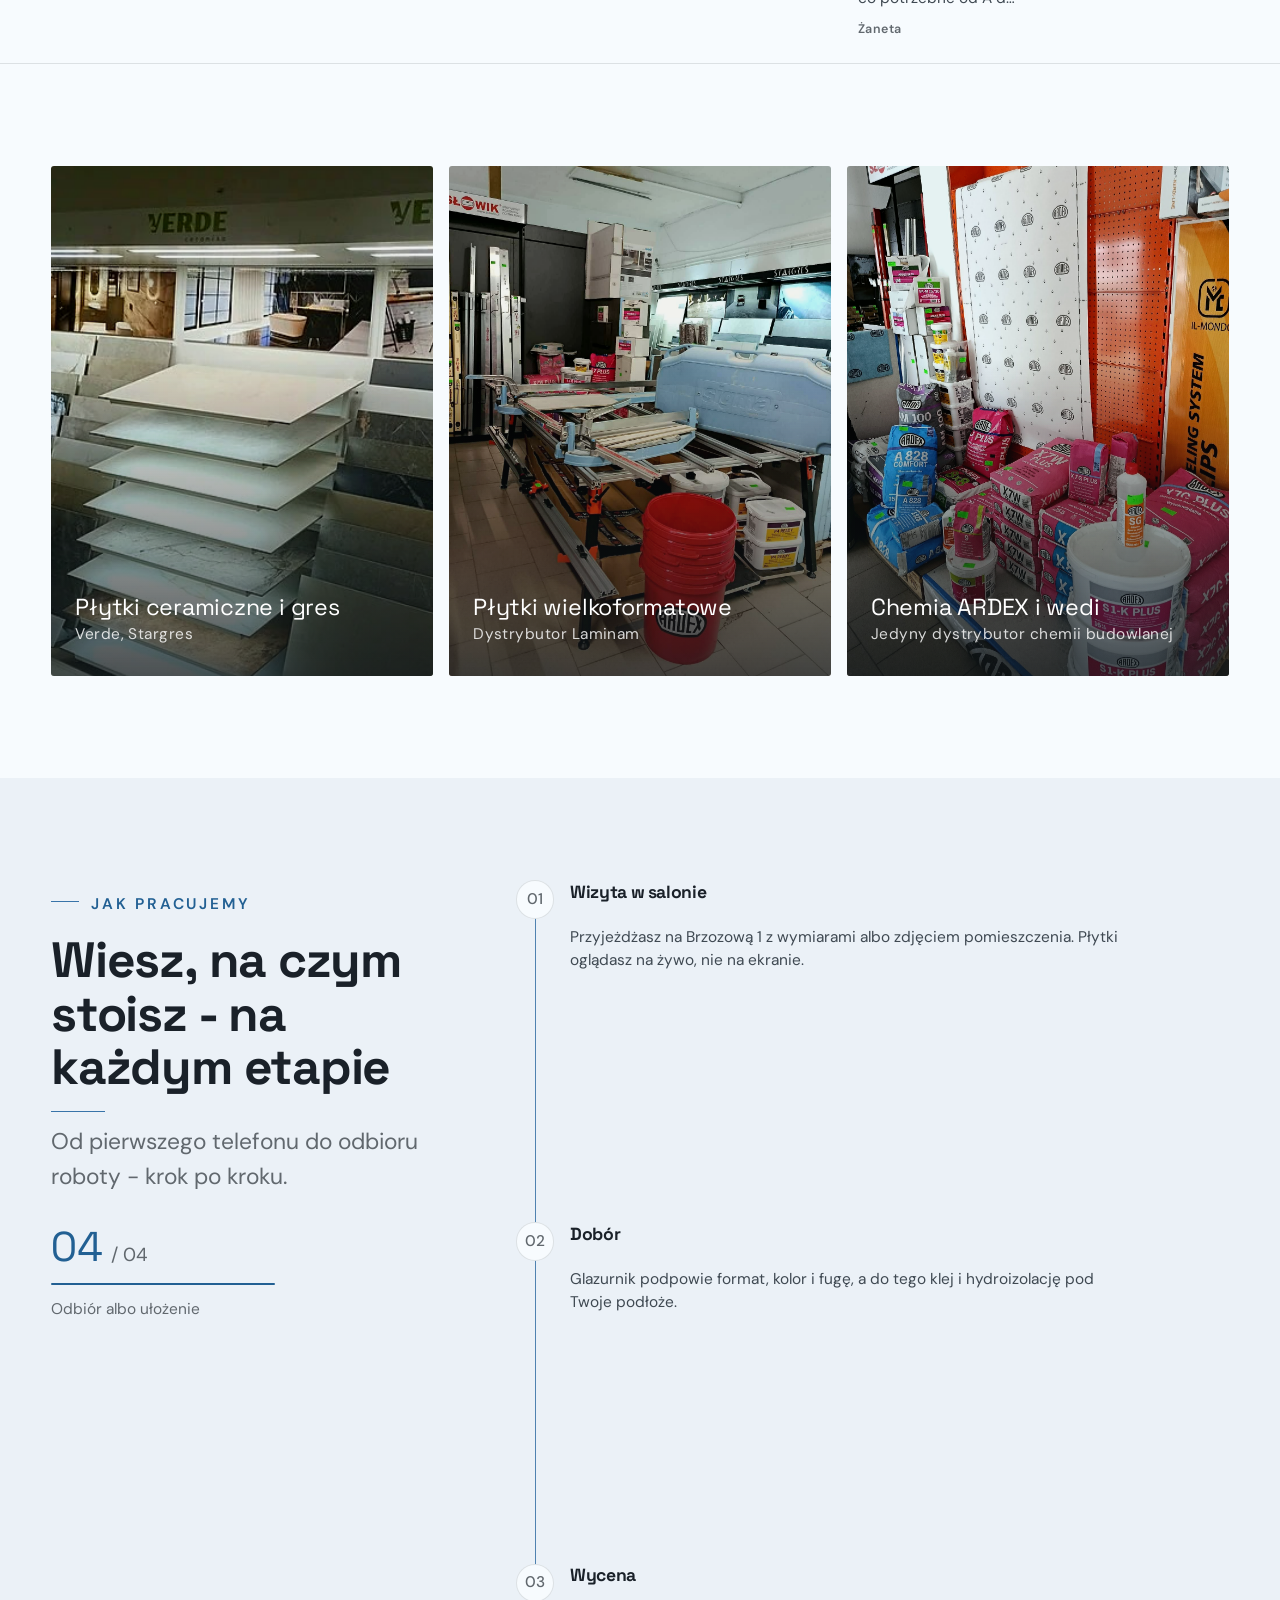
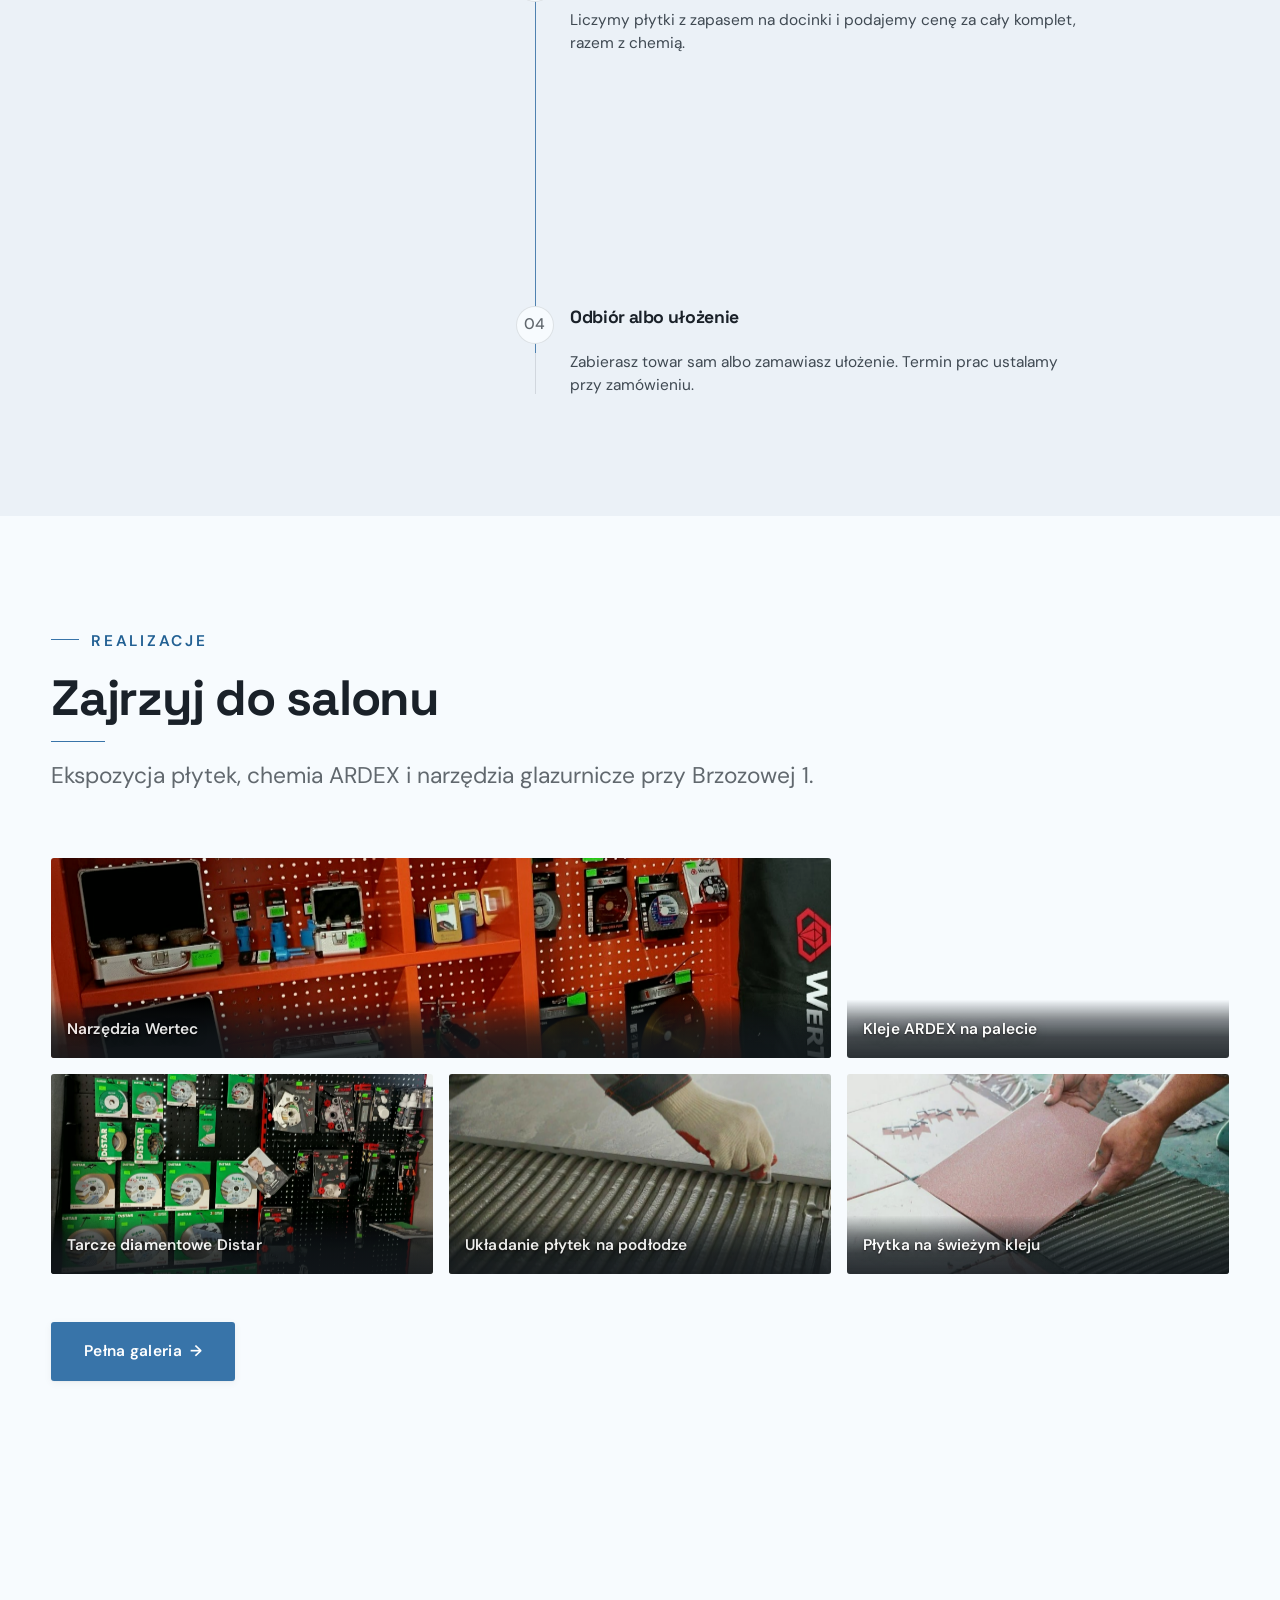
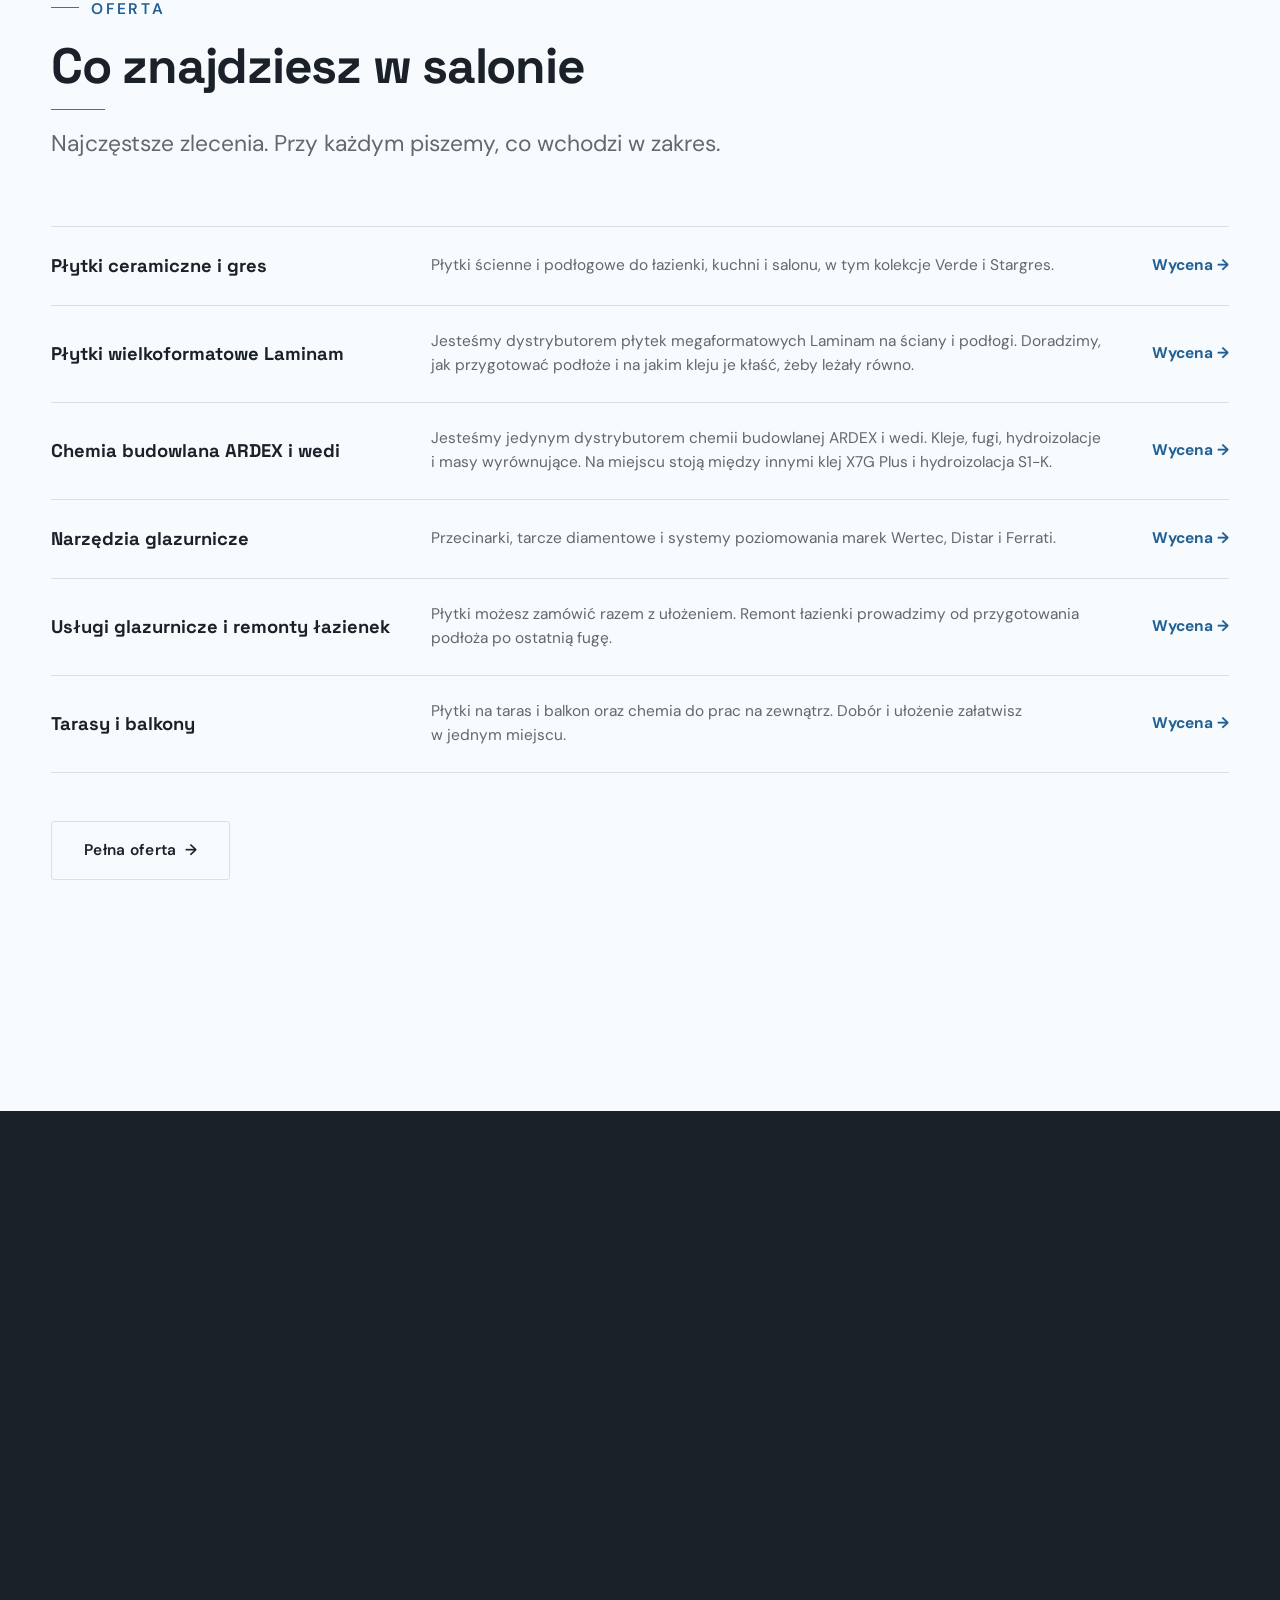
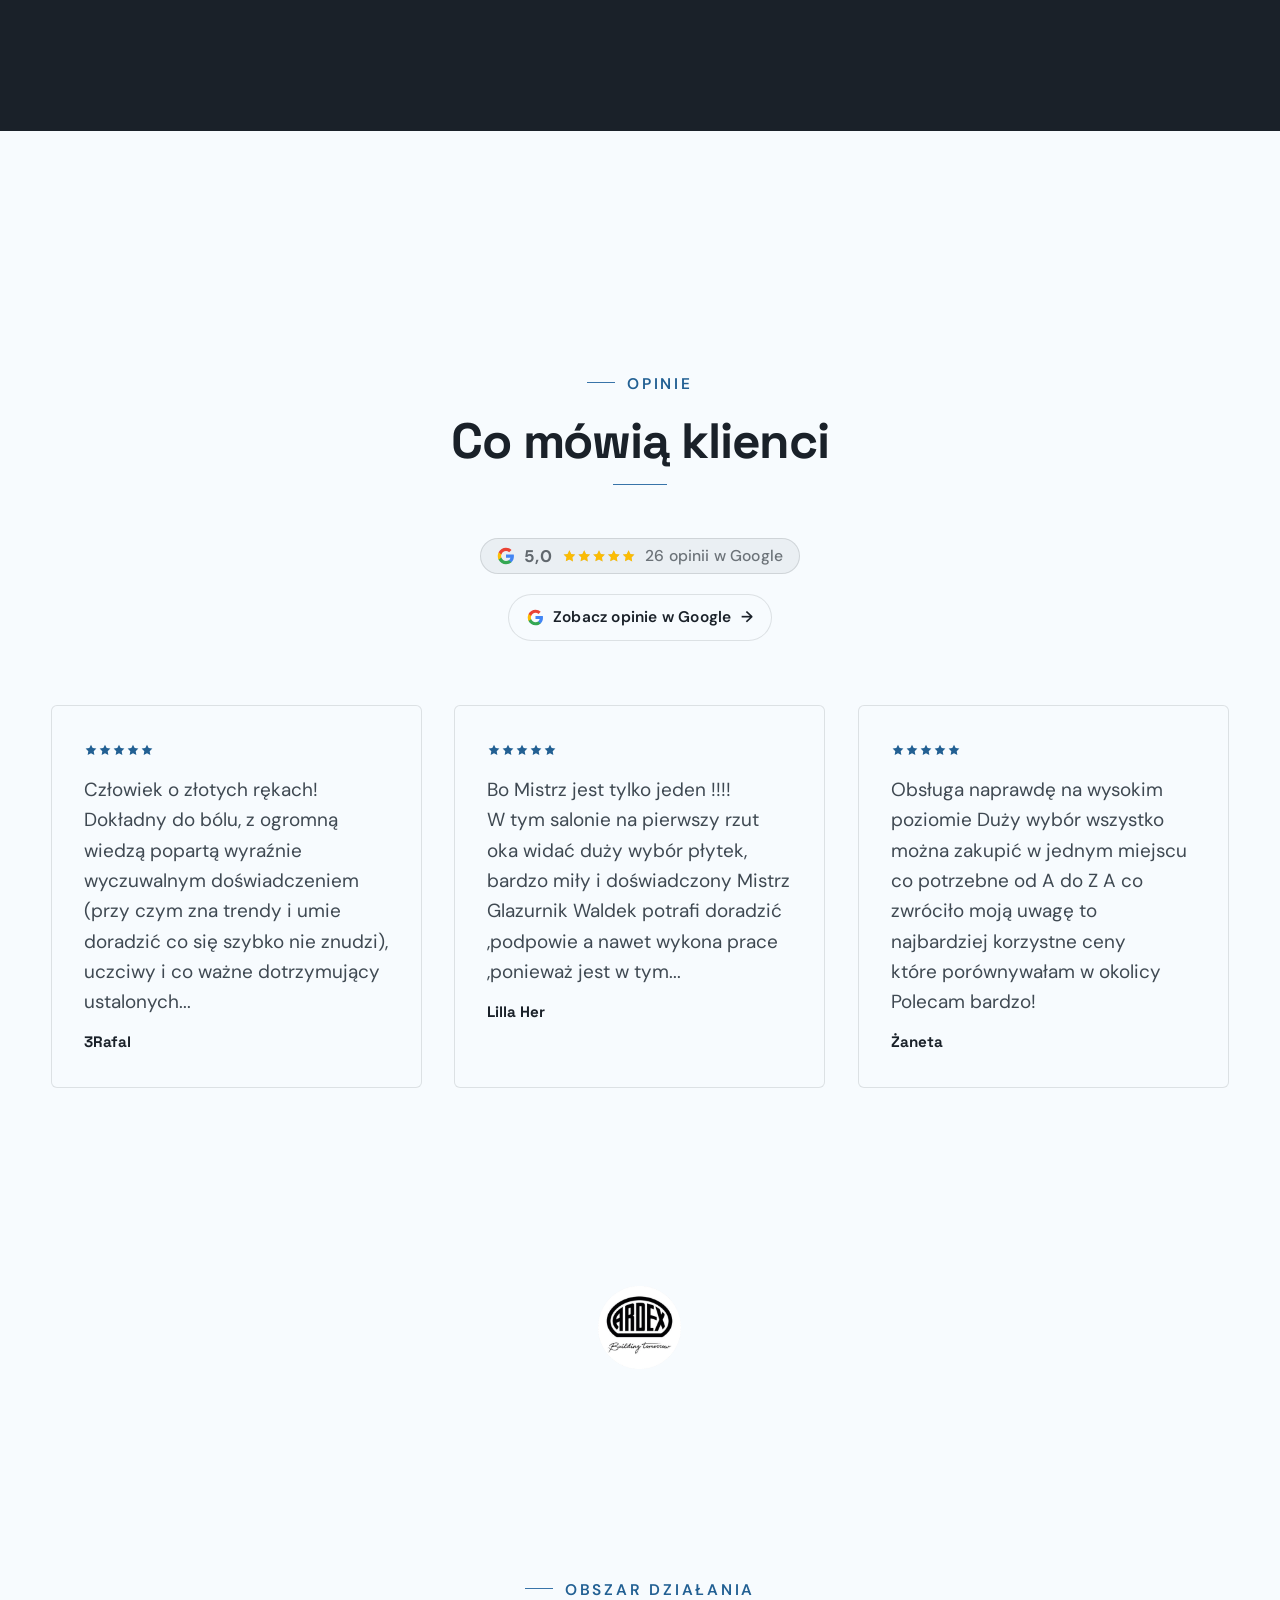
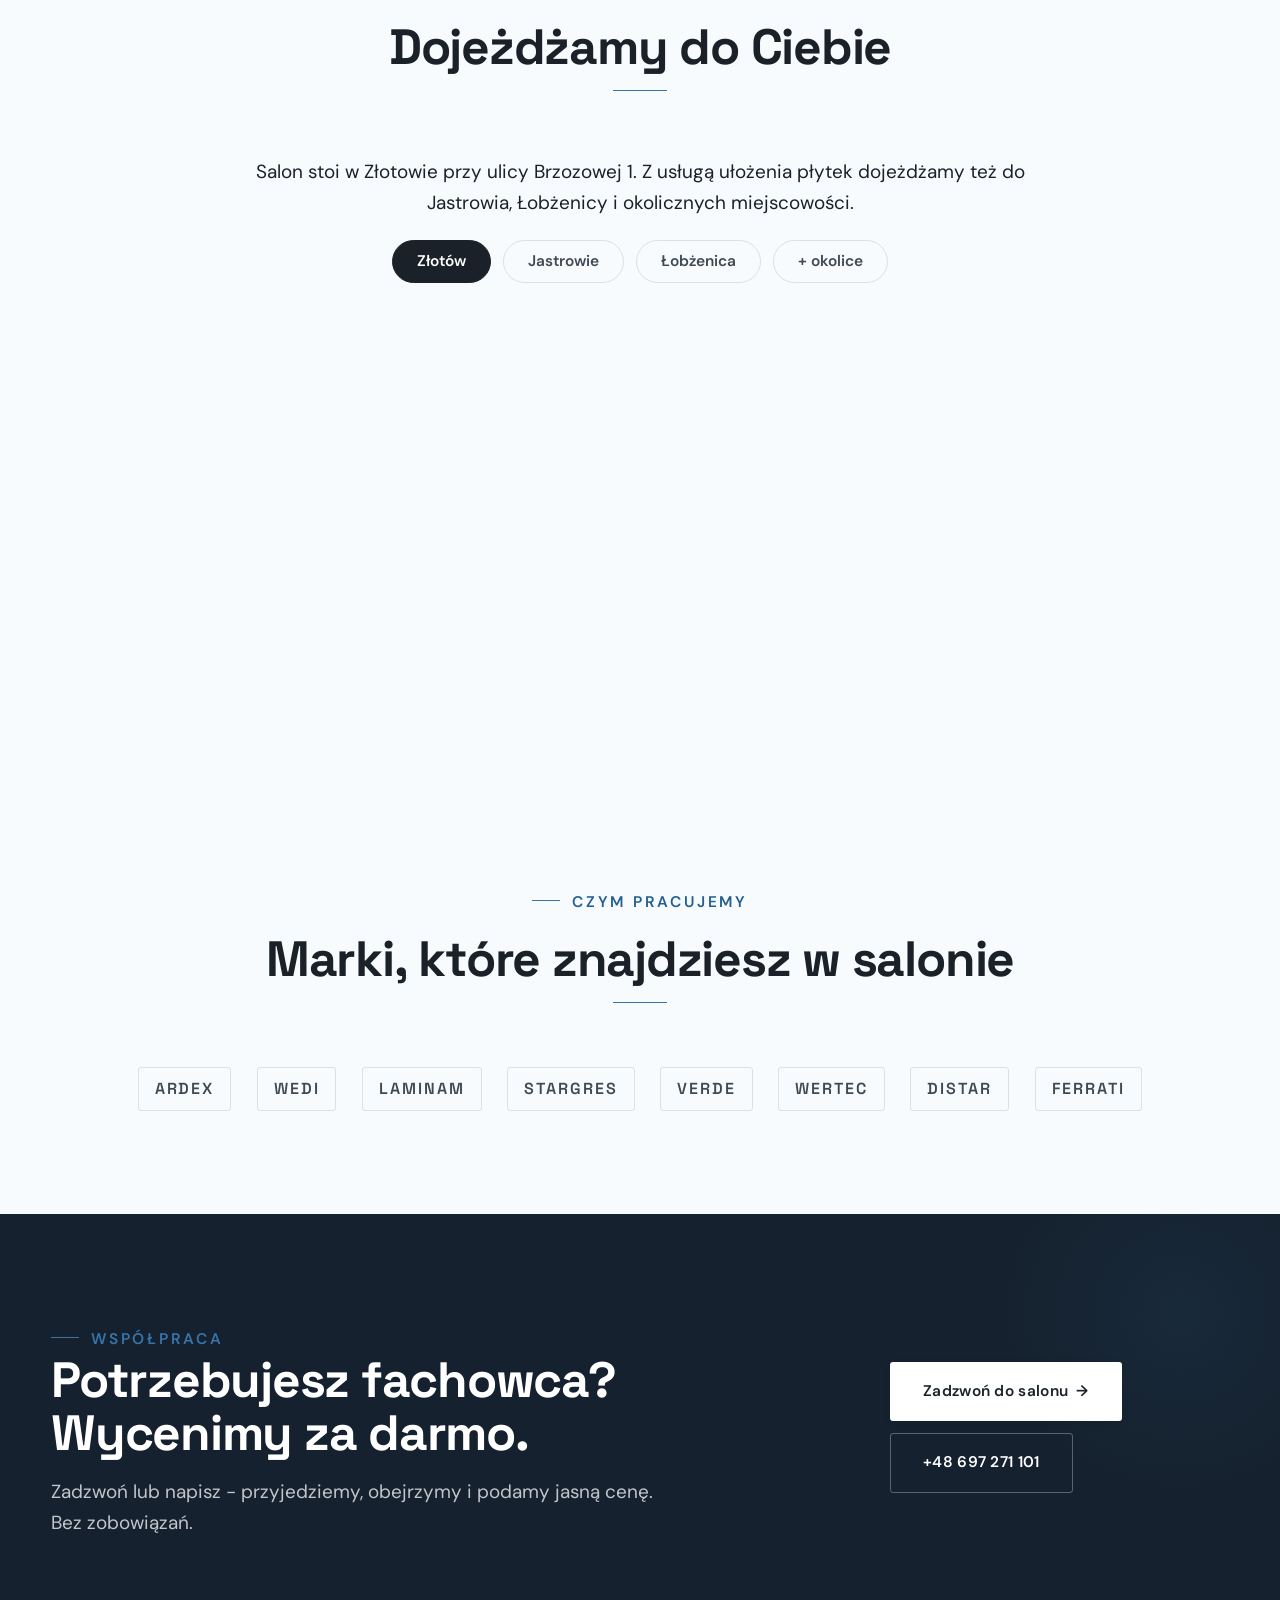
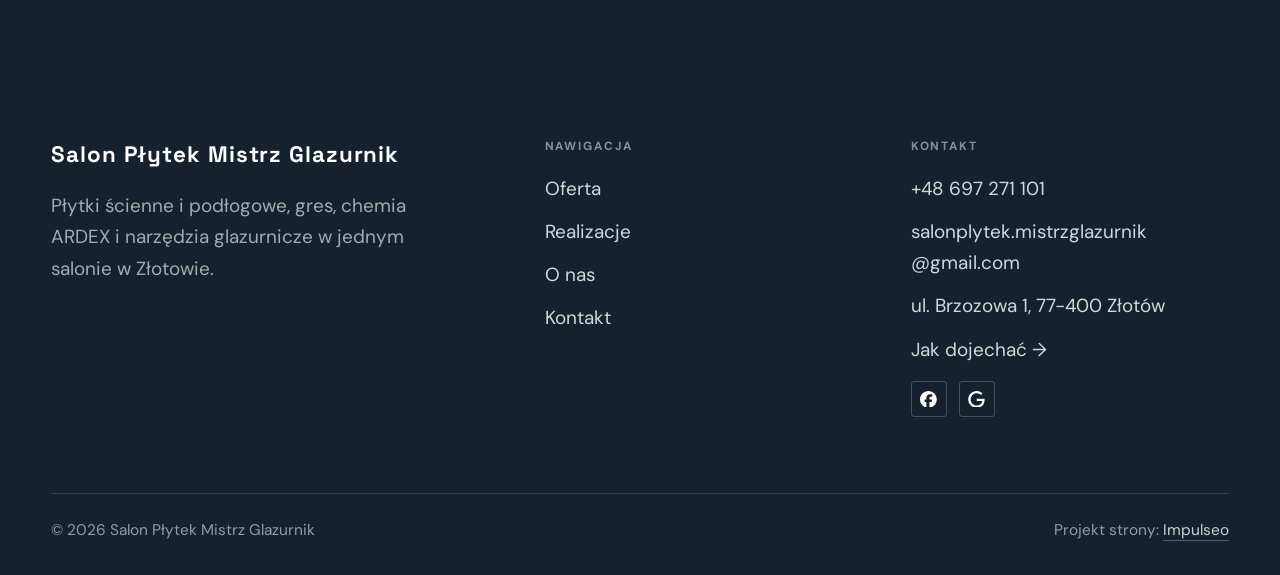
==== commit 315afc4b: "[claude-edit][cmt:65490bca-93cf-47f4-8d9b-99c7af17049c] Pełna nazwa obok logo, jedyny dystrybutor AR" ====
--- a/index.html
+++ b/index.html
@@ -4,14 +4,14 @@
 <meta charset="UTF-8">
 <meta name="viewport" content="width=device-width, initial-scale=1.0">
 <title>Salon Płytek Mistrz Glazurnik - salon płytek i usługi glazurnicze · Złotów</title>
-<meta name="description" content="Salon Płytek Mistrz Glazurnik - salon płytek ceramicznych w Złotowie, ul. Brzozowa 1. Płytki ścienne i podłogowe, gres, duże formaty, chemia budowlana ARDEX i narzędzia glazurnicze. Doradztwo glazurnika z 27-letnim stażem i płytki z ułożeniem na zamówienie.">
+<meta name="description" content="Salon Płytek Mistrz Glazurnik - salon płytek ceramicznych w Złotowie, ul. Brzozowa 1. Płytki ścienne i podłogowe, gres, megaformaty Laminam, chemia budowlana ARDEX i wedi oraz narzędzia glazurnicze. Doradztwo glazurnika z 27-letnim stażem i płytki z ułożeniem na zamówienie.">
 <link rel="canonical" href="https://kris20032.github.io/salon-plytek-mistrz-glazurnik/">
 <meta name="robots" content="noindex, nofollow">
 <meta property="og:type" content="website">
 <meta property="og:locale" content="pl_PL">
 <meta property="og:site_name" content="Salon Płytek Mistrz Glazurnik">
 <meta property="og:title" content="Salon Płytek Mistrz Glazurnik - salon płytek i usługi glazurnicze · Złotów">
-<meta property="og:description" content="Salon Płytek Mistrz Glazurnik - salon płytek ceramicznych w Złotowie, ul. Brzozowa 1. Płytki ścienne i podłogowe, gres, duże formaty, chemia budowlana ARDEX i narzędzia glazurnicze. Doradztwo glazurnika z 27-letnim stażem i płytki z ułożeniem na zamówienie.">
+<meta property="og:description" content="Salon Płytek Mistrz Glazurnik - salon płytek ceramicznych w Złotowie, ul. Brzozowa 1. Płytki ścienne i podłogowe, gres, megaformaty Laminam, chemia budowlana ARDEX i wedi oraz narzędzia glazurnicze. Doradztwo glazurnika z 27-letnim stażem i płytki z ułożeniem na zamówienie.">
 <meta property="og:url" content="https://kris20032.github.io/salon-plytek-mistrz-glazurnik/">
 <meta property="og:image" content="https://kris20032.github.io/salon-plytek-mistrz-glazurnik/img/og.jpg">
 <meta property="og:image:width" content="1200">
@@ -27,7 +27,7 @@
 
 <header class="nav">
   <div class="wrap nav-inner">
-    <a class="brand brand-has-logo" href="index.html"><img class="brand-logo" src="img/logo.png" alt="Salon Płytek Mistrz Glazurnik" width="638" height="624" decoding="async"></a>
+    <a class="brand brand-has-logo" href="index.html"><img class="brand-logo" src="img/logo.png" alt="" width="638" height="624" decoding="async"><span class="brand-txt"><span class="bt-1">Salon Płytek</span><span class="bt-2">Mistrz Glazurnik</span></span></a>
     <nav class="nav-links">
       <a href="oferta.html">Oferta</a>
       <a href="realizacje.html">Realizacje</a>
@@ -44,9 +44,9 @@
   <img class="hf-photo" src="img/hero.jpg" fetchpriority="high" alt="Salon Płytek Mistrz Glazurnik" width="1562" height="1022">
   <div class="hf-panel">
     <div class="hf-inner">
-      <span class="hf-kicker">Salon płytek · Złotów, ul. Brzozowa 1</span>
+      <span class="hf-kicker">Jedyny dystrybutor ARDEX i wedi</span>
       <h1 class="hf-title">Płytki dobrane przez glazurnika <em>i ułożone, jeśli zechcesz</em></h1>
-      <p class="hf-lead">Płytki ścienne i podłogowe, gres, chemia ARDEX i narzędzia glazurnicze w jednym salonie w Złotowie.</p>
+      <p class="hf-lead">Płytki ścienne i podłogowe, megaformaty Laminam, chemia ARDEX i wedi oraz narzędzia glazurnicze w jednym salonie w Złotowie.</p>
       <a class="hf-phone" href="tel:+48697271101"><span class="hf-phone-lab">Zadzwoń teraz</span><span class="hf-phone-num"><svg class="ico-tel" width="16" height="16" viewBox="0 0 24 24" fill="none" aria-hidden="true"><path d="M6.6 10.8a15.5 15.5 0 0 0 6.6 6.6l2.2-2.2a1 1 0 0 1 1-.24 11.4 11.4 0 0 0 3.6.58 1 1 0 0 1 1 1V20a1 1 0 0 1-1 1A17 17 0 0 1 3 4a1 1 0 0 1 1-1h3.5a1 1 0 0 1 1 1c0 1.25.2 2.46.58 3.6a1 1 0 0 1-.25 1l-2.23 2.2Z" fill="currentColor"/></svg> +48 697 271 101</span></a>
       <div class="hf-actions">
         <a href="kontakt.html" class="btn btn-accent">Zadzwoń do salonu <span class="arr">→</span></a>
@@ -58,7 +58,7 @@
 </section>
 <section class="fach-promise">
   <div class="wrap">
-    <ul class="fp-row reveal"><li>Doradztwo przy doborze</li><li>Płytki z ułożeniem</li><li>Chemia ARDEX na miejscu</li></ul>
+    <ul class="fp-row reveal"><li>Doradztwo przy doborze</li><li>Płytki z ułożeniem</li><li>Dystrybutor ARDEX i wedi</li></ul>
   </div>
 </section>
 <section class="objawy">
@@ -72,7 +72,7 @@
       <a class="obj-tile reveal" href="kontakt.html"><span class="ot-row"><span class="ot-name">Płytki do łazienki</span><span class="ot-arr" aria-hidden="true">→</span></span></a>
       <a class="obj-tile reveal" href="kontakt.html"><span class="ot-row"><span class="ot-name">Płytki do kuchni</span><span class="ot-arr" aria-hidden="true">→</span></span></a>
       <a class="obj-tile reveal" href="kontakt.html"><span class="ot-row"><span class="ot-name">Płytki na taras</span><span class="ot-arr" aria-hidden="true">→</span></span></a>
-      <a class="obj-tile reveal" href="kontakt.html"><span class="ot-row"><span class="ot-name">Duże formaty</span><span class="ot-arr" aria-hidden="true">→</span></span></a>
+      <a class="obj-tile reveal" href="kontakt.html"><span class="ot-row"><span class="ot-name">Megaformaty Laminam</span><span class="ot-arr" aria-hidden="true">→</span></span></a>
       <a class="obj-tile reveal" href="kontakt.html"><span class="ot-row"><span class="ot-name">Kleje i fugi ARDEX</span><span class="ot-arr" aria-hidden="true">→</span></span></a>
       <a class="obj-tile reveal" href="kontakt.html"><span class="ot-row"><span class="ot-name">Narzędzia glazurnicze</span><span class="ot-arr" aria-hidden="true">→</span></span></a>
     </div>
@@ -90,9 +90,9 @@
 <section class="gateways-band">
   <div class="wrap">
     <div class="gateways">
-      <a href="oferta.html" class="gateway reveal"><img src="img/g1.jpg" alt="Płytki ceramiczne i gres" loading="lazy" width="960" height="500" decoding="async"><span class="g-ttl">Płytki ceramiczne i gres</span></a>
-      <a href="oferta.html" class="gateway reveal"><img src="img/g2.jpg" alt="Płytki wielkoformatowe" loading="lazy" width="1536" height="2048" decoding="async"><span class="g-ttl">Płytki wielkoformatowe</span></a>
-      <a href="oferta.html" class="gateway reveal"><img src="img/g3.jpg" alt="Chemia budowlana ARDEX" loading="lazy" width="1600" height="2133" decoding="async"><span class="g-ttl">Chemia budowlana ARDEX</span></a>
+      <a href="oferta.html" class="gateway reveal"><img src="img/g1.jpg" alt="Płytki ceramiczne i gres" loading="lazy" width="960" height="500" decoding="async"><span class="g-ttl">Płytki ceramiczne i gres<small>Verde, Stargres</small></span></a>
+      <a href="oferta.html" class="gateway reveal"><img src="img/g2.jpg" alt="Płytki wielkoformatowe" loading="lazy" width="1536" height="2048" decoding="async"><span class="g-ttl">Płytki wielkoformatowe<small>Dystrybutor Laminam</small></span></a>
+      <a href="oferta.html" class="gateway reveal"><img src="img/g3.jpg" alt="Chemia budowlana ARDEX" loading="lazy" width="1600" height="2133" decoding="async"><span class="g-ttl">Chemia ARDEX i wedi<small>Jedyny dystrybutor chemii budowlanej</small></span></a>
     </div>
   </div>
 </section>
@@ -141,9 +141,9 @@
       <p>Najczęstsze zlecenia. Przy każdym piszemy, co wchodzi w zakres.</p>
     </div>
     <ul class="fu-list">
-      <li class="fu-row reveal"><div class="fu-name">Płytki ceramiczne i gres</div><div class="fu-desc">Płytki ścienne i podłogowe do łazienki, kuchni i salonu, w tym kolekcje Verde.</div><a class="fu-cta" href="kontakt.html">Wycena <span class="arr">→</span></a></li>
-      <li class="fu-row reveal"><div class="fu-name">Płytki wielkoformatowe</div><div class="fu-desc">Duże formaty na ściany i podłogi. Doradzimy, jak przygotować podłoże i na jakim kleju je kłaść, żeby leżały równo.</div><a class="fu-cta" href="kontakt.html">Wycena <span class="arr">→</span></a></li>
-      <li class="fu-row reveal"><div class="fu-name">Chemia budowlana ARDEX</div><div class="fu-desc">Kleje, fugi, hydroizolacje i masy wyrównujące. Na miejscu stoją między innymi klej X7G Plus i hydroizolacja S1-K.</div><a class="fu-cta" href="kontakt.html">Wycena <span class="arr">→</span></a></li>
+      <li class="fu-row reveal"><div class="fu-name">Płytki ceramiczne i gres</div><div class="fu-desc">Płytki ścienne i podłogowe do łazienki, kuchni i salonu, w tym kolekcje Verde i Stargres.</div><a class="fu-cta" href="kontakt.html">Wycena <span class="arr">→</span></a></li>
+      <li class="fu-row reveal"><div class="fu-name">Płytki wielkoformatowe Laminam</div><div class="fu-desc">Jesteśmy dystrybutorem płytek megaformatowych Laminam na ściany i podłogi. Doradzimy, jak przygotować podłoże i na jakim kleju je kłaść, żeby leżały równo.</div><a class="fu-cta" href="kontakt.html">Wycena <span class="arr">→</span></a></li>
+      <li class="fu-row reveal"><div class="fu-name">Chemia budowlana ARDEX i wedi</div><div class="fu-desc">Jesteśmy jedynym dystrybutorem chemii budowlanej ARDEX i wedi. Kleje, fugi, hydroizolacje i masy wyrównujące. Na miejscu stoją między innymi klej X7G Plus i hydroizolacja S1-K.</div><a class="fu-cta" href="kontakt.html">Wycena <span class="arr">→</span></a></li>
       <li class="fu-row reveal"><div class="fu-name">Narzędzia glazurnicze</div><div class="fu-desc">Przecinarki, tarcze diamentowe i systemy poziomowania marek Wertec, Distar i Ferrati.</div><a class="fu-cta" href="kontakt.html">Wycena <span class="arr">→</span></a></li>
       <li class="fu-row reveal"><div class="fu-name">Usługi glazurnicze i remonty łazienek</div><div class="fu-desc">Płytki możesz zamówić razem z ułożeniem. Remont łazienki prowadzimy od przygotowania podłoża po ostatnią fugę.</div><a class="fu-cta" href="kontakt.html">Wycena <span class="arr">→</span></a></li>
       <li class="fu-row reveal"><div class="fu-name">Tarasy i balkony</div><div class="fu-desc">Płytki na taras i balkon oraz chemia do prac na zewnątrz. Dobór i ułożenie załatwisz w jednym miejscu.</div><a class="fu-cta" href="kontakt.html">Wycena <span class="arr">→</span></a></li>
@@ -193,9 +193,9 @@
   <div class="wrap">
     <div class="head center reveal">
       <span class="eyebrow">Czym pracujemy</span>
-      <h2>Sprawdzone produkty i materiały</h2>
-    </div>
-    <ul class="marki-list reveal"><li>ARDEX</li><li>Verde</li><li>wedi</li><li>Wertec</li><li>Distar</li><li>Ferrati</li></ul>
+      <h2>Marki, które znajdziesz w salonie</h2>
+    </div>
+    <ul class="marki-list reveal"><li>ARDEX</li><li>wedi</li><li>Laminam</li><li>Stargres</li><li>Verde</li><li>Wertec</li><li>Distar</li><li>Ferrati</li></ul>
   </div>
 </section>
 <section class="cta">
--- a/assets/styles.css
+++ b/assets/styles.css
@@ -1847,3 +1847,12 @@
 
 /* === szary tekst dociągnięty do czytelności (WCAG 4.5 na wszystkich tłach) === */
 :root{--muted:#61686E;}
+
+/* === Pełna nazwa firmy obok logo (prośba klienta 30.09.2026) === */
+.nav .brand.brand-has-logo{align-items:center;gap:.75rem}
+.brand-txt{display:flex;flex-direction:column;gap:.3rem;font-family:var(--font-display);font-weight:700;text-transform:uppercase;letter-spacing:.14em;font-size:.86rem;line-height:1;white-space:nowrap;color:#f5f1ea;text-shadow:0 1px 2px rgba(0,0,0,.55)}
+.brand-txt .bt-2{color:var(--accent-lit)}
+.nav.nav-solid .brand-txt{color:var(--ink);text-shadow:none}
+.nav.nav-solid .brand-txt .bt-2{color:var(--accent-d)}
+@media(max-width:680px){.brand-txt{font-size:.7rem;letter-spacing:.1em;gap:.25rem}}
+@media(min-width:681px) and (max-width:960px){.brand-txt{display:none}}
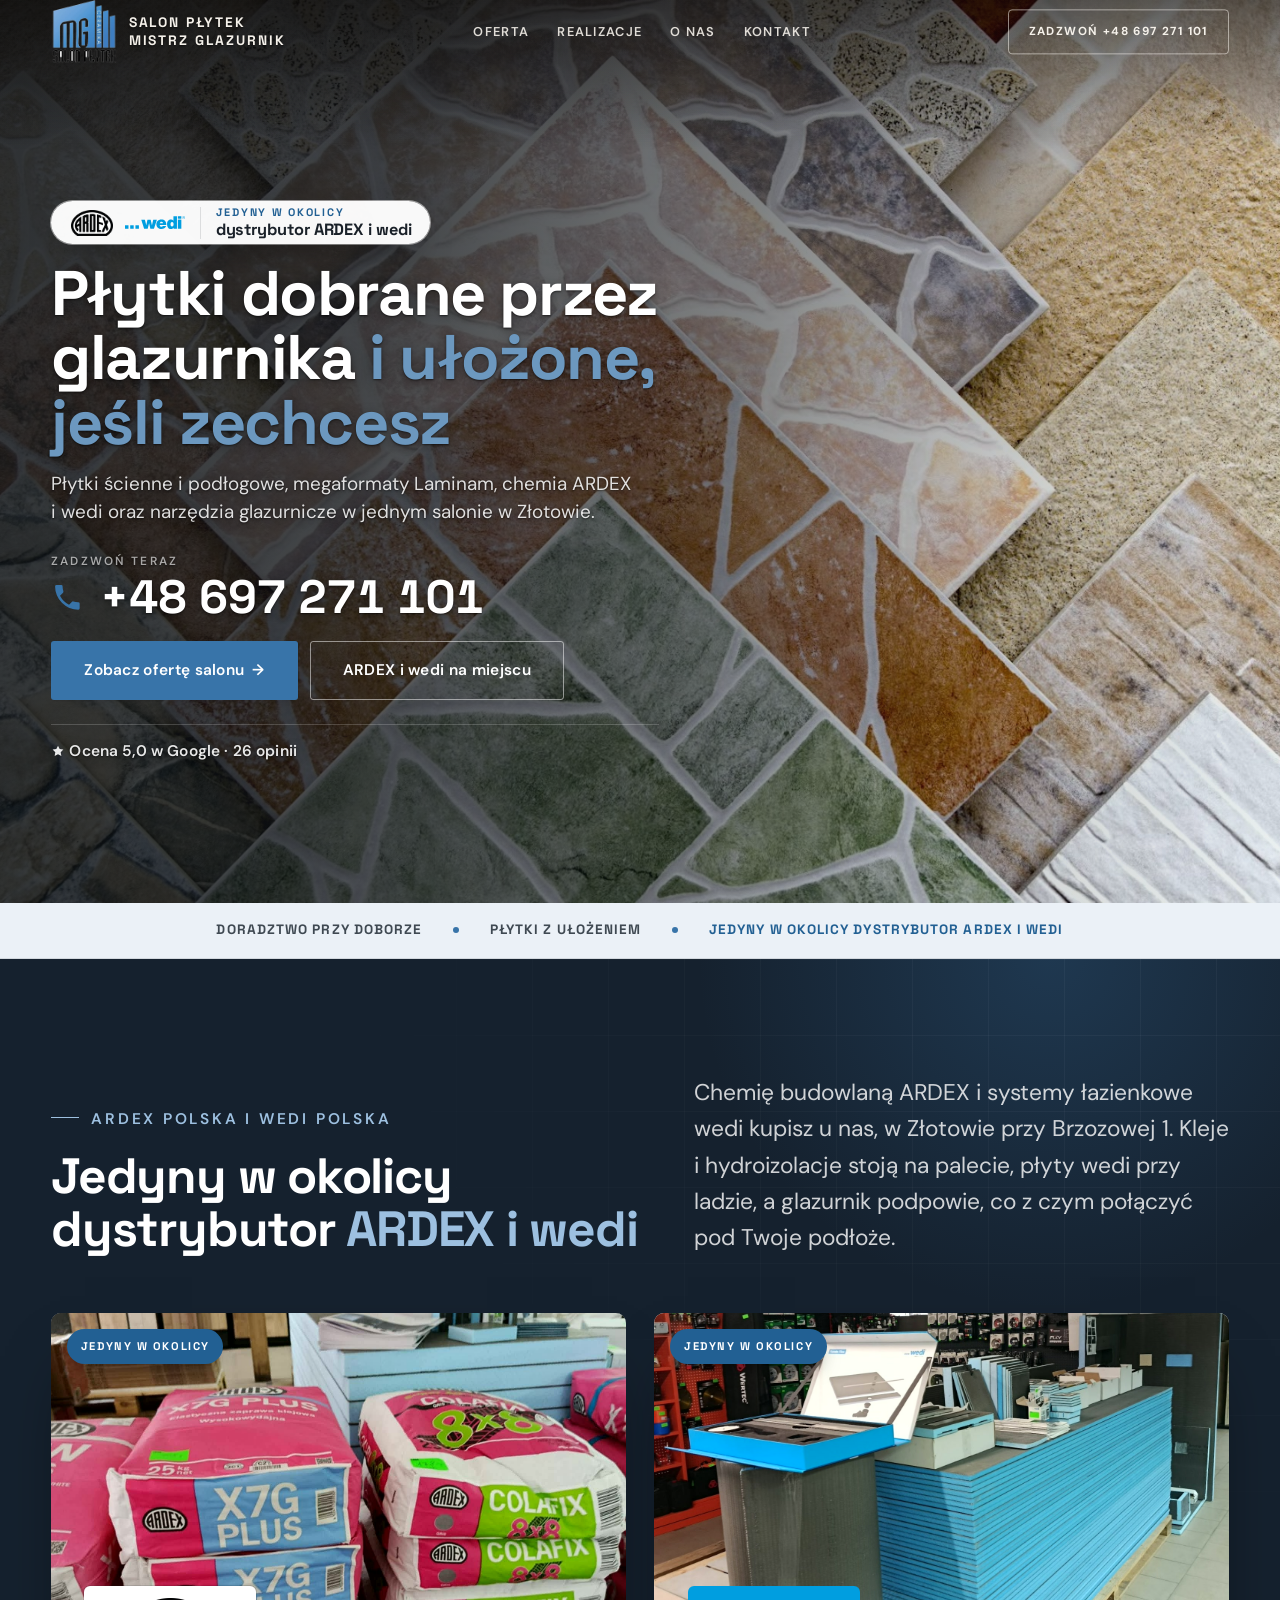
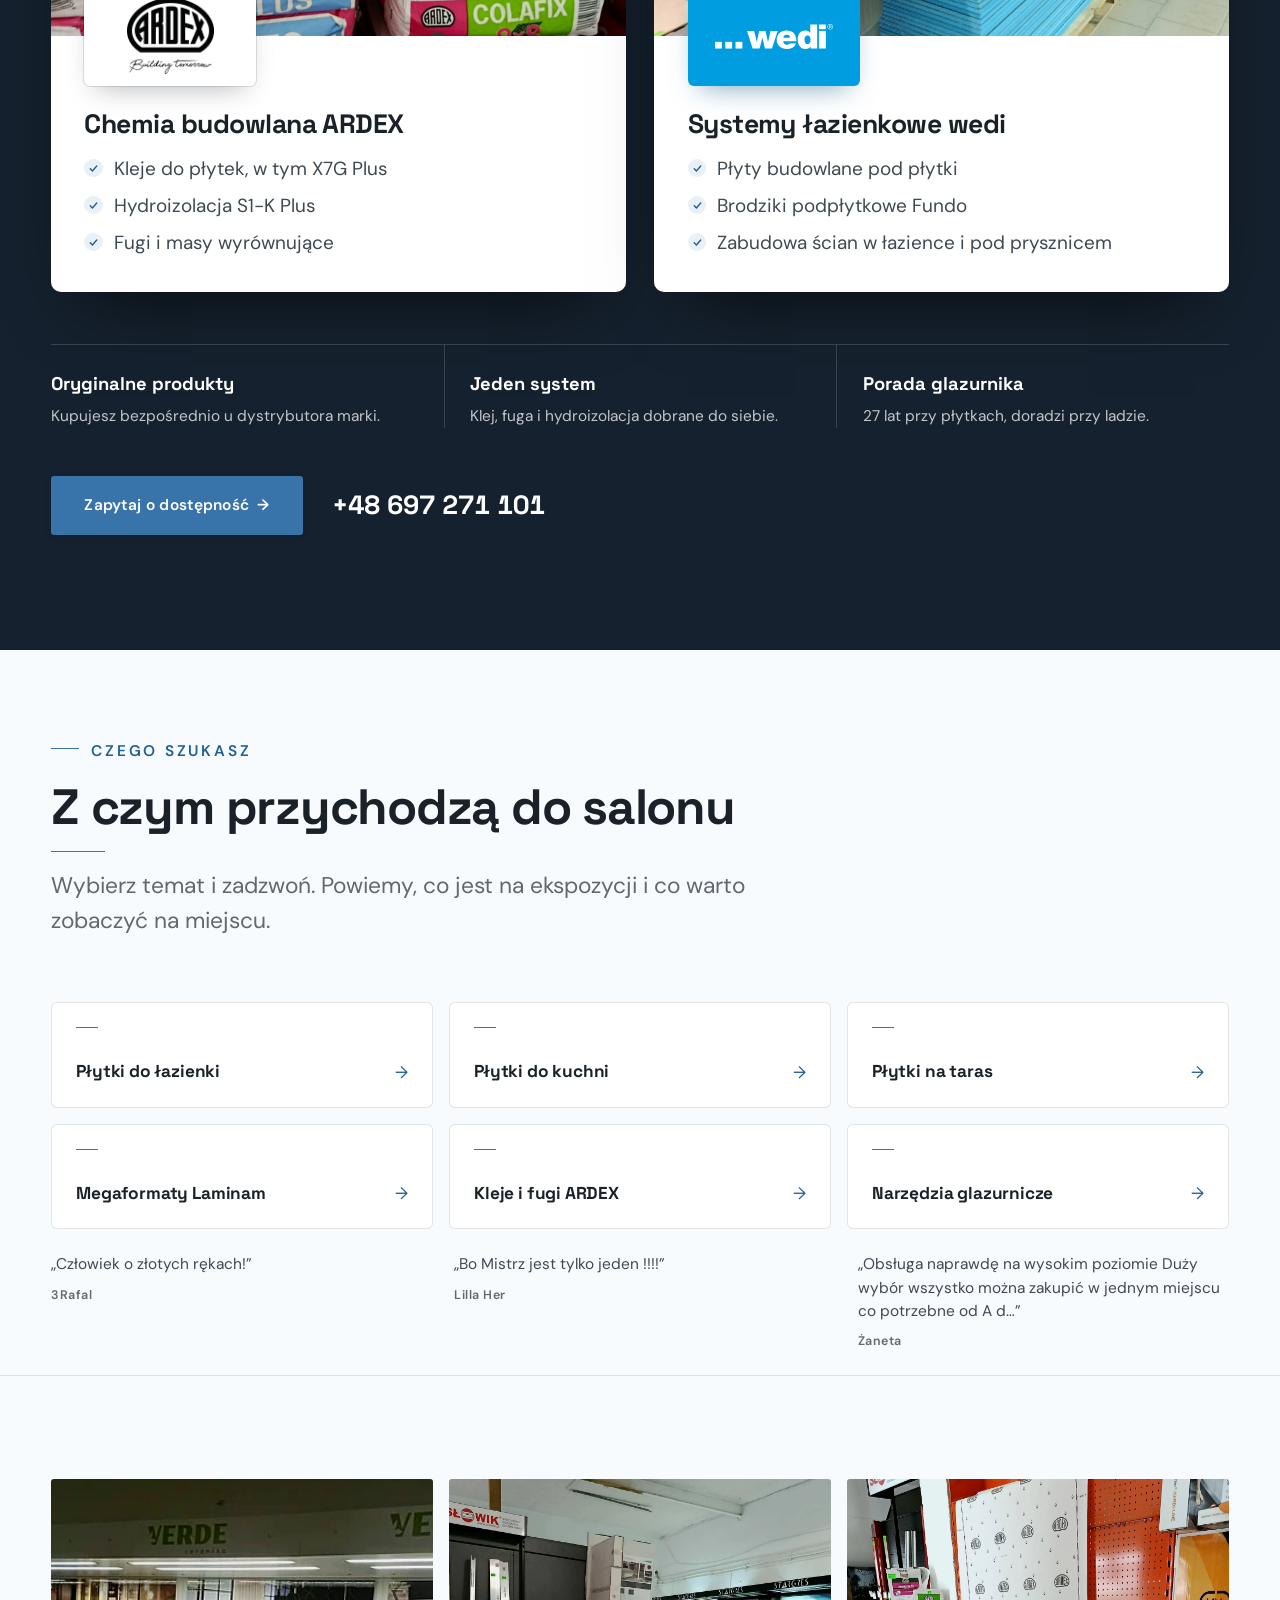
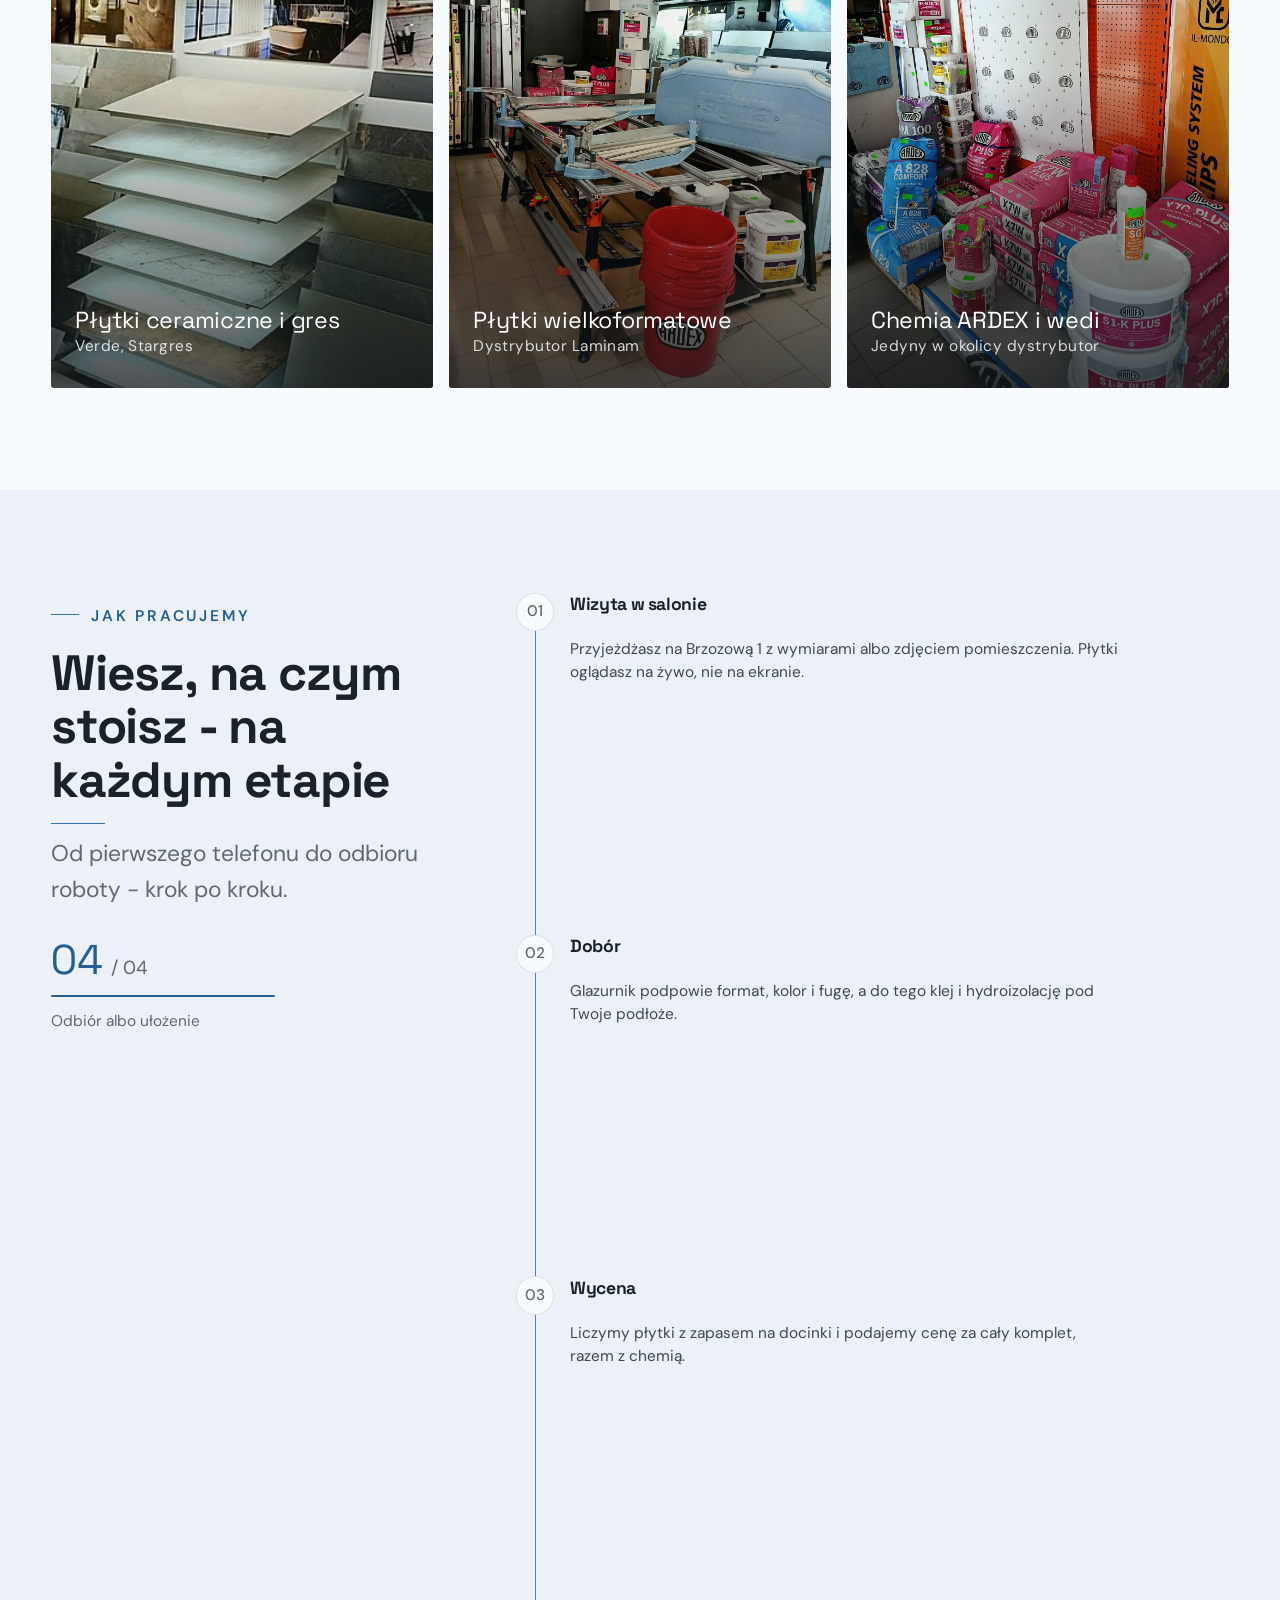
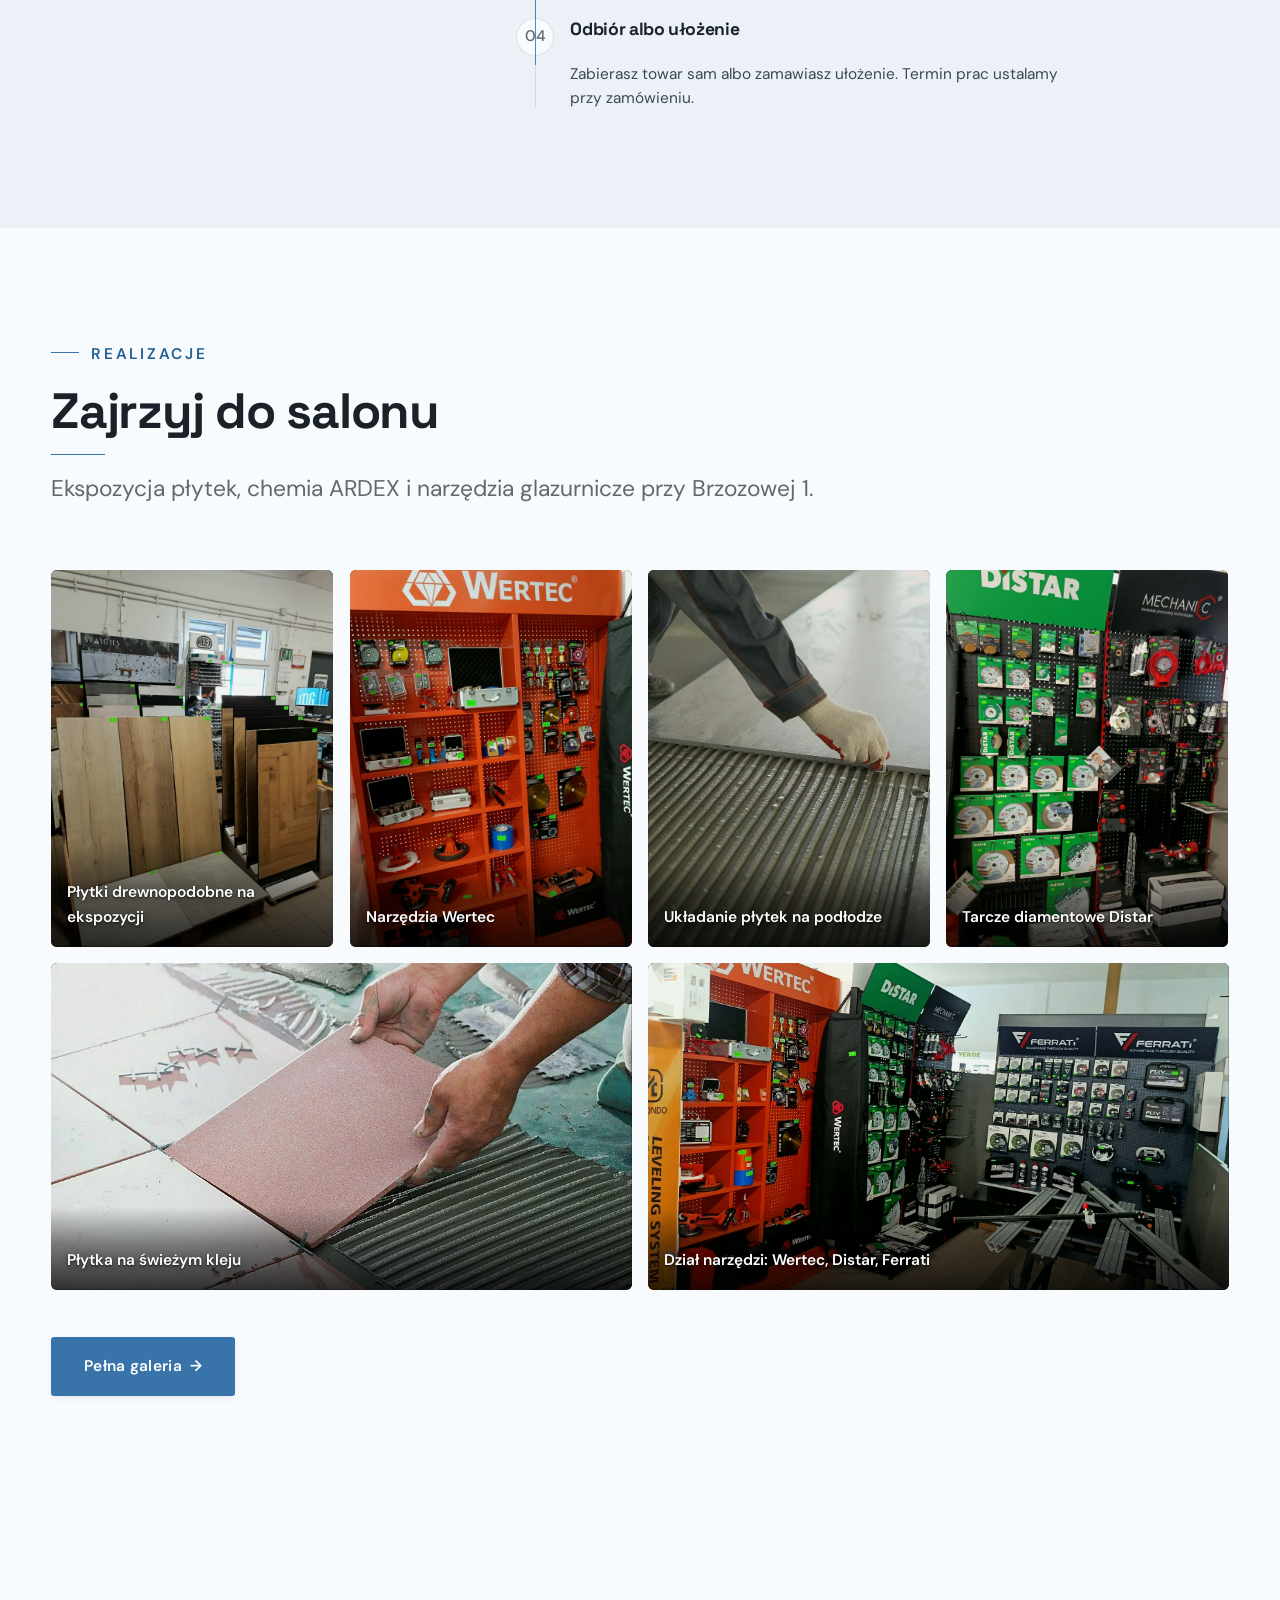
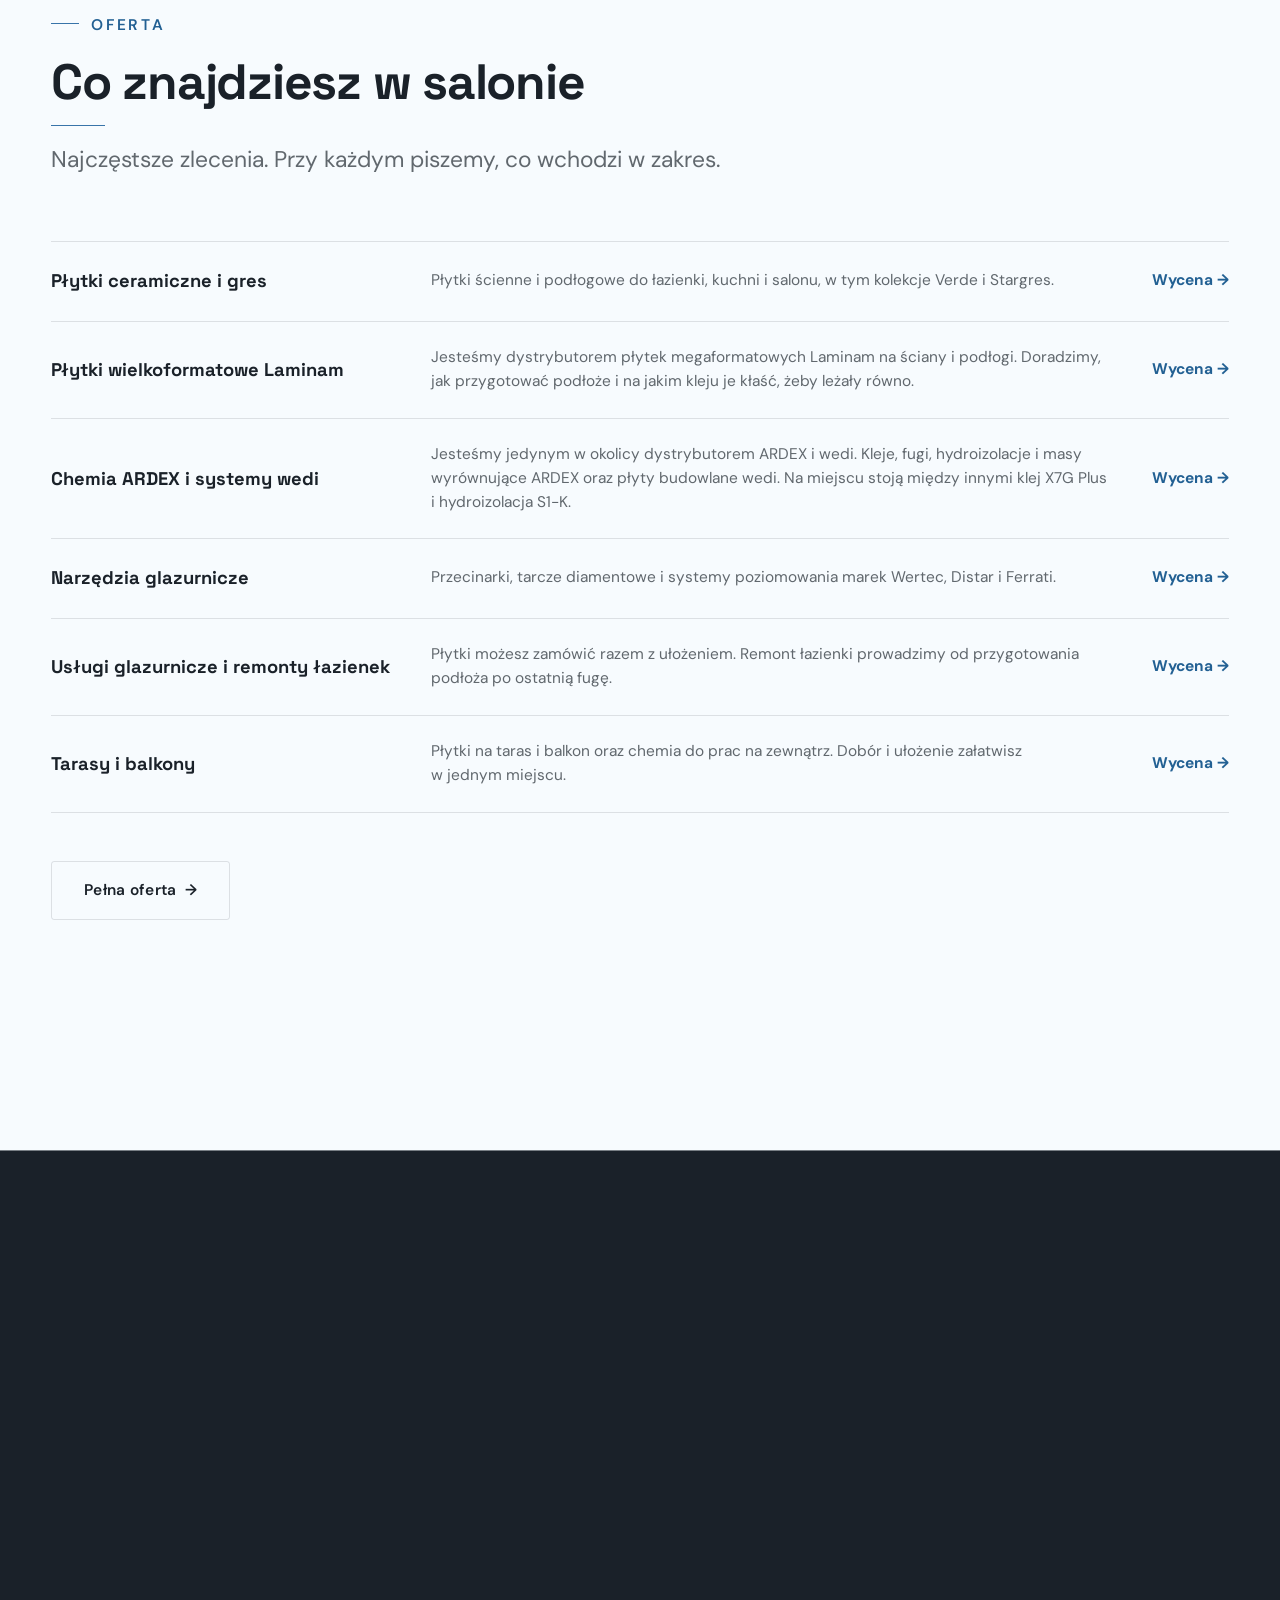
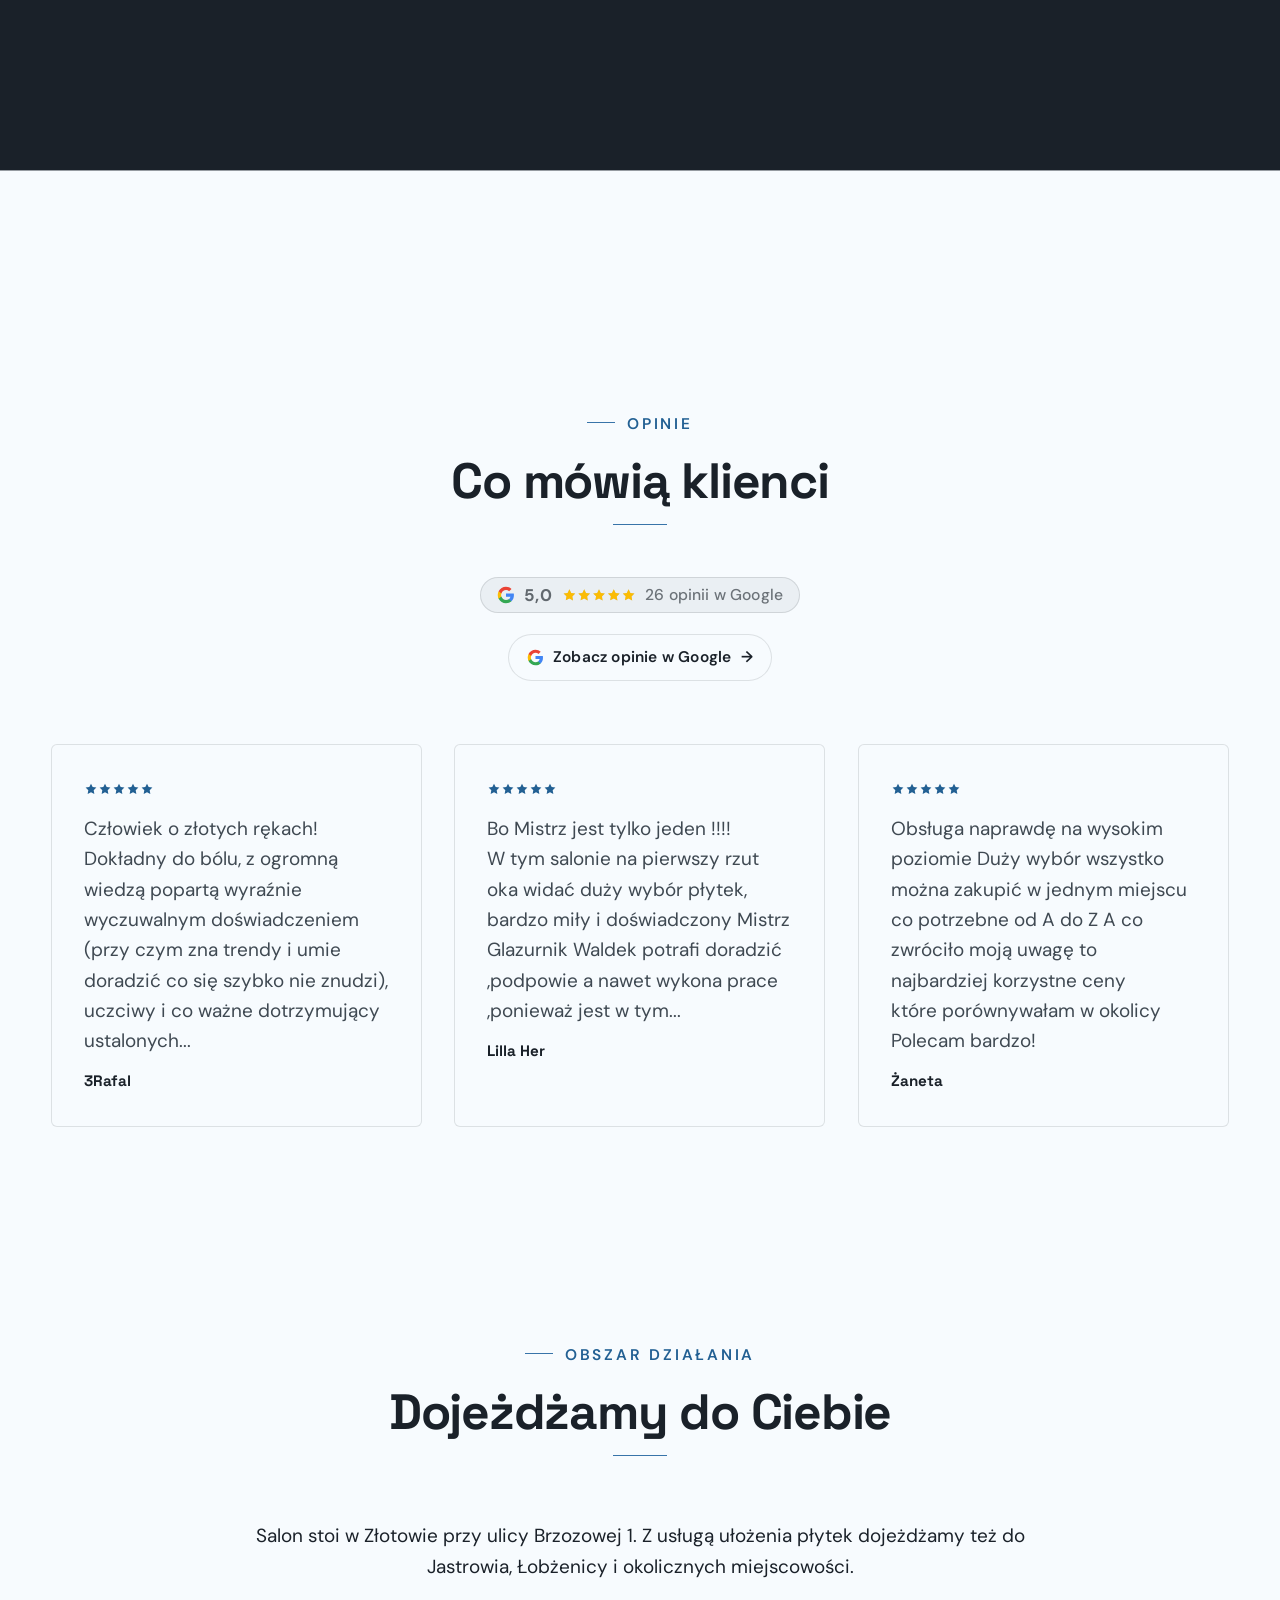
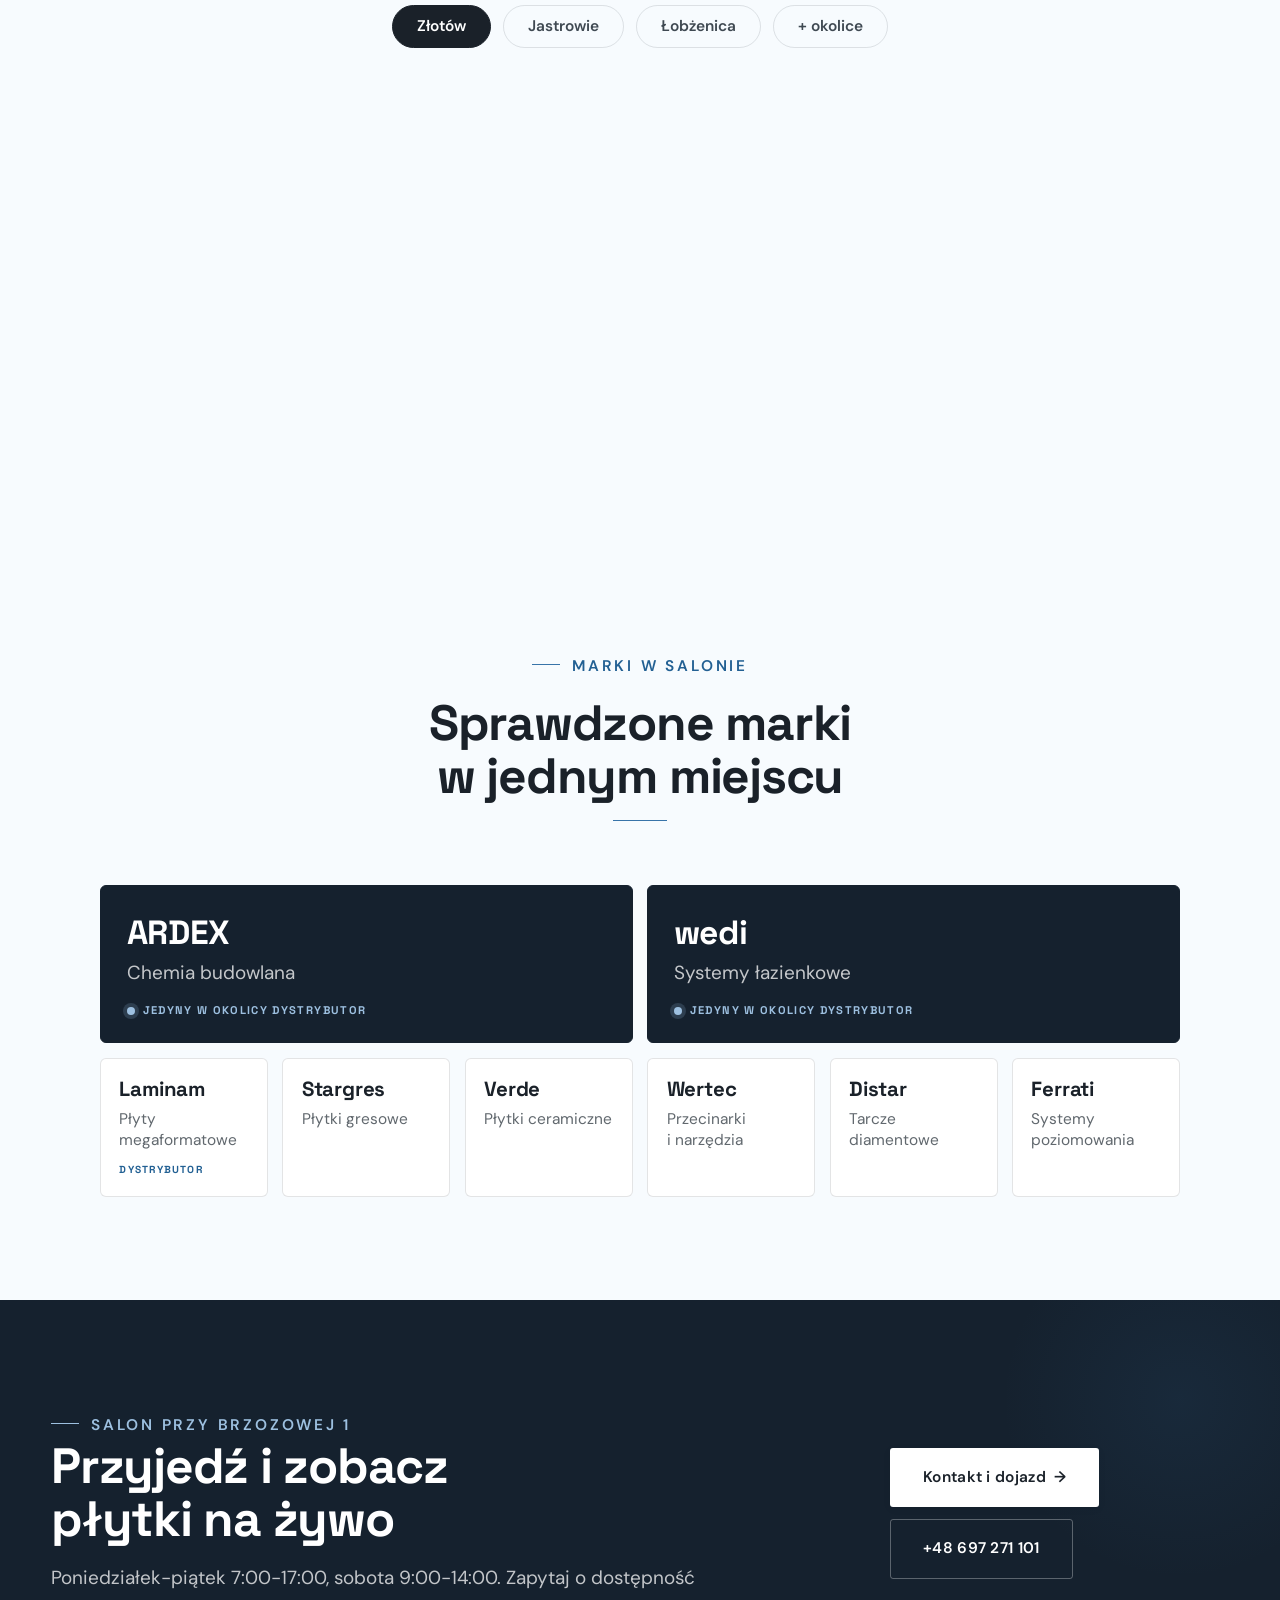
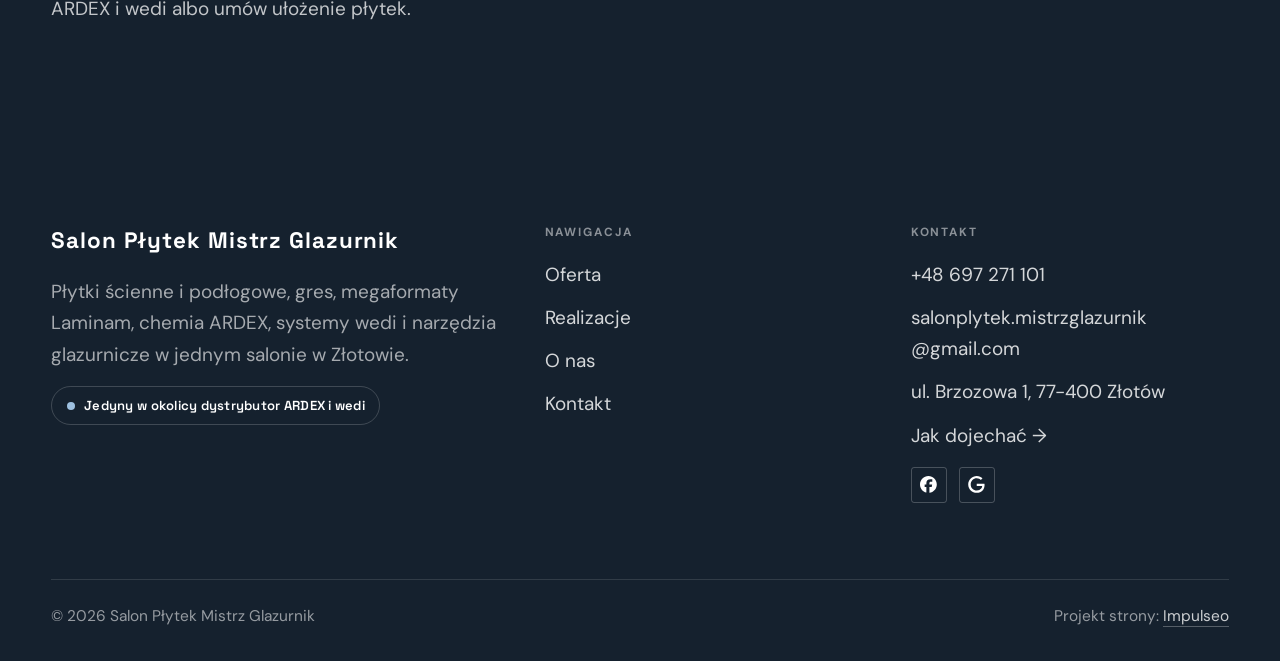
==== commit 74433a92: "[claude-edit][cmt:8b8d07a9-bda6-492b-a533-5df78df96526] Jedyny w okolicy dystrybutor ARDEX i wedi wy" ====
--- a/index.html
+++ b/index.html
@@ -4,14 +4,14 @@
 <meta charset="UTF-8">
 <meta name="viewport" content="width=device-width, initial-scale=1.0">
 <title>Salon Płytek Mistrz Glazurnik - salon płytek i usługi glazurnicze · Złotów</title>
-<meta name="description" content="Salon Płytek Mistrz Glazurnik - salon płytek ceramicznych w Złotowie, ul. Brzozowa 1. Płytki ścienne i podłogowe, gres, megaformaty Laminam, chemia budowlana ARDEX i wedi oraz narzędzia glazurnicze. Doradztwo glazurnika z 27-letnim stażem i płytki z ułożeniem na zamówienie.">
+<meta name="description" content="Salon Płytek Mistrz Glazurnik - salon płytek ceramicznych w Złotowie, ul. Brzozowa 1. Płytki ścienne i podłogowe, gres, megaformaty Laminam, chemia ARDEX i systemy wedi (jedyny dystrybutor w okolicy) oraz narzędzia glazurnicze. Doradztwo glazurnika z 27-letnim stażem i płytki z ułożeniem na zamówienie.">
 <link rel="canonical" href="https://kris20032.github.io/salon-plytek-mistrz-glazurnik/">
 <meta name="robots" content="noindex, nofollow">
 <meta property="og:type" content="website">
 <meta property="og:locale" content="pl_PL">
 <meta property="og:site_name" content="Salon Płytek Mistrz Glazurnik">
 <meta property="og:title" content="Salon Płytek Mistrz Glazurnik - salon płytek i usługi glazurnicze · Złotów">
-<meta property="og:description" content="Salon Płytek Mistrz Glazurnik - salon płytek ceramicznych w Złotowie, ul. Brzozowa 1. Płytki ścienne i podłogowe, gres, megaformaty Laminam, chemia budowlana ARDEX i wedi oraz narzędzia glazurnicze. Doradztwo glazurnika z 27-letnim stażem i płytki z ułożeniem na zamówienie.">
+<meta property="og:description" content="Salon Płytek Mistrz Glazurnik - salon płytek ceramicznych w Złotowie, ul. Brzozowa 1. Płytki ścienne i podłogowe, gres, megaformaty Laminam, chemia ARDEX i systemy wedi (jedyny dystrybutor w okolicy) oraz narzędzia glazurnicze. Doradztwo glazurnika z 27-letnim stażem i płytki z ułożeniem na zamówienie.">
 <meta property="og:url" content="https://kris20032.github.io/salon-plytek-mistrz-glazurnik/">
 <meta property="og:image" content="https://kris20032.github.io/salon-plytek-mistrz-glazurnik/img/og.jpg">
 <meta property="og:image:width" content="1200">
@@ -21,7 +21,7 @@
 <link rel="preconnect" href="https://fonts.googleapis.com">
 <link rel="preconnect" href="https://fonts.gstatic.com" crossorigin>
 <link href="https://fonts.googleapis.com/css2?family=Space+Grotesk:wght@500;600;700&family=DM+Sans:opsz,wght@9..40,400;9..40,500;9..40,600&display=swap" rel="stylesheet">
-<link rel="stylesheet" href="assets/styles.css?v=3ebef200">
+<link rel="stylesheet" href="assets/styles.css?v=c26ea27c">
 </head>
 <body>
 
@@ -44,13 +44,13 @@
   <img class="hf-photo" src="img/hero.jpg" fetchpriority="high" alt="Salon Płytek Mistrz Glazurnik" width="1562" height="1022">
   <div class="hf-panel">
     <div class="hf-inner">
-      <span class="hf-kicker">Jedyny dystrybutor ARDEX i wedi</span>
+      <a class="hf-dist" href="#dystrybutor"><span class="hfd-logos"><img src="img/marka-ardex.png" alt="ARDEX" width="440" height="273" decoding="async"><img src="img/marka-wedi.svg" alt="wedi" width="190" height="41" decoding="async"></span><span class="hfd-txt"><span class="hfd-lab">Jedyny w okolicy</span><span class="hfd-main">dystrybutor ARDEX i wedi</span></span></a>
       <h1 class="hf-title">Płytki dobrane przez glazurnika <em>i ułożone, jeśli zechcesz</em></h1>
       <p class="hf-lead">Płytki ścienne i podłogowe, megaformaty Laminam, chemia ARDEX i wedi oraz narzędzia glazurnicze w jednym salonie w Złotowie.</p>
       <a class="hf-phone" href="tel:+48697271101"><span class="hf-phone-lab">Zadzwoń teraz</span><span class="hf-phone-num"><svg class="ico-tel" width="16" height="16" viewBox="0 0 24 24" fill="none" aria-hidden="true"><path d="M6.6 10.8a15.5 15.5 0 0 0 6.6 6.6l2.2-2.2a1 1 0 0 1 1-.24 11.4 11.4 0 0 0 3.6.58 1 1 0 0 1 1 1V20a1 1 0 0 1-1 1A17 17 0 0 1 3 4a1 1 0 0 1 1-1h3.5a1 1 0 0 1 1 1c0 1.25.2 2.46.58 3.6a1 1 0 0 1-.25 1l-2.23 2.2Z" fill="currentColor"/></svg> +48 697 271 101</span></a>
       <div class="hf-actions">
-        <a href="kontakt.html" class="btn btn-accent">Zadzwoń do salonu <span class="arr">→</span></a>
-        <a href="tel:+48697271101" class="btn btn-ghost hf-ghost">Zadzwoń +48 697 271 101</a>
+        <a href="oferta.html" class="btn btn-accent">Zobacz ofertę salonu <span class="arr">→</span></a>
+        <a href="#dystrybutor" class="btn btn-ghost hf-ghost">ARDEX i wedi na miejscu</a>
       </div>
       <div class="hf-trust"><svg class="ico-star" width="14" height="14" viewBox="0 0 24 24" style="vertical-align:-2px" aria-hidden="true"><path d="M12 2.8l2.85 5.8 6.4.93-4.63 4.5 1.1 6.37L12 17.4l-5.72 3 1.1-6.37-4.63-4.5 6.4-.93L12 2.8Z" fill="currentColor"/></svg> Ocena 5,0 w Google · 26 opinii</div>
     </div>
@@ -58,7 +58,42 @@
 </section>
 <section class="fach-promise">
   <div class="wrap">
-    <ul class="fp-row reveal"><li>Doradztwo przy doborze</li><li>Płytki z ułożeniem</li><li>Dystrybutor ARDEX i wedi</li></ul>
+    <ul class="fp-row reveal"><li>Doradztwo przy doborze</li><li>Płytki z ułożeniem</li><li class="fp-hot">Jedyny w okolicy dystrybutor ARDEX i wedi</li></ul>
+  </div>
+</section>
+<section class="dystrybutor" id="dystrybutor">
+  <div class="wrap">
+    <div class="dys-head reveal">
+      <div class="dys-head-l">
+      <span class="eyebrow">ARDEX Polska i wedi Polska</span>
+      <h2>Jedyny w okolicy dystrybutor <em>ARDEX i wedi</em></h2>
+      </div>
+      <p>Chemię budowlaną ARDEX i systemy łazienkowe wedi kupisz u nas, w Złotowie przy Brzozowej 1. Kleje i hydroizolacje stoją na palecie, płyty wedi przy ladzie, a glazurnik podpowie, co z czym połączyć pod Twoje podłoże.</p>
+    </div>
+    <div class="dys-grid">
+      <article class="dys-card reveal">
+        <div class="dys-photo"><img src="img/g5.jpg" alt="Kleje ARDEX X7G Plus na palecie w salonie" width="1500" height="2000" decoding="async"><span class="dys-flag">Jedyny w okolicy</span></div>
+        <div class="dys-body">
+          <div class="odz dys-logo"><img src="img/marka-ardex-pelne.png" alt="ARDEX" width="360" height="312" decoding="async"></div>
+          <h3>Chemia budowlana ARDEX</h3>
+          <ul class="dys-list"><li>Kleje do płytek, w tym X7G Plus</li><li>Hydroizolacja S1-K Plus</li><li>Fugi i masy wyrównujące</li></ul>
+        </div>
+      </article>
+      <article class="dys-card reveal">
+        <div class="dys-photo"><img src="img/g12.jpg" alt="Płyty budowlane wedi przy ladzie w salonie" width="1538" height="978" decoding="async"><span class="dys-flag">Jedyny w okolicy</span></div>
+        <div class="dys-body">
+          <div class="odz dys-logo dys-logo-wedi"><img src="img/marka-wedi-biale.svg" alt="wedi" width="190" height="41" decoding="async"></div>
+          <h3>Systemy łazienkowe wedi</h3>
+          <ul class="dys-list"><li>Płyty budowlane pod płytki</li><li>Brodziki podpłytkowe Fundo</li><li>Zabudowa ścian w łazience i pod prysznicem</li></ul>
+        </div>
+      </article>
+    </div>
+    <ul class="dys-pros reveal">
+      <li><b>Oryginalne produkty</b><span>Kupujesz bezpośrednio u dystrybutora marki.</span></li>
+      <li><b>Jeden system</b><span>Klej, fuga i hydroizolacja dobrane do siebie.</span></li>
+      <li><b>Porada glazurnika</b><span>27 lat przy płytkach, doradzi przy ladzie.</span></li>
+    </ul>
+    <div class="dys-cta reveal"><a class="btn btn-accent" href="tel:+48697271101">Zapytaj o dostępność <span class="arr">→</span></a><a class="dys-tel" href="tel:+48697271101">+48 697 271 101</a></div>
   </div>
 </section>
 <section class="objawy">
@@ -92,7 +127,7 @@
     <div class="gateways">
       <a href="oferta.html" class="gateway reveal"><img src="img/g1.jpg" alt="Płytki ceramiczne i gres" loading="lazy" width="960" height="500" decoding="async"><span class="g-ttl">Płytki ceramiczne i gres<small>Verde, Stargres</small></span></a>
       <a href="oferta.html" class="gateway reveal"><img src="img/g2.jpg" alt="Płytki wielkoformatowe" loading="lazy" width="1536" height="2048" decoding="async"><span class="g-ttl">Płytki wielkoformatowe<small>Dystrybutor Laminam</small></span></a>
-      <a href="oferta.html" class="gateway reveal"><img src="img/g3.jpg" alt="Chemia budowlana ARDEX" loading="lazy" width="1600" height="2133" decoding="async"><span class="g-ttl">Chemia ARDEX i wedi<small>Jedyny dystrybutor chemii budowlanej</small></span></a>
+      <a href="oferta.html" class="gateway reveal"><img src="img/g3.jpg" alt="Chemia budowlana ARDEX" loading="lazy" width="1600" height="2133" decoding="async"><span class="g-ttl">Chemia ARDEX i wedi<small>Jedyny w okolicy dystrybutor</small></span></a>
     </div>
   </div>
 </section>
@@ -123,12 +158,13 @@
       <h2>Zajrzyj do salonu</h2>
       <p>Ekspozycja płytek, chemia ARDEX i narzędzia glazurnicze przy Brzozowej 1.</p>
     </div>
-    <div class="gallery">
-      <div class="tile t-two3 reveal"><img src="img/g4.jpg" alt="Narzędzia Wertec" loading="lazy" width="1456" height="2010" decoding="async"><div class="cap">Narzędzia Wertec</div></div>
-      <div class="tile t-third reveal"><img src="img/g5.jpg" alt="Kleje ARDEX na palecie" loading="lazy" width="1500" height="2000" decoding="async"><div class="cap">Kleje ARDEX na palecie</div></div>
-      <div class="tile t-third reveal"><img src="img/g6.jpg" alt="Tarcze diamentowe Distar" loading="lazy" width="1456" height="2010" decoding="async"><div class="cap">Tarcze diamentowe Distar</div></div>
-      <div class="tile t-third reveal"><img src="img/g7.jpg" alt="Układanie płytek na podłodze" loading="lazy" width="768" height="1038" decoding="async"><div class="cap">Układanie płytek na podłodze</div></div>
-      <div class="tile t-third reveal"><img src="img/g8.jpg" alt="Płytka na świeżym kleju" loading="lazy" width="960" height="500" decoding="async"><div class="cap">Płytka na świeżym kleju</div></div>
+    <div class="gal-salon">
+      <figure class="m-tile gs-p reveal"><img src="img/about.jpg" alt="Płytki drewnopodobne na ekspozycji" loading="lazy" width="1456" height="2010" decoding="async"><div class="cap">Płytki drewnopodobne na ekspozycji</div></figure>
+      <figure class="m-tile gs-p reveal"><img src="img/g4.jpg" alt="Narzędzia Wertec" loading="lazy" width="1456" height="2010" decoding="async"><div class="cap">Narzędzia Wertec</div></figure>
+      <figure class="m-tile gs-p reveal"><img src="img/g7.jpg" alt="Układanie płytek na podłodze" loading="lazy" width="768" height="1038" decoding="async"><div class="cap">Układanie płytek na podłodze</div></figure>
+      <figure class="m-tile gs-p reveal"><img src="img/g6.jpg" alt="Tarcze diamentowe Distar" loading="lazy" width="1456" height="2010" decoding="async"><div class="cap">Tarcze diamentowe Distar</div></figure>
+      <figure class="m-tile gs-l reveal"><img src="img/g8.jpg" alt="Płytka na świeżym kleju" loading="lazy" width="960" height="500" decoding="async"><div class="cap">Płytka na świeżym kleju</div></figure>
+      <figure class="m-tile gs-l reveal"><img src="img/g13.jpg" alt="Dział narzędzi: Wertec, Distar, Ferrati" loading="lazy" width="1680" height="1209" decoding="async"><div class="cap">Dział narzędzi: Wertec, Distar, Ferrati</div></figure>
     </div>
     <div style="margin-top:var(--space-7)" class="reveal"><a href="realizacje.html" class="btn btn-accent">Pełna galeria <span class="arr">→</span></a></div>
   </div>
@@ -143,7 +179,7 @@
     <ul class="fu-list">
       <li class="fu-row reveal"><div class="fu-name">Płytki ceramiczne i gres</div><div class="fu-desc">Płytki ścienne i podłogowe do łazienki, kuchni i salonu, w tym kolekcje Verde i Stargres.</div><a class="fu-cta" href="kontakt.html">Wycena <span class="arr">→</span></a></li>
       <li class="fu-row reveal"><div class="fu-name">Płytki wielkoformatowe Laminam</div><div class="fu-desc">Jesteśmy dystrybutorem płytek megaformatowych Laminam na ściany i podłogi. Doradzimy, jak przygotować podłoże i na jakim kleju je kłaść, żeby leżały równo.</div><a class="fu-cta" href="kontakt.html">Wycena <span class="arr">→</span></a></li>
-      <li class="fu-row reveal"><div class="fu-name">Chemia budowlana ARDEX i wedi</div><div class="fu-desc">Jesteśmy jedynym dystrybutorem chemii budowlanej ARDEX i wedi. Kleje, fugi, hydroizolacje i masy wyrównujące. Na miejscu stoją między innymi klej X7G Plus i hydroizolacja S1-K.</div><a class="fu-cta" href="kontakt.html">Wycena <span class="arr">→</span></a></li>
+      <li class="fu-row reveal"><div class="fu-name">Chemia ARDEX i systemy wedi</div><div class="fu-desc">Jesteśmy jedynym w okolicy dystrybutorem ARDEX i wedi. Kleje, fugi, hydroizolacje i masy wyrównujące ARDEX oraz płyty budowlane wedi. Na miejscu stoją między innymi klej X7G Plus i hydroizolacja S1-K.</div><a class="fu-cta" href="kontakt.html">Wycena <span class="arr">→</span></a></li>
       <li class="fu-row reveal"><div class="fu-name">Narzędzia glazurnicze</div><div class="fu-desc">Przecinarki, tarcze diamentowe i systemy poziomowania marek Wertec, Distar i Ferrati.</div><a class="fu-cta" href="kontakt.html">Wycena <span class="arr">→</span></a></li>
       <li class="fu-row reveal"><div class="fu-name">Usługi glazurnicze i remonty łazienek</div><div class="fu-desc">Płytki możesz zamówić razem z ułożeniem. Remont łazienki prowadzimy od przygotowania podłoża po ostatnią fugę.</div><a class="fu-cta" href="kontakt.html">Wycena <span class="arr">→</span></a></li>
       <li class="fu-row reveal"><div class="fu-name">Tarasy i balkony</div><div class="fu-desc">Płytki na taras i balkon oraz chemia do prac na zewnątrz. Dobór i ułożenie załatwisz w jednym miejscu.</div><a class="fu-cta" href="kontakt.html">Wycena <span class="arr">→</span></a></li>
@@ -169,13 +205,6 @@
     </div>
   </div>
 </section>
-<section class="odznaki">
-  <div class="wrap">
-    <ul class="odz-row">
-      <li class="odz reveal"><img src="img/odznaka-ardex.png" alt="ARDEX - chemia budowlana w ofercie salonu" loading="lazy" decoding="async" width="520" height="519"></li>
-    </ul>
-  </div>
-</section>
 <section class="obszar">
   <div class="wrap">
     <div class="head center reveal">
@@ -192,21 +221,21 @@
 <section class="auto-marki">
   <div class="wrap">
     <div class="head center reveal">
-      <span class="eyebrow">Czym pracujemy</span>
-      <h2>Marki, które znajdziesz w salonie</h2>
-    </div>
-    <ul class="marki-list reveal"><li>ARDEX</li><li>wedi</li><li>Laminam</li><li>Stargres</li><li>Verde</li><li>Wertec</li><li>Distar</li><li>Ferrati</li></ul>
+      <span class="eyebrow">Marki w salonie</span>
+      <h2>Sprawdzone marki w jednym miejscu</h2>
+    </div>
+    <ul class="marki-list marki-grid reveal"><li class="mk-top"><b>ARDEX</b><span>Chemia budowlana</span><i>Jedyny w okolicy dystrybutor</i></li><li class="mk-top"><b>wedi</b><span>Systemy łazienkowe</span><i>Jedyny w okolicy dystrybutor</i></li><li class="mk-dist"><b>Laminam</b><span>Płyty megaformatowe</span><i>Dystrybutor</i></li><li><b>Stargres</b><span>Płytki gresowe</span></li><li><b>Verde</b><span>Płytki ceramiczne</span></li><li><b>Wertec</b><span>Przecinarki i narzędzia</span></li><li><b>Distar</b><span>Tarcze diamentowe</span></li><li><b>Ferrati</b><span>Systemy poziomowania</span></li></ul>
   </div>
 </section>
 <section class="cta">
   <div class="wrap">
     <div class="reveal">
-      <span class="eyebrow">Współpraca</span>
-      <h2>Potrzebujesz fachowca? Wycenimy za darmo.</h2>
-      <p>Zadzwoń lub napisz - przyjedziemy, obejrzymy i podamy jasną cenę. Bez zobowiązań.</p>
+      <span class="eyebrow">Salon przy Brzozowej 1</span>
+      <h2>Przyjedź i zobacz płytki na żywo</h2>
+      <p>Poniedziałek-piątek 7:00-17:00, sobota 9:00-14:00. Zapytaj o dostępność ARDEX i wedi albo umów ułożenie płytek.</p>
     </div>
     <div class="cta-actions reveal">
-      <a href="kontakt.html" class="btn btn-light">Zadzwoń do salonu <span class="arr">→</span></a>
+      <a href="kontakt.html" class="btn btn-light">Kontakt i dojazd <span class="arr">→</span></a>
       <a href="tel:+48697271101" class="btn btn-ghost btn-ghost-cta">+48 697 271 101</a>
     </div>
   </div>
@@ -218,7 +247,8 @@
     <div class="foot-grid">
       <div class="foot-brand">
         <div class="name">Salon Płytek Mistrz Glazurnik</div>
-        <p>Płytki ścienne i podłogowe, gres, chemia ARDEX i narzędzia glazurnicze w jednym salonie w Złotowie.</p>
+        <p>Płytki ścienne i podłogowe, gres, megaformaty Laminam, chemia ARDEX, systemy wedi i narzędzia glazurnicze w jednym salonie w Złotowie.</p>
+        <p class="foot-dist"><span class="fd-dot" aria-hidden="true"></span>Jedyny w okolicy dystrybutor ARDEX i wedi</p>
       </div>
       <div class="foot-col">
         <h4>Nawigacja</h4>
--- a/assets/styles.css
+++ b/assets/styles.css
@@ -1856,3 +1856,158 @@
 .nav.nav-solid .brand-txt .bt-2{color:var(--accent-d)}
 @media(max-width:680px){.brand-txt{font-size:.7rem;letter-spacing:.1em;gap:.25rem}}
 @media(min-width:681px) and (max-width:960px){.brand-txt{display:none}}
+
+/* === JEDYNY W OKOLICY DYSTRYBUTOR ARDEX I WEDI (prośba klienta 01.10.2026: „dobrze widoczne") ===
+   Trzy miejsca: pieczęć w hero, osobna ciemna sekcja zaraz pod hero, wyróżnione marki + stopka
+   każdej podstrony. Logotypy = oficjalne pliki producentów (ardex.pl, wedi.net), nie rysowane. */
+
+/* 1) pieczęć w hero: białe pole z dwoma logotypami, czytelne na każdym kadrze */
+.hf-dist{display:inline-flex;align-items:center;gap:.9rem;padding:.5rem 1.15rem .5rem .5rem;
+  background:rgba(255,255,255,.97);border-radius:999px;color:var(--ink);text-decoration:none;text-shadow:none;
+  box-shadow:0 14px 34px -14px rgba(0,0,0,.65),0 0 0 1px rgba(255,255,255,.5);
+  transition:transform .6s cubic-bezier(.16,.84,.44,1),box-shadow .6s cubic-bezier(.16,.84,.44,1)}
+.hf-dist:hover{transform:translateY(-2px);box-shadow:0 20px 40px -14px rgba(0,0,0,.7),0 0 0 1px #fff}
+.hfd-logos{display:flex;align-items:center;gap:.75rem;padding:.3rem .95rem .3rem .75rem;border-right:1px solid var(--line)}
+.hfd-logos img{display:block;height:30px;width:auto}
+.hfd-logos img+img{height:15px}
+.hfd-txt{display:flex;flex-direction:column;gap:.18rem;line-height:1.1}
+.hfd-lab{font-family:var(--font-display);font-size:.68rem;font-weight:700;text-transform:uppercase;letter-spacing:.16em;color:var(--accent-d)}
+.hfd-main{font-family:var(--font-display);font-weight:700;font-size:1.02rem;letter-spacing:-.005em;color:var(--ink);white-space:nowrap}
+@media(max-width:560px){
+  .hf-dist{border-radius:14px;padding:.45rem .8rem .45rem .45rem;gap:.6rem}
+  .hfd-logos{padding:.2rem .6rem .2rem .45rem;gap:.5rem}
+  .hfd-logos img{height:24px}.hfd-logos img+img{height:12px}
+  .hfd-main{font-size:.9rem}.hfd-lab{font-size:.6rem;letter-spacing:.12em}
+}
+
+/* 2) pasek obietnic: punkt o dystrybucji w kolorze akcentu */
+.fp-row li.fp-hot{color:var(--accent-d)}
+
+/* 3) sekcja dystrybutora: ciemne tło z siatką „fug" (motyw płytek) */
+.dystrybutor{position:relative;isolation:isolate;overflow:hidden;background:var(--dark);color:#fff;
+  padding-block:clamp(4.5rem,9vw,7.5rem)}
+.dystrybutor::before{content:"";position:absolute;inset:0;z-index:-1;pointer-events:none;
+  background-image:linear-gradient(rgba(255,255,255,.05) 1px,transparent 1px),linear-gradient(90deg,rgba(255,255,255,.05) 1px,transparent 1px);
+  background-size:76px 76px;
+  -webkit-mask-image:radial-gradient(ellipse 80% 70% at 85% 0%,#000 0%,transparent 75%);
+          mask-image:radial-gradient(ellipse 80% 70% at 85% 0%,#000 0%,transparent 75%)}
+.dystrybutor::after{content:"";position:absolute;z-index:-1;right:-12%;top:-30%;width:60vw;height:60vw;max-width:820px;max-height:820px;
+  border-radius:50%;background:radial-gradient(circle,rgba(56,116,169,.28),transparent 65%);pointer-events:none}
+.dys-head{max-width:48rem;margin-bottom:clamp(2.4rem,4.5vw,3.6rem)}
+.dystrybutor .eyebrow{color:#9DC0E0}
+.dystrybutor .eyebrow::before{background:#9DC0E0}
+.dys-head h2{color:#fff;font-size:var(--text-h2);margin:var(--space-4) 0 var(--space-5);text-wrap:balance}
+.dys-head h2 em{font-style:normal;color:#9DC0E0}
+.dys-head p{color:rgba(255,255,255,.8);font-size:var(--text-lg);line-height:1.6;max-width:44rem}
+.dys-grid{display:grid;grid-template-columns:repeat(2,1fr);gap:clamp(1rem,2.4vw,1.8rem)}
+.dys-card{display:flex;flex-direction:column;background:#fff;color:var(--ink);border-radius:var(--r-lg);overflow:hidden;
+  box-shadow:0 34px 70px -34px rgba(0,0,0,.75)}
+.dys-photo{position:relative;aspect-ratio:16/9;overflow:hidden;background:#0e141b}
+.dys-photo img{width:100%;height:100%;object-fit:cover;display:block;
+  transition:transform var(--img-dur) var(--img-ease),filter var(--img-dur) var(--img-ease)}
+.dys-card:first-child .dys-photo img{object-position:50% 38%}
+@media(hover:hover){.dys-card:hover .dys-photo img{transform:scale(var(--img-zoom));filter:var(--img-hot)}}
+.dys-flag{position:absolute;top:1rem;left:1rem;background:var(--accent-d);color:#fff;font-family:var(--font-display);font-weight:700;
+  font-size:.7rem;letter-spacing:.14em;text-transform:uppercase;padding:.5rem .85rem;border-radius:999px;box-shadow:0 8px 20px -8px rgba(0,0,0,.6)}
+.dys-body{position:relative;padding:0 clamp(1.4rem,2.6vw,2.2rem) clamp(1.6rem,2.8vw,2.3rem);flex:1}
+.dys-logo{position:relative;z-index:1;display:flex;align-items:center;justify-content:center;width:156px;height:88px;
+  margin:-44px 0 var(--space-5);padding:14px 20px;background:#fff;border-radius:var(--r-md);box-shadow:0 12px 28px -12px rgba(16,24,32,.35),0 0 0 1px var(--line)}
+.dys-logo img{display:block;max-width:100%;max-height:100%;width:auto;height:auto}
+.dys-body h3{font-size:var(--text-h3);margin-bottom:var(--space-4)}
+.dys-list{list-style:none;margin:0;padding:0;display:grid;gap:.6rem}
+.dys-list li{position:relative;padding-left:1.85rem;color:var(--ink-soft);font-size:var(--text-base);line-height:1.45}
+.dys-list li::before{content:"";position:absolute;left:0;top:.2em;width:1.15rem;height:1.15rem;border-radius:50%;
+  background:var(--accent-soft) url("data:image/svg+xml,%3Csvg xmlns='http://www.w3.org/2000/svg' viewBox='0 0 24 24'%3E%3Cpath d='M6 12.5l4 4 8-9' fill='none' stroke='%23226093' stroke-width='2.6' stroke-linecap='round' stroke-linejoin='round'/%3E%3C/svg%3E") center/68% no-repeat}
+.dys-pros{list-style:none;margin:clamp(2.2rem,4vw,3.2rem) 0 0;padding:0;display:grid;grid-template-columns:repeat(3,1fr);
+  border-top:1px solid rgba(255,255,255,.16)}
+.dys-pros li{display:flex;flex-direction:column;gap:.35rem;padding:1.5rem 1.6rem 0 0}
+.dys-pros li+li{padding-left:1.6rem;border-left:1px solid rgba(255,255,255,.16)}
+.dys-pros b{font-family:var(--font-display);font-size:1.15rem;font-weight:700;color:#fff}
+.dys-pros span{color:rgba(255,255,255,.74);font-size:var(--text-sm);line-height:1.5}
+.dys-cta{display:flex;flex-wrap:wrap;align-items:center;gap:1rem 1.8rem;margin-top:clamp(2.2rem,4vw,3rem)}
+.dys-cta .btn-accent{color:#fff}
+.dys-tel{font-family:var(--font-display);font-weight:700;font-size:clamp(1.25rem,1rem + 1vw,1.65rem);color:#fff;
+  text-decoration:none;font-variant-numeric:tabular-nums;white-space:nowrap;transition:color .4s}
+.dys-tel:hover{color:#9DC0E0}
+@media(max-width:820px){
+  .dys-grid{grid-template-columns:1fr}
+  .dys-pros{grid-template-columns:1fr}
+  .dys-pros li,.dys-pros li+li{padding:1.15rem 0;border-left:0;border-bottom:1px solid rgba(255,255,255,.12)}
+  .dys-logo{width:136px;height:78px;margin-top:-39px}
+}
+
+/* 4) marki: siatka zamiast drobnych etykiet, ARDEX i wedi wyróżnione */
+.auto-marki .marki-list.marki-grid{display:grid;grid-template-columns:repeat(6,1fr);gap:clamp(.6rem,1.4vw,.9rem);
+  max-width:1080px;margin:var(--space-7) auto 0}
+.auto-marki .marki-list.marki-grid li{grid-column:span 1;display:flex;flex-direction:column;align-items:flex-start;gap:.3rem;
+  padding:1.1rem 1.15rem 1.2rem;background:#fff;border:1px solid var(--line);border-radius:var(--r-md);
+  font-family:var(--font-body);font-weight:400;text-transform:none;letter-spacing:0;font-size:var(--text-sm);color:var(--muted);line-height:1.35}
+.marki-grid b{font-family:var(--font-display);font-weight:700;font-size:1.28rem;letter-spacing:-.01em;color:var(--ink)}
+.marki-grid i{font-style:normal;margin-top:auto;padding-top:.5rem;font-family:var(--font-display);font-size:.64rem;font-weight:700;
+  text-transform:uppercase;letter-spacing:.12em;color:var(--accent-d)}
+.auto-marki .marki-list.marki-grid li.mk-top{grid-column:span 3;background:var(--dark);border-color:var(--dark);color:rgba(255,255,255,.75);
+  padding:1.5rem 1.6rem;font-size:var(--text-base)}
+.marki-grid li.mk-top b{color:#fff;font-size:clamp(1.6rem,1.2rem + 1.2vw,2.1rem)}
+.marki-grid li.mk-top i{display:inline-flex;align-items:center;gap:.5rem;color:#9DC0E0;font-size:.7rem;padding-top:.8rem}
+.marki-grid li.mk-top i::before{content:"";width:8px;height:8px;border-radius:50%;background:#9DC0E0;box-shadow:0 0 0 4px rgba(157,192,224,.18)}
+@media(max-width:900px){
+  .auto-marki .marki-list.marki-grid{grid-template-columns:repeat(2,1fr)}
+  .auto-marki .marki-list.marki-grid li.mk-top{grid-column:span 2}
+}
+
+/* 5) oferta: znacznik przy wierszu ARDEX i wedi */
+.dist-chip{display:inline-flex;align-items:center;gap:.45rem;margin:0 0 var(--space-3);padding:.38rem .75rem;border-radius:999px;
+  background:var(--accent-soft);color:var(--accent-d);font-family:var(--font-display);font-size:.7rem;font-weight:700;
+  letter-spacing:.12em;text-transform:uppercase}
+.svc-row .num + .dist-chip{margin-left:.6rem}
+
+/* 6) stopka: dopisek o dystrybucji na każdej podstronie */
+.foot-brand .foot-dist{display:inline-flex;align-items:center;gap:.6rem;margin-top:var(--space-4);padding:.5rem .9rem;
+  border:1px solid rgba(255,255,255,.18);border-radius:999px;color:#fff;font-family:var(--font-display);font-weight:600;
+  font-size:.82rem;letter-spacing:.02em;max-width:none}
+.foot-dist .fd-dot{width:8px;height:8px;border-radius:50%;background:#9DC0E0;flex:none}
+
+/* 7) galeria masonry na głównej: podpisy zawsze czytelne */
+.gallery-masonry .m-tile .cap{font-weight:600;letter-spacing:.01em;background:linear-gradient(0deg,rgba(0,0,0,.66),transparent)}
+
+/* 8) „Zajrzyj do salonu": pionowe zdjęcia w pionowych kaflach (3:4 = proporcja oryginałów, nic nie ucina),
+      poziome pod spodem po dwa. Masonry zostawiał przy 6 zdjęciach pustą kolumnę. */
+.gal-salon{display:grid;grid-template-columns:repeat(4,1fr);gap:var(--space-4)}
+.gal-salon .m-tile{position:relative;margin:0;overflow:hidden;border-radius:var(--r-md);background:#0e141b}
+.gal-salon .gs-p{aspect-ratio:3/4}
+.gal-salon .gs-l{grid-column:span 2;aspect-ratio:16/9}
+.gal-salon .m-tile img{width:100%;height:100%;object-fit:cover;display:block}
+.gal-salon .m-tile .cap{position:absolute;left:0;right:0;bottom:0;padding:2.2rem var(--space-4) var(--space-4);color:#fff;font-weight:600;
+  font-size:var(--text-sm);background:linear-gradient(0deg,rgba(0,0,0,.68),transparent)}
+@media(max-width:820px){.gal-salon{grid-template-columns:repeat(2,1fr);gap:var(--space-3)}}
+
+/* 9) nagłówek sekcji dystrybutora: tytuł z lewej, opis z prawej (bez pustej połowy ekranu) */
+.dys-head{display:grid;grid-template-columns:1.05fr .95fr;gap:clamp(1.5rem,4vw,4rem);align-items:end;max-width:none}
+.dys-head h2{margin-bottom:0}
+.dys-head p{margin:0}
+@media(max-width:900px){.dys-head{grid-template-columns:1fr}}
+
+/* 10) nadtytuł w ciemnym pasie CTA: jaśniejszy błękit, bo akcent na granacie był ledwo czytelny */
+.cta .eyebrow{color:#9DC0E0}
+.cta .eyebrow::before{background:#9DC0E0}
+
+/* 11) tabliczki z logo w kartach: pełny znak ARDEX (z hasłem) na bieli, wedi biały na firmowym błękicie */
+.dys-logo{width:172px;height:100px;margin-top:-50px;padding:12px 18px}
+.dys-logo.dys-logo-wedi{background:#009ee0;box-shadow:0 12px 28px -12px rgba(0,80,130,.55)}
+.dys-logo.dys-logo-wedi img{max-width:118px}
+@media(max-width:820px){.dys-logo{width:150px;height:88px;margin-top:-44px}}
+
+/* 12) podpisy na zdjęciach galerii: cień pod literami + mocniejszy spód (jasne kadry ekspozycji) */
+.gallery-masonry .m-tile .cap,.gal-salon .m-tile .cap{text-shadow:0 1px 2px rgba(0,0,0,.7),0 2px 10px rgba(0,0,0,.45);
+  background:linear-gradient(0deg,rgba(0,0,0,.78) 0%,rgba(0,0,0,.45) 55%,transparent 100%);padding-top:2.6rem}
+
+/* 13) pieczęć dystrybutora nie może wypychać hero poza pierwszy ekran: zwarta i skalowana wysokością okna
+       (ta sama zasada co HERO-FIT: min(wartość, X svh), bez progów) */
+.hf-dist{padding-block:min(.32rem,.6svh)}
+.hfd-logos{padding-block:min(.2rem,.4svh)}
+.hfd-logos img{height:min(26px,3svh)}.hfd-logos img+img{height:min(13px,1.5svh)}
+.hf-dist + .hf-title{margin-top:min(var(--space-4),1.8svh)}
+@media(max-width:560px){.hfd-logos img{height:22px}.hfd-logos img+img{height:11px}}
+/* nagłówki podstron: cień pod nadtytułem i opisem (jasne kadry salonu), krótsze wiersze opisu */
+.pagehead .eyebrow,.pagehead p{text-shadow:0 1px 2px rgba(0,0,0,.6),0 2px 12px rgba(0,0,0,.35)}
+.pagehead p{max-width:min(100%,50ch)}
